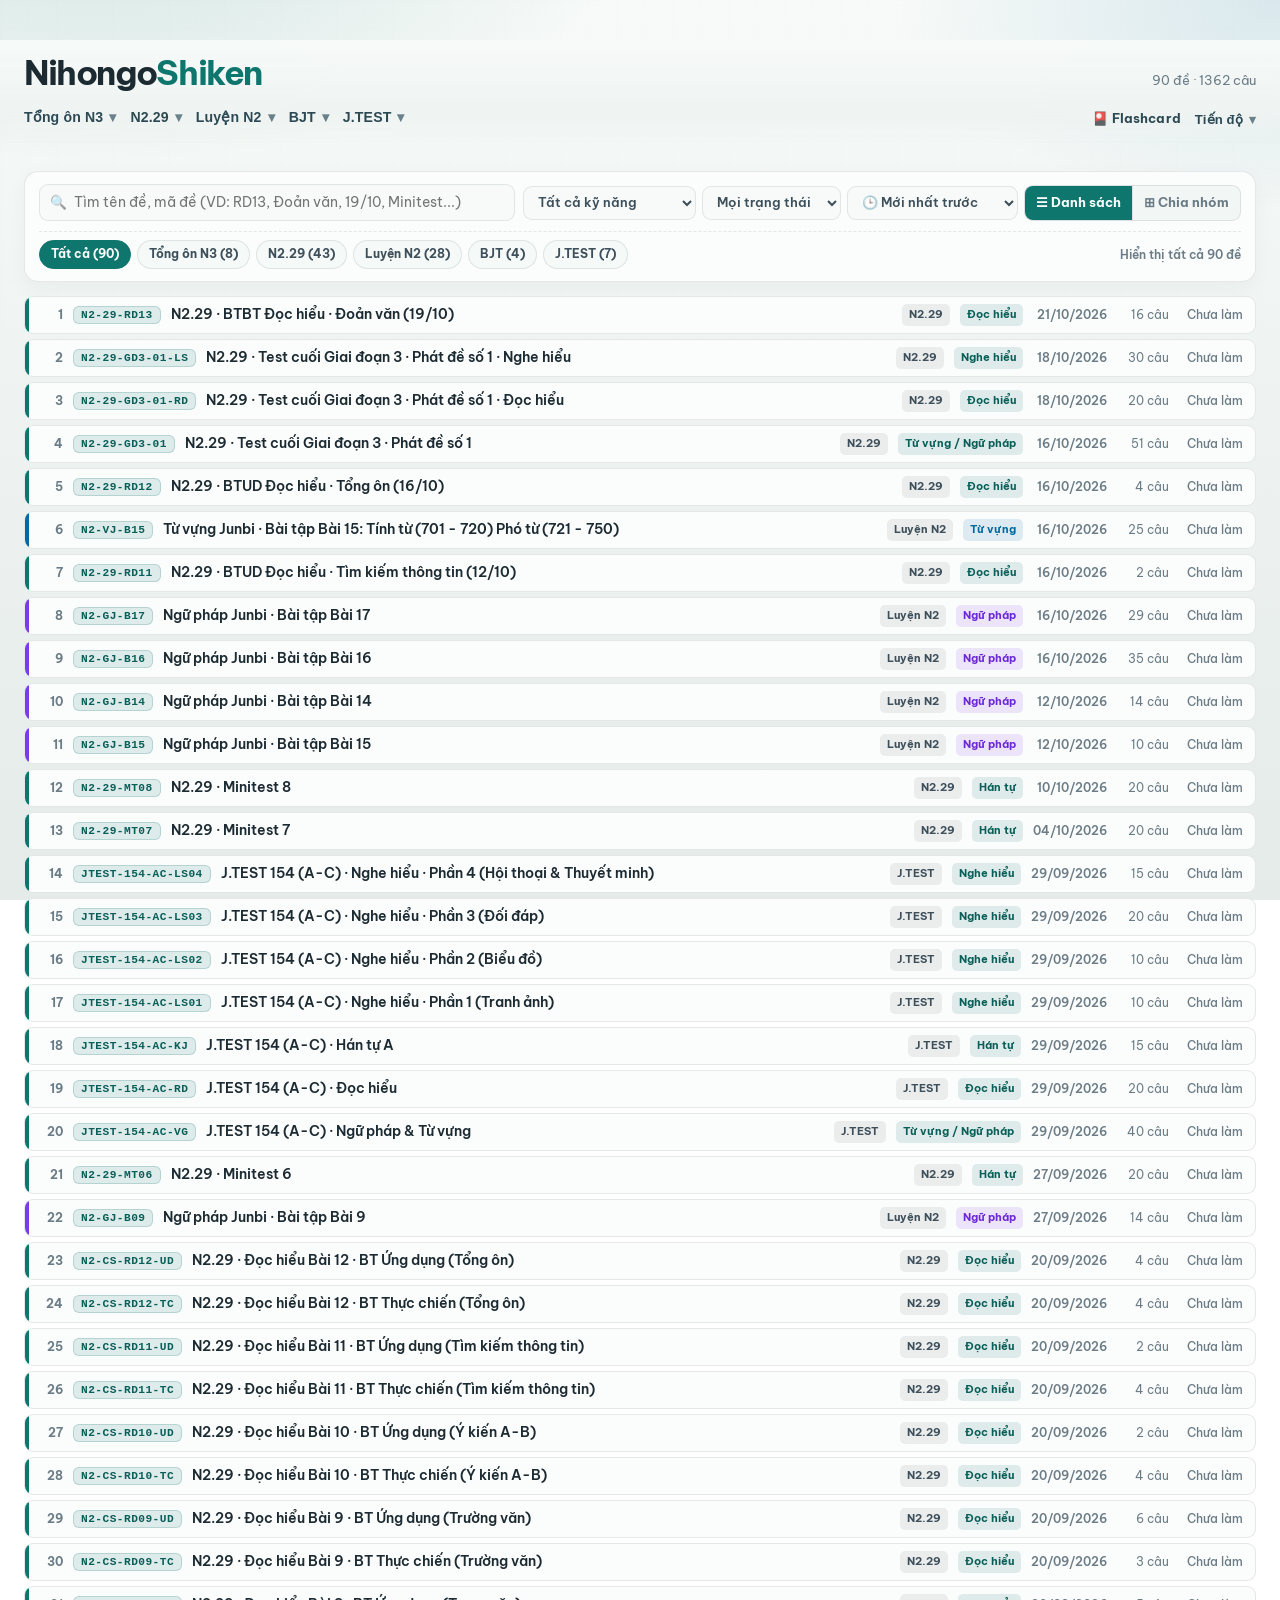
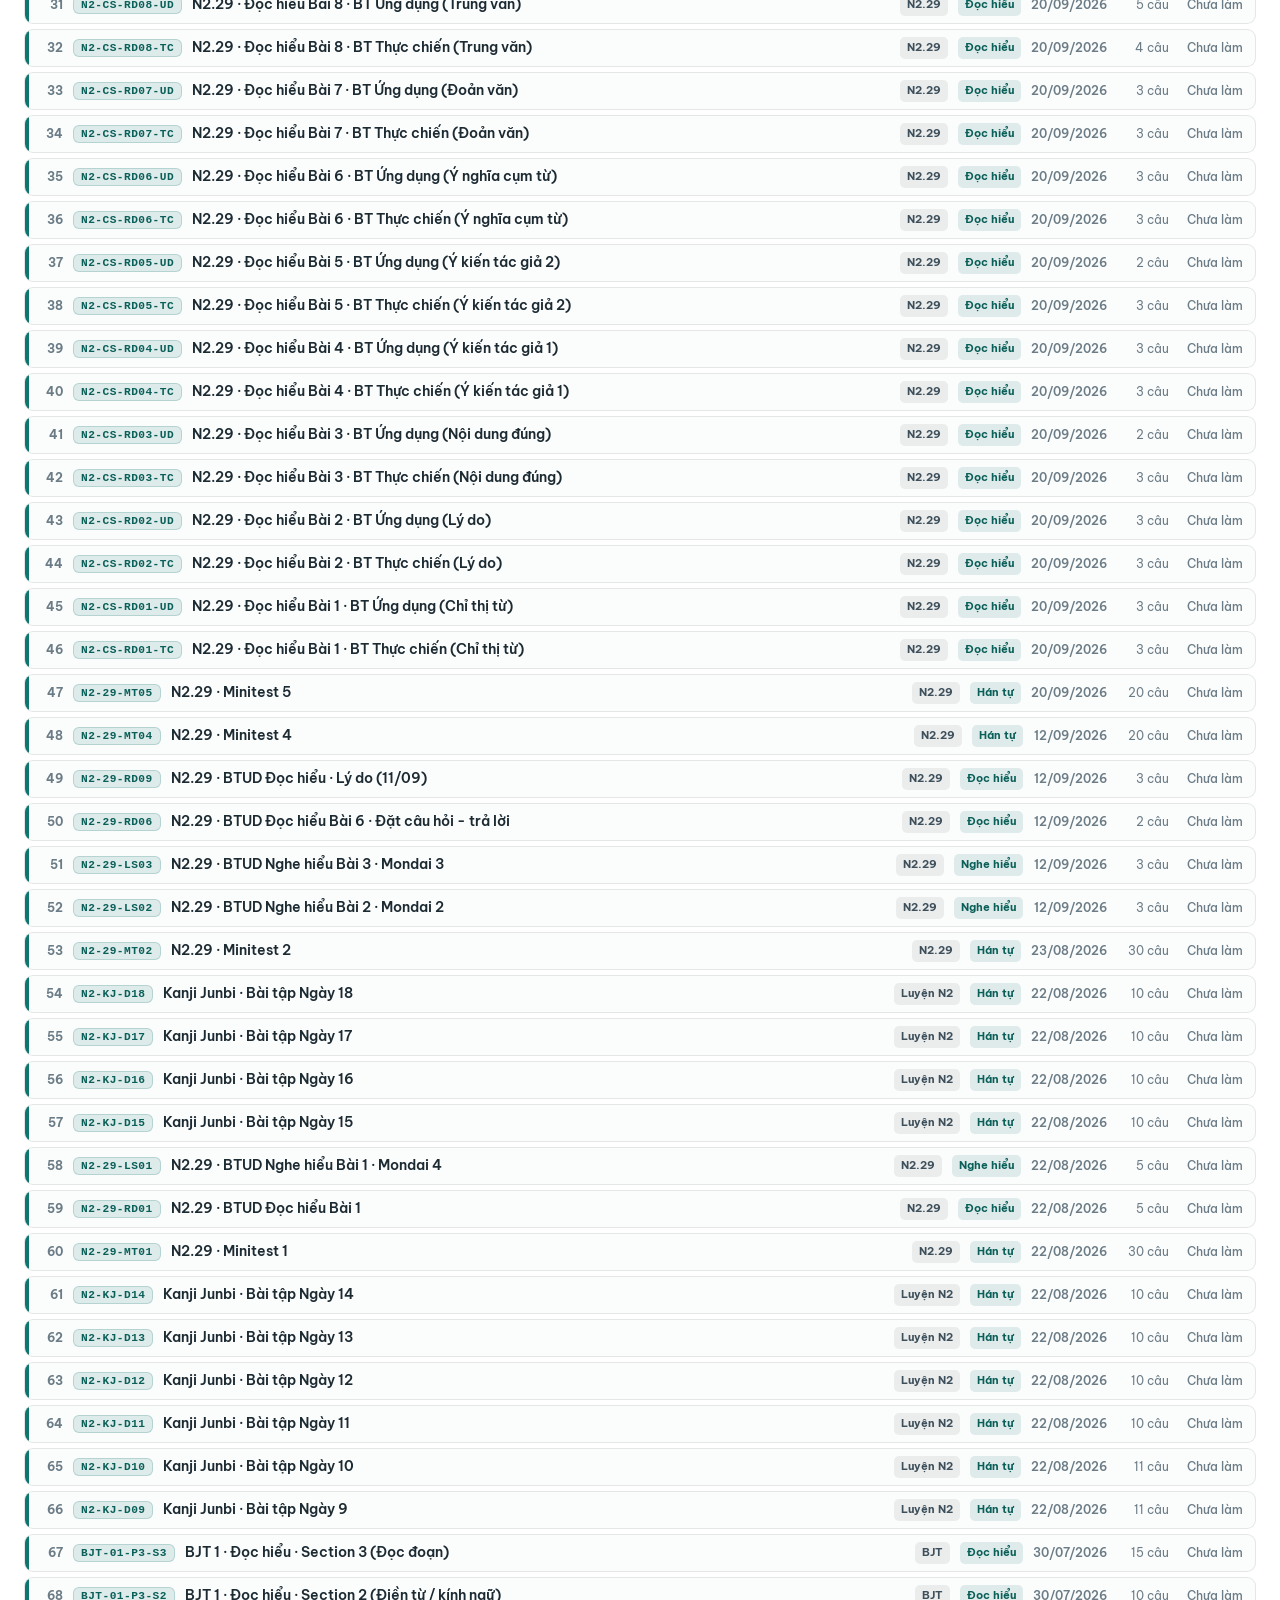
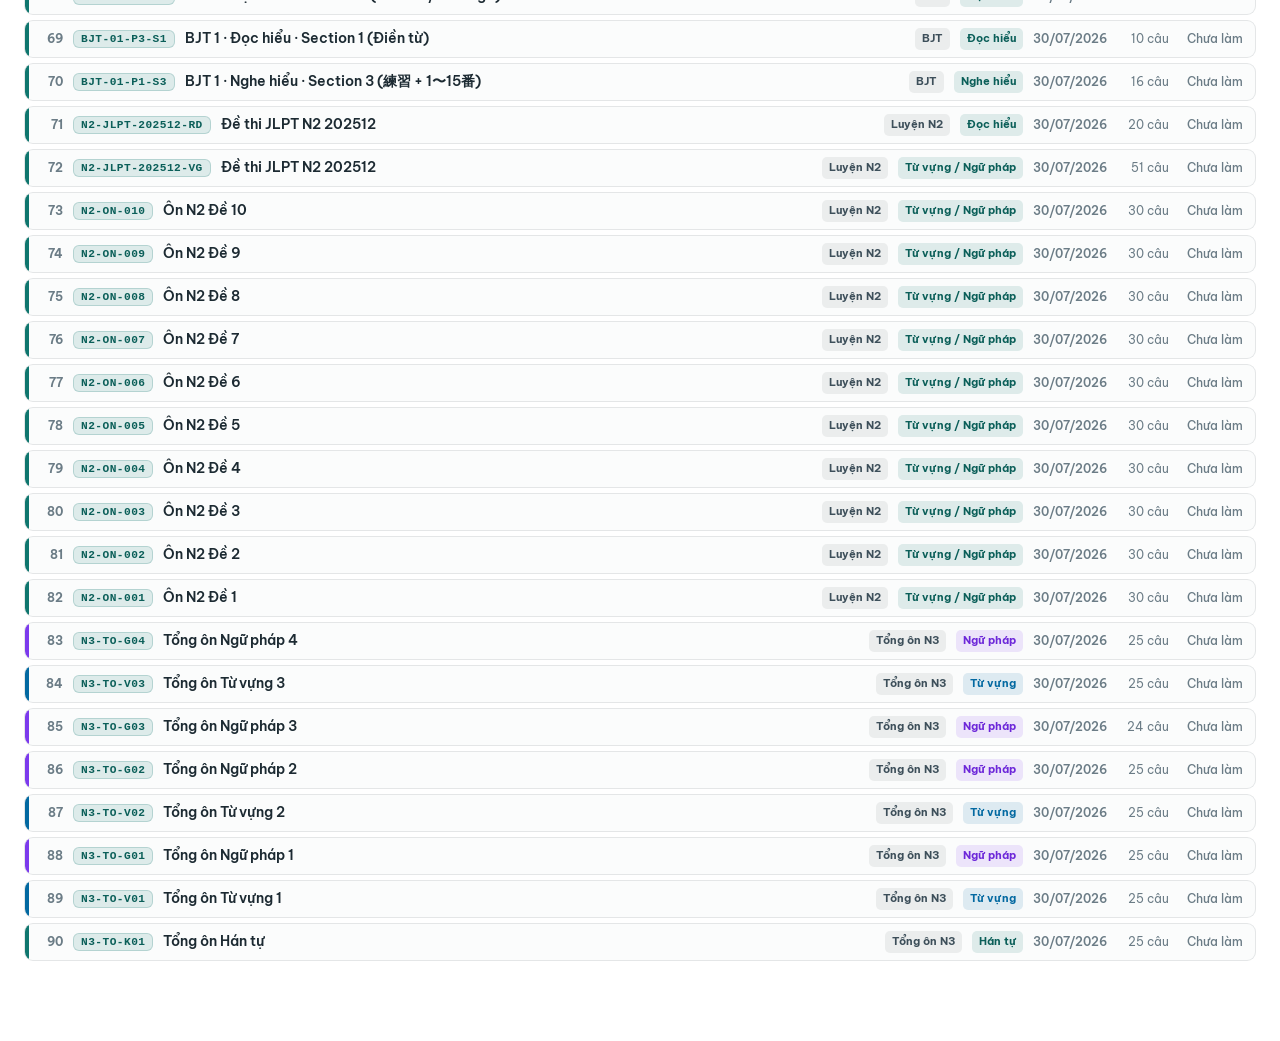
==== index.html @ bb758c7c "fix: sua loi encoding UTF-8 va thu gon danh sach de thi tren 1 dong" ====
<!DOCTYPE html>
<html lang="vi">
<head>
  <meta charset="UTF-8">
  <meta name="viewport" content="width=device-width, initial-scale=1.0">
  <title>NihongoShiken.Lite</title>
  <meta name="description" content="Luyện JLPT: Tổng ôn N3. Chọn đáp án biết đúng/sai ngay.">
  <link rel="icon" type="image/svg+xml" href="data:image/svg+xml,%3Csvg xmlns='http://www.w3.org/2000/svg' viewBox='0 0 64 64'%3E%3Crect width='64' height='64' rx='14' fill='%230f766e'/%3E%3Ctext x='32' y='42' text-anchor='middle' fill='white' font-size='20' font-family='Segoe UI,sans-serif' font-weight='700'%3EN3%3C/text%3E%3C/svg%3E">
  <link rel="preconnect" href="https://fonts.googleapis.com">
  <link rel="preconnect" href="https://fonts.gstatic.com" crossorigin>
  <link href="https://fonts.googleapis.com/css2?family=Be+Vietnam+Pro:wght@500;600;700;800&family=Zen+Kaku+Gothic+New:wght@400;500;700&display=swap" rel="stylesheet">
  <link rel="stylesheet" href="css/styles.css?v=20261021_02">
</head>
<body>
  <div class="app">
    <header class="site-header">
      <div class="brand" id="brand" title="Về danh sách đề">
        <h1>Nihongo<span>Shiken</span></h1>
      </div>
      <div class="header-meta" id="header-meta">Đang tải…</div>
      <nav class="top-nav" id="top-nav" aria-label="Điều hướng đề thi">
        <div class="top-nav-links" id="top-nav-links"></div>
        <div class="header-tools">
          <a href="flashcards.html" class="nav-header-tool" title="Ôn tập từ vựng & ngữ pháp với Flashcard">🎴 Flashcard</a>
          <div class="nav-group nav-group-tools" id="progress-menu-group">
            <button type="button" class="nav-trigger">Tiến độ</button>
            <div class="nav-list nav-list-tools">
              <button type="button" class="nav-link nav-link-tool" id="btn-import-progress">
                <span class="nav-link-title">Import</span>
              </button>
              <button type="button" class="nav-link nav-link-tool" id="btn-export-progress">
                <span class="nav-link-title">Export</span>
              </button>
            </div>
          </div>
          <input type="file" id="progress-import-file" accept="application/json,.json" hidden>
        </div>
      </nav>
    </header>

    <section id="dashboard-view" class="view active">
      <div id="dashboard-root">
        <div class="status-banner">Đang tải danh sách đề…</div>
      </div>
    </section>

    <section id="quiz-view" class="view">
      <div class="quiz-top">
        <div class="quiz-top-row">
          <button type="button" class="btn btn-ghost" id="btn-back">← Danh sách</button>
          <div class="quiz-title-wrap">
            <button type="button" class="exam-code quiz-code" id="quiz-code" title="Nhấn để copy mã đề">—</button>
            <span class="quiz-title" id="quiz-title">Đề</span>
          </div>
        </div>
      </div>
      <div class="quiz-layout">
        <aside class="quiz-side">
          <div class="quiz-side-bar">
            <div class="quiz-stats">
              <span>Đã làm: <strong id="stat-answered">0/0</strong></span>
              <span>Đúng: <strong class="ok-num" id="stat-correct">0</strong></span>
            </div>
            <button type="button" class="btn btn-danger btn-reset-exam" id="btn-reset">Làm lại đề</button>
          </div>
          <div class="toc" id="toc" aria-label="Mục lục câu hỏi"></div>
        </aside>
        <div class="quiz-main" id="quiz-body"></div>
      </div>
    </section>
  </div>

  <script src="js/labels.js?v=20261021_02"></script>
  <script src="js/data-loader.js?v=20261021_02"></script>
  <script src="js/app.js?v=20261021_02"></script>
</body>
</html>
---- css/styles.css ----
:root {
  --ink: #1c2a32;
  --ink-soft: #3d4f5a;
  --muted: #6b7c86;
  --paper: #eef3f1;
  --paper-2: #e4ebe8;
  --surface: rgba(255, 255, 255, 0.78);
  --surface-solid: #fbfcfc;
  --line: rgba(28, 42, 50, 0.1);
  --accent: #0f766e;
  --accent-deep: #0b5f59;
  --accent-wash: rgba(15, 118, 110, 0.12);
  --ok: #1f7a4d;
  --ok-bg: rgba(31, 122, 77, 0.12);
  --bad: #c2410c;
  --bad-bg: rgba(194, 65, 12, 0.12);
  --kanji: #0f766e;
  --vocab: #0369a1;
  --grammar: #7c3aed;
  --radius: 14px;
  --font-ui: "Be Vietnam Pro", "Segoe UI", "Helvetica Neue", Arial, sans-serif;
  --font-ja: "Zen Kaku Gothic New", "Hiragino Sans", "Noto Sans JP", Meiryo, sans-serif;
  --ease: cubic-bezier(0.22, 1, 0.36, 1);
}

* {
  box-sizing: border-box;
  margin: 0;
  padding: 0;
}

html {
  scroll-behavior: smooth;
}

body {
  font-family: var(--font-ui);
  color: var(--ink);
  line-height: 1.55;
  min-height: 100vh;
  background:
    radial-gradient(900px 420px at 8% -10%, rgba(15, 118, 110, 0.16), transparent 60%),
    radial-gradient(700px 380px at 100% 0%, rgba(3, 105, 161, 0.12), transparent 55%),
    linear-gradient(180deg, #f7faf8 0%, var(--paper) 45%, var(--paper-2) 100%);
  background-attachment: fixed;
}

body::before {
  content: "";
  position: fixed;
  inset: 0;
  pointer-events: none;
  opacity: 0.35;
  background-image:
    linear-gradient(rgba(28, 42, 50, 0.03) 1px, transparent 1px),
    linear-gradient(90deg, rgba(28, 42, 50, 0.03) 1px, transparent 1px);
  background-size: 28px 28px;
  mask-image: linear-gradient(180deg, rgba(0, 0, 0, 0.55), transparent 85%);
}

.app {
  position: relative;
  z-index: 1;
  width: 100%;
  margin: 0 auto;
  padding: 28px 18px 64px;
}

.site-header {
  display: flex;
  flex-wrap: wrap;
  align-items: flex-end;
  justify-content: space-between;
  gap: 12px 20px;
  margin-bottom: 28px;
  animation: rise 0.55s var(--ease) both;
  position: sticky;
  top: 0;
  z-index: 30;
  padding: 14px 0 10px;
  background: linear-gradient(
    180deg,
    rgba(247, 250, 248, 0.96) 0%,
    rgba(238, 243, 241, 0.94) 70%,
    rgba(238, 243, 241, 0) 100%
  );
  backdrop-filter: blur(8px);
  margin-left: -18px;
  margin-right: -18px;
  padding-left: 18px;
  padding-right: 18px;
}

.brand {
  cursor: pointer;
  user-select: none;
}

.brand h1 {
  font-family: var(--font-ui);
  font-size: clamp(1.7rem, 4vw, 2.15rem);
  font-weight: 700;
  letter-spacing: -0.04em;
  line-height: 1.1;
  color: var(--ink);
}

.brand h1 span {
  color: var(--accent);
}

.header-meta {
  font-size: 0.84rem;
  color: var(--muted);
  background: transparent;
  border: 0;
  padding: 0;
}

.header-ai-notice {
  flex: 1 1 auto;
  font-size: 0.72rem;
  font-weight: 600;
  line-height: 1.25;
  color: #fde047;
  background: #b91c1c;
  padding: 4px 8px;
  border-radius: 4px;
  text-align: center;
  max-width: max-content;
}

.header-tools {
  width: auto;
  display: flex;
  gap: 6px;
  align-items: center;
  justify-content: flex-end;
  margin-left: auto;
}

.nav-group-tools .nav-trigger {
  font-size: 0.82rem;
}

.nav-list-tools {
  min-width: 140px;
  width: 160px;
  max-width: 220px;
  padding: 6px 8px;
}

.nav-link-tool {
  border-bottom: 0;
  margin-bottom: 0;
}

.top-nav {
  width: 100%;
  flex: 1 1 100%;
  display: flex;
  align-items: flex-start;
  justify-content: space-between;
  gap: 10px 14px;
  order: 3;
}

.top-nav-links {
  display: flex;
  flex-wrap: wrap;
  gap: 14px;
}

.nav-group {
  position: relative;
  min-width: 0;
}

.nav-trigger {
  width: auto;
  border: 0;
  background: transparent;
  text-align: left;
  cursor: pointer;
  padding: 4px 0;
  font-size: 0.88rem;
  font-weight: 700;
  color: #2c4954;
  user-select: none;
  letter-spacing: 0.01em;
  border-bottom: 1px solid transparent;
  transition: color 0.14s var(--ease), border-color 0.14s var(--ease);
}

.nav-trigger::after {
  content: "▾";
  margin-left: 6px;
  color: #6a808a;
  font-weight: 800;
}

.nav-group.open .nav-trigger {
  color: var(--accent-deep);
  border-bottom-color: rgba(15, 118, 110, 0.35);
}

.nav-list {
  position: absolute;
  left: 0;
  top: 100%;
  z-index: 35;
  width: max-content;
  max-width: min(95vw, 1140px);
  max-height: calc(85vh - 60px);
  border: 1px solid var(--line);
  border-radius: 12px;
  background: #ffffff;
  box-shadow: 0 16px 36px rgba(28, 42, 50, 0.16);
  padding: 12px 14px;
  display: none;
  overflow-y: auto;
  overflow-x: auto;
}

.nav-group.open .nav-list {
  display: flex;
  flex-direction: row;
  align-items: flex-start;
  gap: 16px;
}

.nav-list-tools {
  left: auto;
  right: 0;
  min-width: 140px;
  width: 160px;
  max-width: 220px;
  padding: 6px 8px;
  flex-direction: column !important;
}

.nav-link {
  width: 100%;
  display: flex;
  align-items: baseline;
  gap: 8px;
  border: 0;
  background: transparent;
  text-align: left;
  padding: 6px 6px;
  border-radius: 4px;
  cursor: pointer;
  color: #30454f;
  break-inside: avoid;
  margin-bottom: 2px;
  border-bottom: 1px dashed rgba(28, 42, 50, 0.08);
  transition: all 0.14s var(--ease);
}

.nav-link:hover {
  background: #f0fdf4;
  color: var(--accent-deep);
  border-bottom-color: transparent;
}

.nav-link-title {
  font-size: 0.81rem;
  font-weight: 600;
  color: inherit;
  white-space: normal;
  word-break: break-word;
  overflow-wrap: anywhere;
  line-height: 1.35;
}

.nav-topic {
  min-width: 200px;
  max-width: 260px;
  flex: 0 0 auto;
}

.nav-topic + .nav-topic {
  margin-top: 0;
  border-left: 1px solid rgba(28, 42, 50, 0.09);
  padding-left: 16px;
}

.nav-topic-title {
  font-size: 0.74rem;
  text-transform: uppercase;
  letter-spacing: 0.05em;
  color: var(--muted);
  margin: 0 0 6px;
  padding-bottom: 4px;
  border-bottom: 1px solid rgba(28, 42, 50, 0.07);
  font-weight: 700;
}

.nav-topic-list {
  display: flex;
  flex-direction: column;
  gap: 2px;
}

.view {
  display: none;
}

.view.active {
  display: block;
  animation: rise 0.45s var(--ease) both;
}

.track-block {
  margin-bottom: 8px;
}

.track-title {
  font-size: 1.2rem;
  font-weight: 700;
  letter-spacing: -0.02em;
  margin-bottom: 4px;
}

.track-desc {
  font-size: 0.9rem;
  color: var(--muted);
  margin-bottom: 22px;
}

.topic-block {
  margin-bottom: 22px;
}

.topic-title {
  display: inline-flex;
  align-items: center;
  gap: 8px;
  font-size: 0.78rem;
  font-weight: 700;
  letter-spacing: 0.08em;
  text-transform: uppercase;
  color: var(--ink-soft);
  margin-bottom: 10px;
}

.topic-title::before {
  content: "";
  width: 10px;
  height: 10px;
  border-radius: 3px;
  background: var(--accent);
}

.topic-block[data-topic="kanji"] .topic-title::before { background: var(--kanji); }
.topic-block[data-topic="vocabulary"] .topic-title::before { background: var(--vocab); }
.topic-block[data-topic="grammar"] .topic-title::before { background: var(--grammar); }

.exam-grid {
  display: grid;
  grid-template-columns: repeat(auto-fill, minmax(240px, 1fr));
  gap: 12px;
}

.exam-card {
  position: relative;
  overflow: hidden;
  display: block;
  background: var(--surface-solid);
  border: 1px solid var(--line);
  border-radius: var(--radius);
  padding: 16px 16px 14px;
  text-align: left;
  cursor: pointer;
  width: 100%;
  font: inherit;
  color: inherit;
  transition: transform 0.22s var(--ease), border-color 0.22s var(--ease), box-shadow 0.22s var(--ease);
}

.exam-card:focus {
  outline: none;
}

.exam-card:focus-visible {
  box-shadow: 0 0 0 3px var(--accent-wash);
  border-color: rgba(15, 118, 110, 0.45);
}

.exam-card::before {
  content: "";
  position: absolute;
  left: 0;
  top: 0;
  bottom: 0;
  width: 4px;
  background: var(--accent);
}

.exam-card[data-topic="kanji"]::before { background: var(--kanji); }
.exam-card[data-topic="vocabulary"]::before { background: var(--vocab); }
.exam-card[data-topic="grammar"]::before { background: var(--grammar); }

.exam-card:hover {
  transform: translateY(-2px);
  border-color: rgba(15, 118, 110, 0.35);
  box-shadow: 0 12px 28px rgba(28, 42, 50, 0.08);
}

.exam-card:active {
  transform: translateY(0);
}

.exam-card h3 {
  font-size: 0.98rem;
  font-weight: 600;
  letter-spacing: -0.01em;
  margin-bottom: 10px;
  padding-right: 8px;
  line-height: 1.35;
}

.exam-code {
  appearance: none;
  display: inline-block;
  font-size: 0.72rem;
  font-weight: 700;
  letter-spacing: 0.04em;
  color: var(--accent-deep);
  background: var(--accent-wash);
  border: 1px solid rgba(15, 118, 110, 0.2);
  border-radius: 6px;
  padding: 3px 8px;
  margin-bottom: 8px;
  font-family: ui-monospace, "Cascadia Code", "Consolas", monospace;
  cursor: pointer;
  transition: background 0.15s ease, color 0.15s ease, border-color 0.15s ease;
}

.exam-code:hover {
  background: rgba(15, 118, 110, 0.18);
  border-color: rgba(15, 118, 110, 0.35);
}

.exam-code.copied {
  color: var(--ok);
  background: var(--ok-bg);
  border-color: rgba(31, 122, 77, 0.35);
}

.exam-card .exam-code {
  position: relative;
  z-index: 1;
  margin-bottom: 8px;
}

.quiz-code {
  margin-bottom: 0;
}

.exam-card .meta {
  font-size: 0.82rem;
  color: var(--muted);
  display: flex;
  flex-wrap: wrap;
  justify-content: space-between;
  gap: 6px 12px;
}

.exam-card .score {
  font-weight: 700;
  color: var(--ok);
}

.exam-card .score.empty {
  color: var(--muted);
  font-weight: 500;
}

.progress-bar {
  margin-top: 12px;
  height: 5px;
  background: rgba(28, 42, 50, 0.08);
  border-radius: 999px;
  overflow: hidden;
  display: flex;
}

.progress-bar .ok {
  background: var(--ok);
  height: 100%;
}

.progress-bar .bad {
  background: var(--bad);
  height: 100%;
}

.quiz-top {
  display: flex;
  flex-direction: column;
  gap: 12px;
  margin-bottom: 14px;
}

.quiz-top-row {
  display: flex;
  flex-wrap: wrap;
  align-items: center;
  gap: 8px 10px;
}

.btn {
  appearance: none;
  border: 1px solid var(--line);
  background: var(--surface-solid);
  color: var(--ink);
  border-radius: 10px;
  padding: 9px 14px;
  font: inherit;
  font-size: 0.88rem;
  font-weight: 600;
  cursor: pointer;
  transition: background 0.18s var(--ease), border-color 0.18s var(--ease), transform 0.18s var(--ease);
}

.btn:hover:not(:disabled) {
  background: #fff;
  border-color: rgba(15, 118, 110, 0.35);
}

.btn:active:not(:disabled) {
  transform: scale(0.98);
}

.btn:disabled {
  opacity: 0.4;
  cursor: not-allowed;
}

.btn-primary {
  background: var(--accent);
  border-color: var(--accent);
  color: #fff;
}

.btn-primary:hover:not(:disabled) {
  background: var(--accent-deep);
  border-color: var(--accent-deep);
}

.btn-ghost {
  background: transparent;
}

.btn-danger {
  color: var(--bad);
  border-color: rgba(194, 65, 12, 0.25);
  background: rgba(255, 255, 255, 0.55);
  font-family: var(--font-ui);
  white-space: nowrap;
}

.btn-reset-exam {
  flex-shrink: 0;
  padding: 6px 10px;
  font-size: 0.78rem;
}

.btn-copy-prompt {
  padding: 4px 9px;
  font-size: 0.72rem;
  font-weight: 600;
  border-radius: 8px;
  letter-spacing: 0.01em;
  flex-shrink: 0;
}

.quiz-title-wrap {
  display: flex;
  flex-wrap: wrap;
  align-items: center;
  gap: 8px;
  flex: 1;
  min-width: 140px;
}

.quiz-title-wrap .quiz-title {
  font-size: 1.05rem;
  font-weight: 700;
  letter-spacing: -0.02em;
}

.quiz-layout {
  display: flex;
  flex-direction: column;
  gap: 12px;
  align-items: stretch;
}

.quiz-main {
  min-width: 0;
  flex: 1;
}

.quiz-side {
  min-width: 0;
  width: 100%;
  display: flex;
  flex-direction: column;
  gap: 8px;
}

.quiz-side-bar {
  display: flex;
  flex-wrap: wrap;
  align-items: center;
  justify-content: space-between;
  gap: 8px 12px;
}

.quiz-stats {
  display: flex;
  flex-wrap: wrap;
  align-items: center;
  gap: 6px 8px;
}

.quiz-stats span {
  font-size: 0.8rem;
  color: var(--muted);
  background: var(--surface);
  border: 1px solid var(--line);
  border-radius: 8px;
  padding: 5px 10px;
}

.quiz-stats strong {
  color: var(--ink);
  font-weight: 700;
}

.quiz-stats .ok-num {
  color: var(--ok);
}

.toc {
  display: grid;
  grid-template-columns: repeat(auto-fill, minmax(34px, 1fr));
  gap: 5px;
  padding: 8px;
  width: 100%;
  max-width: 100%;
  box-sizing: border-box;
  overflow: hidden;
  background: var(--surface);
  border: 1px solid var(--line);
  border-radius: var(--radius);
  backdrop-filter: blur(8px);
}

.toc-btn {
  box-sizing: border-box;
  min-width: 0;
  width: 100%;
  aspect-ratio: 1 / 1;
  height: auto;
  min-height: 0;
  max-height: 36px;
  padding: 0;
  border-radius: 7px;
  border: 1px solid transparent;
  background: rgba(255, 255, 255, 0.7);
  font: inherit;
  font-size: 0.72rem;
  font-weight: 700;
  line-height: 1;
  cursor: pointer;
  color: var(--ink-soft);
  transition: background 0.15s var(--ease);
}

.toc-btn:hover {
  background: #fff;
}

.toc-btn.current {
  box-shadow: inset 0 0 0 2px var(--accent);
  color: var(--accent-deep);
  background: var(--accent-wash);
}

.toc-btn.correct {
  background: var(--ok-bg);
  color: var(--ok);
}

.toc-btn.incorrect {
  background: var(--bad-bg);
  color: var(--bad);
}

.toc-btn.picked {
  background: var(--accent-wash);
  color: var(--accent-deep);
}

.panel {
  background: var(--surface-solid);
  border: 1px solid var(--line);
  border-radius: calc(var(--radius) + 2px);
  padding: 20px 18px;
  box-shadow: 0 10px 30px rgba(28, 42, 50, 0.05);
}

.q-head {
  display: flex;
  align-items: center;
  justify-content: space-between;
  gap: 10px;
  margin-bottom: 12px;
}

.q-num {
  font-size: 0.78rem;
  font-weight: 800;
  letter-spacing: 0.06em;
  text-transform: uppercase;
  color: var(--accent);
  background: var(--accent-wash);
  padding: 5px 10px;
  border-radius: 8px;
}

.passage {
  background: linear-gradient(180deg, #f3f7f6, #eef4f2);
  border: 1px solid var(--line);
  border-radius: 12px;
  padding: 14px 16px;
  margin-bottom: 14px;
  font-family: var(--font-ja);
  font-size: 0.95rem;
  line-height: 1.85;
}

.passage-body {
  color: var(--ink);
}

.passage-p {
  margin: 0 0 0.9em;
}

.passage-p:last-child {
  margin-bottom: 0;
}

.passage-footnotes {
  margin-top: 14px;
  padding-top: 12px;
  border-top: 1px dashed var(--line);
  display: grid;
  grid-template-columns: repeat(2, minmax(0, 1fr));
  gap: 6px 20px;
}

.passage-footnotes-label {
  grid-column: 1 / -1;
  font-size: 0.72rem;
  font-weight: 700;
  letter-spacing: 0.06em;
  text-transform: uppercase;
  color: var(--muted);
  margin-bottom: 2px;
  font-family: var(--font-ui);
}

.passage-footnote {
  font-size: 0.88rem;
  line-height: 1.65;
  color: var(--ink-soft);
  padding-left: 0.35em;
}

.passage-label {
  font-size: 0.72rem;
  font-weight: 700;
  letter-spacing: 0.06em;
  text-transform: uppercase;
  color: var(--muted);
  margin-bottom: 6px;
  font-family: var(--font-ui);
}

.q-text {
  font-family: var(--font-ja);
  font-size: 1.12rem;
  font-weight: 500;
  margin-bottom: 18px;
  word-break: break-word;
  line-height: 1.7;
}

.q-text u,
.passage-body u {
  text-decoration: underline;
  text-underline-offset: 4px;
  text-decoration-thickness: 2px;
  font-weight: 600;
}

.options {
  display: grid;
  grid-template-columns: 1fr 1fr;
  gap: 9px;
}

.option {
  display: flex;
  align-items: flex-start;
  gap: 12px;
  width: 100%;
  min-width: 0;
  text-align: left;
  border: 1px solid var(--line);
  background: #fff;
  border-radius: 12px;
  padding: 13px 14px;
  font: inherit;
  font-family: var(--font-ja);
  cursor: pointer;
  transition: border-color 0.15s var(--ease), background 0.15s var(--ease), transform 0.15s var(--ease);
}

.option:hover:not(:disabled) {
  border-color: rgba(15, 118, 110, 0.45);
  background: #f3faf8;
  transform: none;
}

.option:disabled {
  cursor: default;
}

.option .idx {
  flex: 0 0 auto;
  width: 26px;
  height: 26px;
  border-radius: 8px;
  background: #eef3f1;
  display: inline-flex;
  align-items: center;
  justify-content: center;
  font-size: 0.78rem;
  font-weight: 800;
  color: var(--muted);
  font-family: var(--font-ui);
}

.option .label {
  flex: 1;
  min-width: 0;
  padding-top: 1px;
}

.option.correct {
  background: var(--ok-bg);
  border-color: rgba(31, 122, 77, 0.35);
}

.option.correct .idx {
  background: var(--ok);
  color: #fff;
}

.option.incorrect {
  background: var(--bad-bg);
  border-color: rgba(194, 65, 12, 0.35);
}

.option.incorrect .idx {
  background: var(--bad);
  color: #fff;
}

.option.dim {
  opacity: 0.5;
}

.option.picked {
  background: var(--accent-wash);
  border-color: rgba(15, 118, 110, 0.4);
}

.option.picked .idx {
  background: var(--accent);
  color: #fff;
}

.explain {
  display: none;
  margin-top: 18px;
  padding: 14px;
  border-radius: 12px;
  background: linear-gradient(180deg, #f7faf9, #eef4f2);
  border: 1px solid var(--line);
}

.explain.show {
  display: block;
  animation: rise 0.35s var(--ease) both;
}

.explain h4 {
  font-size: 0.75rem;
  font-weight: 800;
  letter-spacing: 0.06em;
  text-transform: uppercase;
  margin-bottom: 0;
  color: var(--muted);
}

.explain-head {
  display: flex;
  align-items: center;
  justify-content: space-between;
  gap: 10px;
  margin-bottom: 8px;
}

.btn-speak {
  padding: 4px 9px;
  font-size: 0.72rem;
  border-radius: 8px;
  flex-shrink: 0;
}

.listening-box {
  margin: 0 0 16px;
  padding: 14px;
  border-radius: 12px;
  border: 1px solid var(--line);
  background: linear-gradient(180deg, #f8fbfa, #eef5f2);
}

.listening-image {
  display: block;
  width: 100%;
  max-height: 280px;
  object-fit: contain;
  margin-bottom: 12px;
  border-radius: 8px;
  background: #fff;
}

.listening-controls {
  display: flex;
  flex-wrap: wrap;
  align-items: center;
  gap: 12px;
}

.listening-audio {
  width: min(100%, 360px);
}

.listening-hint {
  font-size: 0.82rem;
  color: var(--muted);
  line-height: 1.4;
}

.transcript {
  margin-top: 16px;
  padding: 14px;
  border-radius: 12px;
  border: 1px dashed var(--line);
  background: #fff;
}

.transcript-head {
  display: flex;
  align-items: center;
  justify-content: space-between;
  gap: 10px;
  margin-bottom: 10px;
}

.transcript-head .passage-label {
  margin-bottom: 0;
}

.transcript-line {
  margin: 0;
  line-height: 1.65;
  font-size: 0.98rem;
}

.transcript-turn {
  margin: 0 0 0.85em;
}

.transcript-turn:last-child {
  margin-bottom: 0;
}

.transcript-vi {
  margin: 0.15em 0 0;
  font-size: 0.86rem;
  line-height: 1.5;
  color: var(--muted);
}

.explain-body {
  font-size: 0.92rem;
  white-space: pre-wrap;
  word-break: break-word;
  color: var(--ink-soft);
}

.quiz-nav {
  display: flex;
  justify-content: space-between;
  gap: 10px;
  margin-top: 14px;
}

.status-banner {
  padding: 18px;
  border-radius: var(--radius);
  background: var(--surface);
  border: 1px solid var(--line);
  color: var(--muted);
}

.error {
  color: var(--bad);
}

@keyframes rise {
  from {
    opacity: 0;
    transform: translateY(8px);
  }
  to {
    opacity: 1;
    transform: translateY(0);
  }
}

@media (min-width: 720px) {
  .app {
    padding: 40px 24px 80px;
  }

  .site-header {
    margin-left: -24px;
    margin-right: -24px;
    padding-left: 24px;
    padding-right: 24px;
  }

  .panel {
    padding: 24px 22px;
  }

  .option {
    min-height: 52px;
  }

  .q-text {
    font-size: 1.18rem;
  }
}

@media (min-width: 800px) {
  .toc {
    grid-template-columns: repeat(var(--toc-cols, 25), minmax(0, 1fr));
  }

  .toc-btn {
    max-height: 38px;
  }
}

@media (max-width: 799px) {
  .top-nav {
    width: 100%;
    flex-direction: column;
    align-items: stretch;
    gap: 8px;
  }

  .header-tools {
    justify-content: flex-end;
    gap: 6px;
  }

  .top-nav-links {
    gap: 12px;
  }

  .nav-group {
    flex: 0 1 auto;
  }

  .nav-list {
    left: 0;
    right: auto;
    width: max-content;
    max-width: min(94vw, calc(100vw - 20px));
    min-width: 0;
    padding: 10px 12px;
  }

  .nav-group.open .nav-list {
    display: flex;
    flex-direction: row;
    align-items: flex-start;
    gap: 12px;
    overflow-x: auto;
    -webkit-overflow-scrolling: touch;
  }

  .nav-topic {
    min-width: 180px;
    max-width: 220px;
    flex: 0 0 auto;
  }

  .nav-topic + .nav-topic {
    margin-top: 0;
    border-left: 1px solid rgba(28, 42, 50, 0.08);
    padding-left: 12px;
  }

  .nav-link {
    width: 100%;
  }

  .nav-link-title {
    color: #2f4650;
  }

  .passage-footnotes {
    grid-template-columns: 1fr;
  }

  .option {
    padding: 12px 10px;
    gap: 8px;
  }

  .option .idx {
    width: 22px;
    height: 22px;
    font-size: 0.72rem;
  }
}

/* ========================================================
   HEADER TOOL NAVIGATION (Flashcards, etc.)
   ======================================================== */
.nav-header-tool {
  display: inline-flex;
  align-items: center;
  gap: 5px;
  text-decoration: none;
  font-size: 0.82rem;
  font-weight: 700;
  color: #2c4954;
  letter-spacing: 0.01em;
  padding: 4px 8px;
  border-radius: 6px;
  border-bottom: 1px solid transparent;
  transition: color 0.14s var(--ease), border-color 0.14s var(--ease), background 0.14s var(--ease);
}

.nav-header-tool:hover {
  color: var(--accent-deep);
  border-bottom-color: rgba(15, 118, 110, 0.35);
  background: rgba(15, 118, 110, 0.06);
}

.nav-header-tool.active {
  color: var(--accent);
}


/* ========================================================
   DASHBOARD TOOLBAR, FILTERS & LIST VIEW (1-LINE COMPACT)
   ======================================================== */
.dash-toolbar {
  display: flex;
  flex-direction: column;
  gap: 10px;
  padding: 12px 14px;
  margin-bottom: 14px;
  border-radius: var(--radius);
  background: var(--surface-solid);
  border: 1px solid var(--line);
  box-shadow: 0 6px 20px rgba(28, 42, 50, 0.04);
}

.dash-toolbar-top {
  display: flex;
  flex-wrap: wrap;
  align-items: center;
  gap: 8px;
}

.dash-search-wrap {
  position: relative;
  flex: 1 1 260px;
  min-width: 200px;
}

.dash-search-icon {
  position: absolute;
  left: 11px;
  top: 50%;
  transform: translateY(-50%);
  font-size: 0.85rem;
  pointer-events: none;
  opacity: 0.65;
}

.dash-search-input {
  width: 100%;
  padding: 7px 12px 7px 34px;
  border-radius: 9px;
  border: 1px solid var(--line);
  background: #f7faf9;
  font: inherit;
  font-size: 0.85rem;
  color: var(--ink);
  transition: border-color 0.16s var(--ease), background 0.16s var(--ease), box-shadow 0.16s var(--ease);
}

.dash-search-input:focus {
  outline: none;
  background: #fff;
  border-color: rgba(15, 118, 110, 0.45);
  box-shadow: 0 0 0 3px var(--accent-wash);
}

.dash-controls {
  display: flex;
  flex-wrap: wrap;
  align-items: center;
  gap: 6px;
}

.dash-select {
  padding: 7px 10px;
  border-radius: 9px;
  border: 1px solid var(--line);
  background: #f7faf9;
  font: inherit;
  font-size: 0.81rem;
  font-weight: 600;
  color: var(--ink-soft);
  cursor: pointer;
  transition: border-color 0.16s var(--ease), background 0.16s var(--ease);
}

.dash-select:hover,
.dash-select:focus {
  outline: none;
  background: #fff;
  border-color: rgba(15, 118, 110, 0.4);
}

.dash-view-toggle {
  display: inline-flex;
  border: 1px solid var(--line);
  border-radius: 9px;
  overflow: hidden;
  background: #f2f6f5;
}

.view-btn {
  appearance: none;
  border: 0;
  background: transparent;
  padding: 7px 11px;
  font: inherit;
  font-size: 0.8rem;
  font-weight: 700;
  color: var(--muted);
  cursor: pointer;
  transition: background 0.15s var(--ease), color 0.15s var(--ease);
}

.view-btn + .view-btn {
  border-left: 1px solid var(--line);
}

.view-btn.active {
  background: var(--accent);
  color: #fff;
}

.dash-toolbar-bottom {
  display: flex;
  flex-wrap: wrap;
  align-items: center;
  justify-content: space-between;
  gap: 8px;
  padding-top: 8px;
  border-top: 1px dashed var(--line);
}

.dash-track-pills {
  display: flex;
  flex-wrap: wrap;
  gap: 6px;
}

.filter-pill {
  appearance: none;
  border: 1px solid var(--line);
  background: #f5f9f8;
  color: var(--ink-soft);
  border-radius: 999px;
  padding: 4px 11px;
  font: inherit;
  font-size: 0.76rem;
  font-weight: 700;
  cursor: pointer;
  transition: all 0.15s var(--ease);
}

.filter-pill:hover {
  border-color: rgba(15, 118, 110, 0.35);
  color: var(--accent-deep);
}

.filter-pill.active {
  background: var(--accent);
  border-color: var(--accent);
  color: #fff;
}

.dash-result-count {
  font-size: 0.78rem;
  font-weight: 600;
  color: var(--muted);
}

.exam-card-top {
  display: flex;
  align-items: center;
  justify-content: space-between;
  gap: 8px;
  margin-bottom: 8px;
}

.exam-card-top .exam-code {
  margin-bottom: 0;
}

.card-date {
  font-size: 0.72rem;
  color: var(--muted);
  font-weight: 600;
}

/* 1-Line Compact List View */
.exam-list-table {
  display: flex;
  flex-direction: column;
  gap: 5px;
}

.exam-row {
  position: relative;
  overflow: hidden;
  display: flex;
  align-items: center;
  gap: 10px;
  padding: 7px 12px 7px 14px;
  min-height: 38px;
  border-radius: 9px;
  background: var(--surface-solid);
  border: 1px solid var(--line);
  cursor: pointer;
  white-space: nowrap;
  transition: border-color 0.14s var(--ease), background 0.14s var(--ease);
}

.exam-row::before {
  content: "";
  position: absolute;
  left: 0;
  top: 0;
  bottom: 0;
  width: 4px;
  background: var(--accent);
}

.exam-row[data-topic="kanji"]::before { background: var(--kanji); }
.exam-row[data-topic="vocabulary"]::before { background: var(--vocab); }
.exam-row[data-topic="grammar"]::before { background: var(--grammar); }

.exam-row:hover {
  background: #f4faf8;
  border-color: rgba(15, 118, 110, 0.38);
}

.exam-row:focus-visible {
  outline: none;
  box-shadow: 0 0 0 3px var(--accent-wash);
  border-color: rgba(15, 118, 110, 0.45);
}

.exam-row-index {
  flex: 0 0 24px;
  font-size: 0.74rem;
  font-weight: 700;
  color: var(--muted);
  text-align: right;
}

.exam-row-code {
  flex: 0 0 auto;
  margin-bottom: 0 !important;
  padding: 2px 7px;
  font-size: 0.7rem;
}

.exam-row-title {
  flex: 1 1 auto;
  min-width: 0;
  overflow: hidden;
  text-overflow: ellipsis;
  white-space: nowrap;
  font-size: 0.88rem;
  font-weight: 600;
  color: var(--ink);
}

.badge-track,
.badge-topic {
  flex: 0 0 auto;
  display: inline-flex;
  align-items: center;
  font-size: 0.7rem;
  font-weight: 700;
  padding: 2px 7px;
  border-radius: 5px;
}

.badge-track {
  background: rgba(28, 42, 50, 0.07);
  color: var(--ink-soft);
}

.badge-topic {
  background: var(--accent-wash);
  color: var(--accent-deep);
}

.badge-topic[data-topic="vocabulary"] {
  background: rgba(3, 105, 161, 0.12);
  color: #0369a1;
}

.badge-topic[data-topic="grammar"] {
  background: rgba(124, 58, 237, 0.12);
  color: #6d28d9;
}

.badge-date {
  flex: 0 0 74px;
  font-size: 0.74rem;
  color: var(--muted);
  font-weight: 600;
  text-align: right;
}

.exam-row-qcount {
  flex: 0 0 52px;
  font-size: 0.76rem;
  color: var(--muted);
  text-align: right;
}

.exam-row-score {
  flex: 0 0 64px;
  font-size: 0.76rem;
  font-weight: 700;
  color: var(--ok);
  text-align: right;
}

.exam-row-score.empty {
  color: var(--muted);
  font-weight: 500;
}

@media (max-width: 720px) {
  .badge-track,
  .badge-date,
  .exam-row-index {
    display: none;
  }

  .exam-row {
    gap: 6px;
    padding: 7px 10px;
  }
}
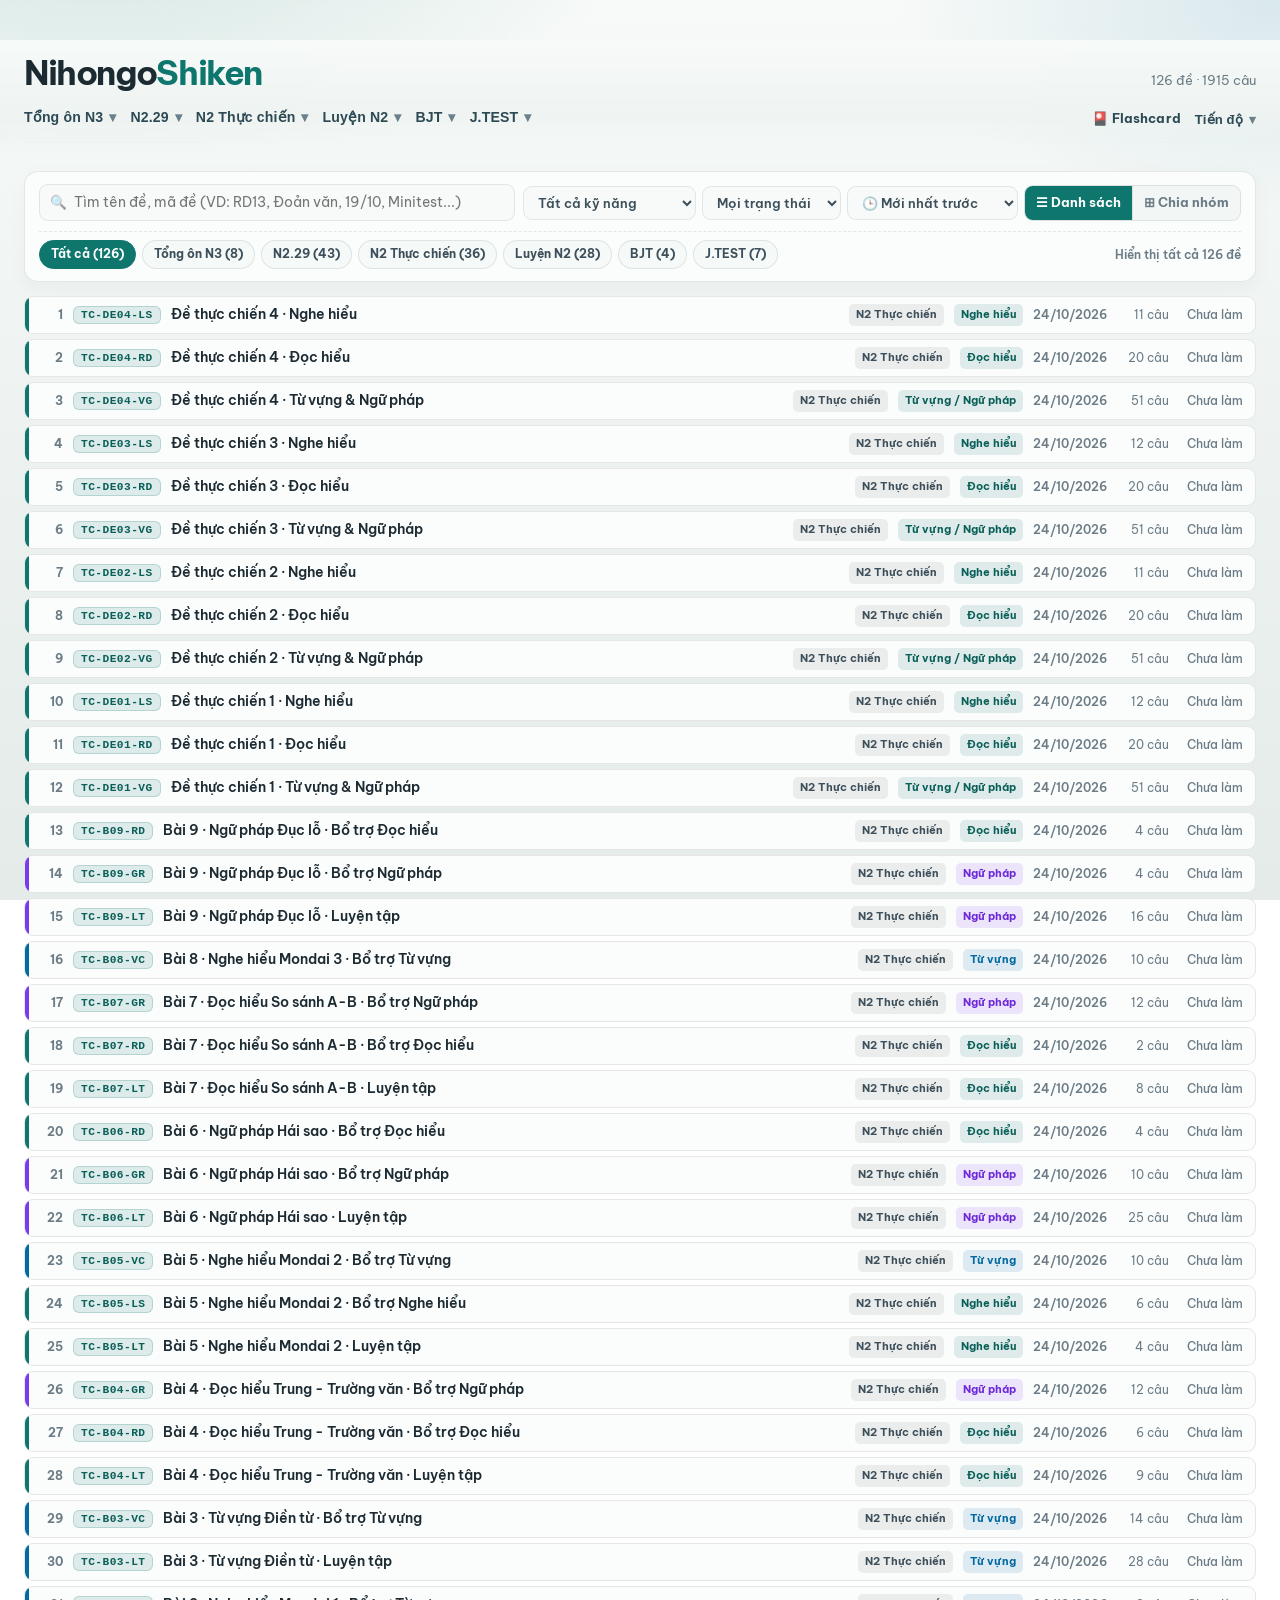
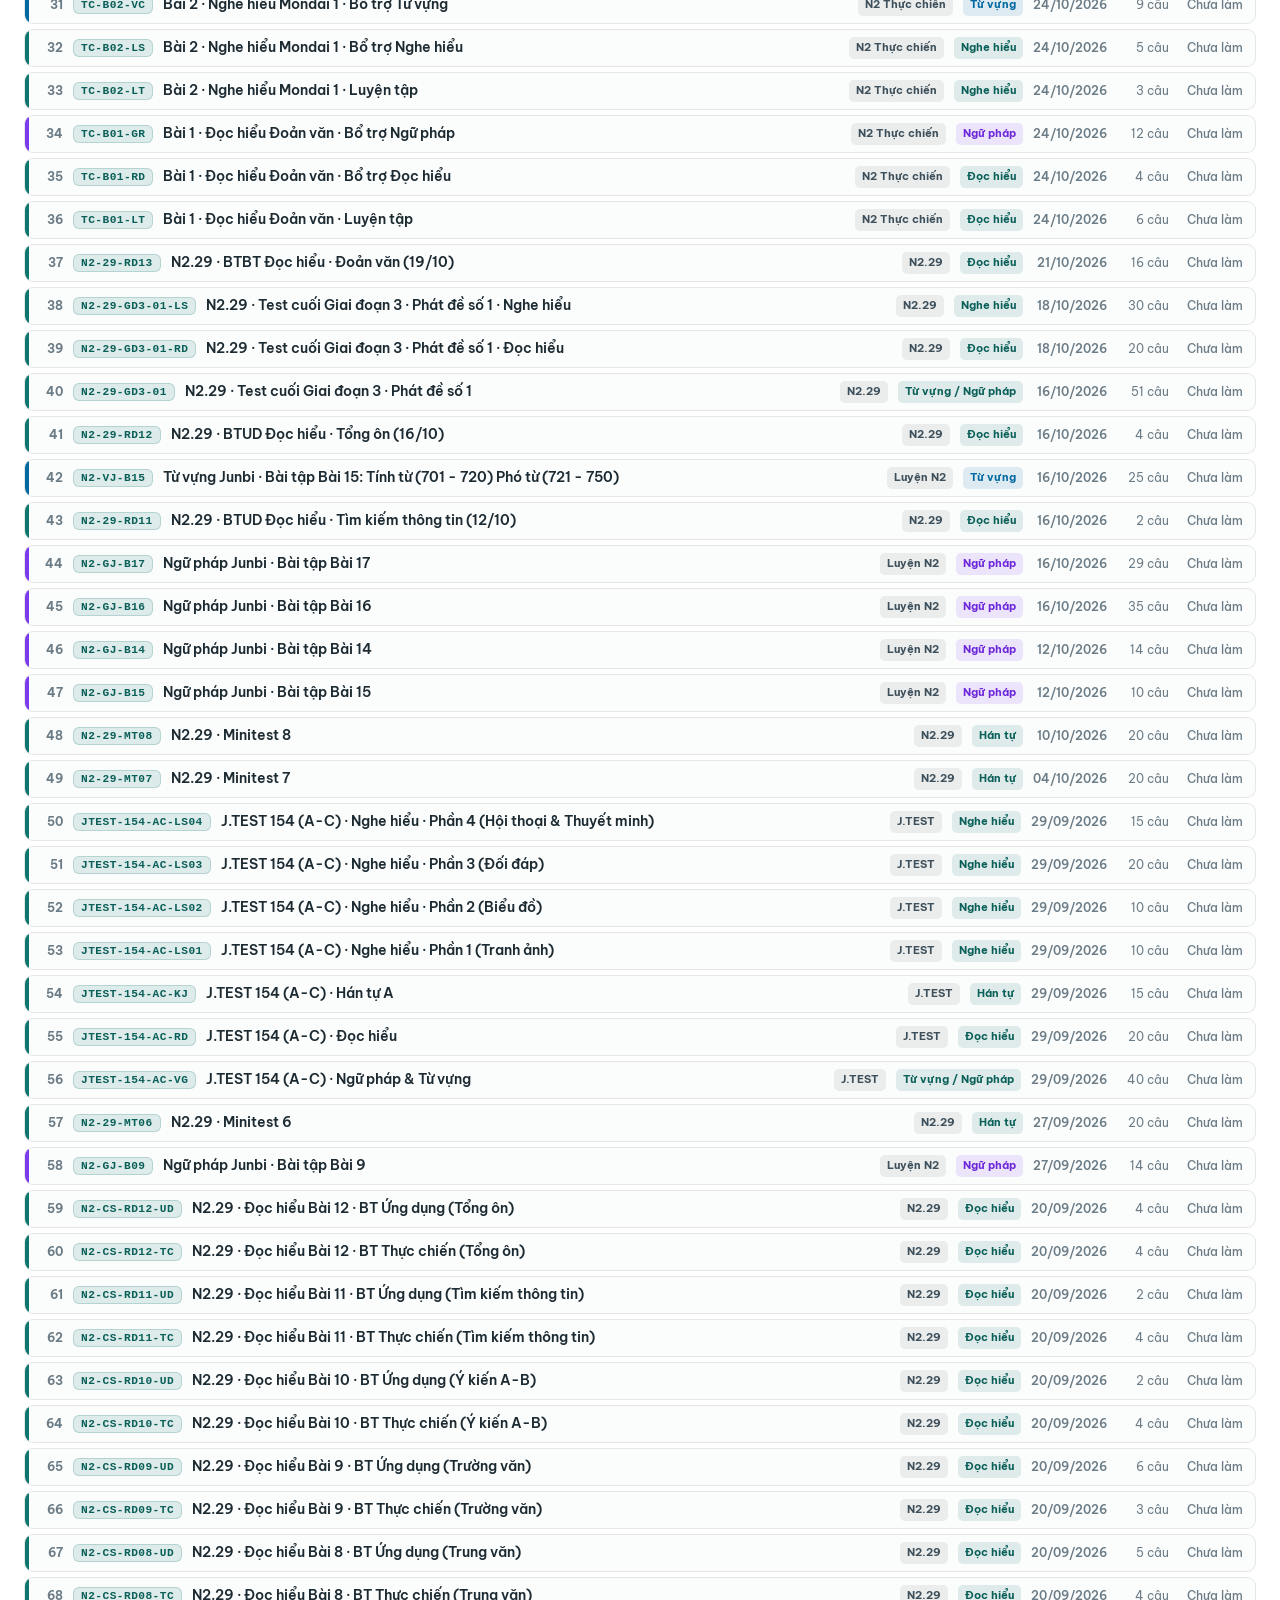
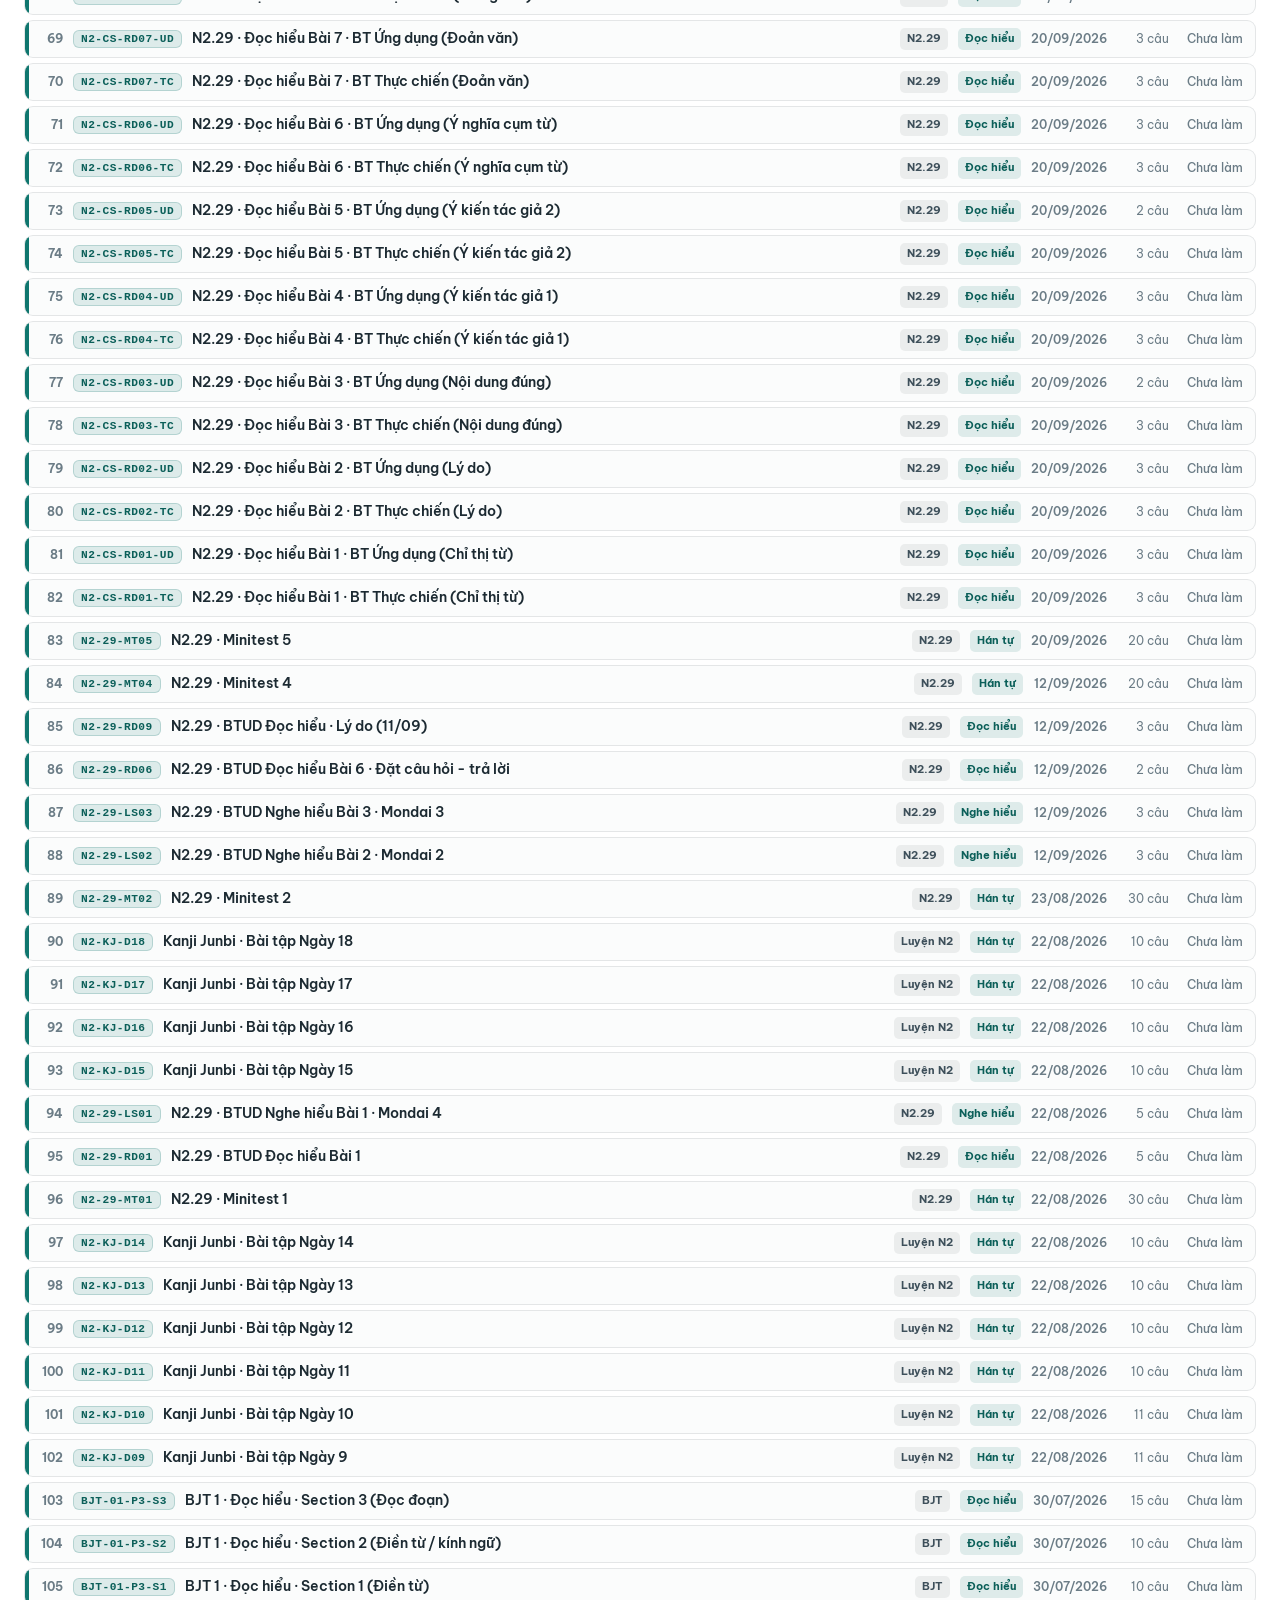
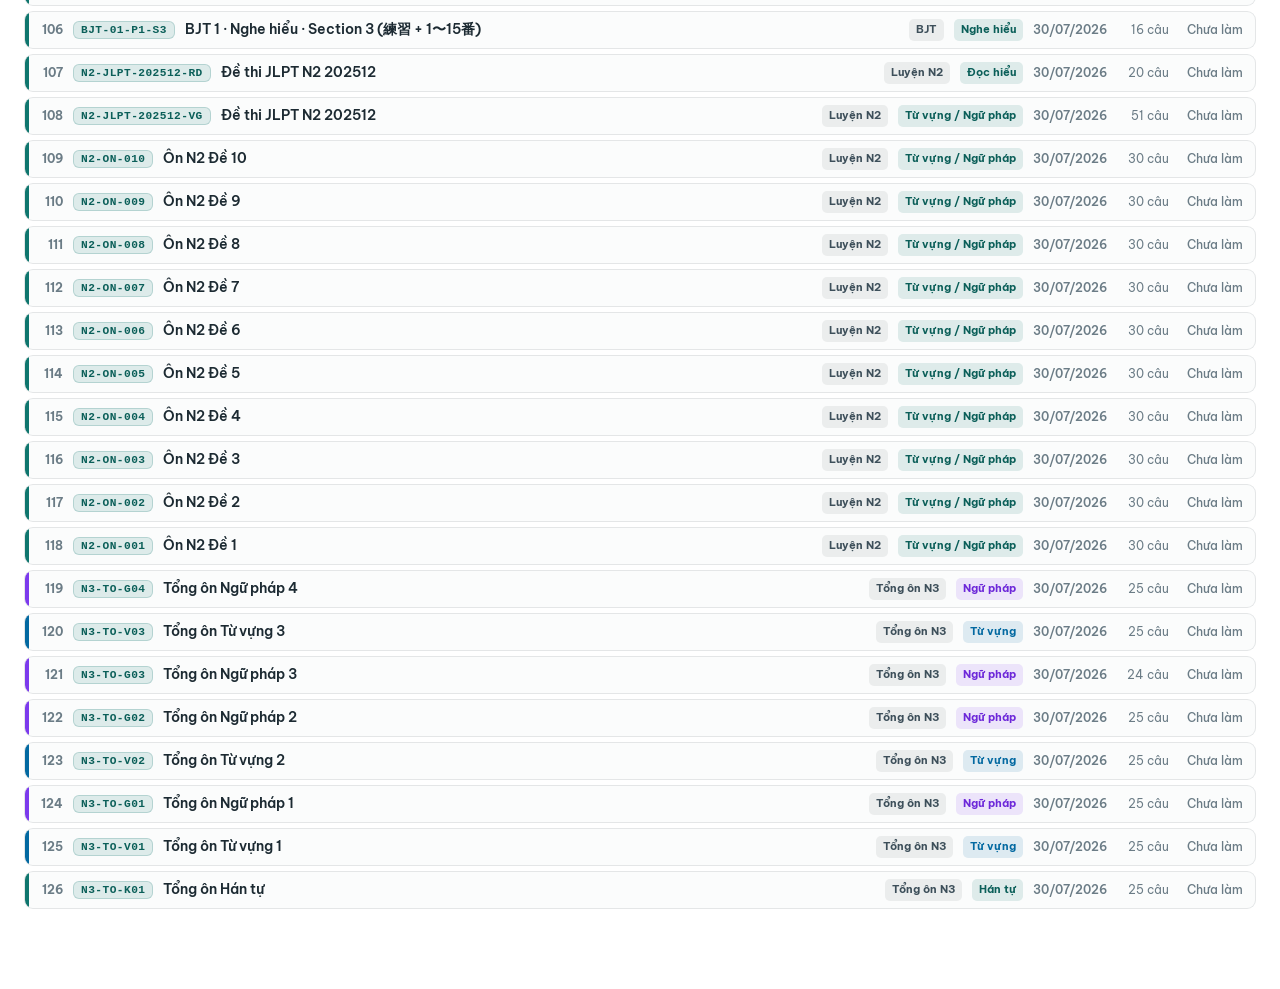
==== commit d3bef0c8: "Add N2 Thuc chien track and 36 exams (12/2026)" ====
--- a/index.html
+++ b/index.html
@@ -9,7 +9,7 @@
   <link rel="preconnect" href="https://fonts.googleapis.com">
   <link rel="preconnect" href="https://fonts.gstatic.com" crossorigin>
   <link href="https://fonts.googleapis.com/css2?family=Be+Vietnam+Pro:wght@500;600;700;800&family=Zen+Kaku+Gothic+New:wght@400;500;700&display=swap" rel="stylesheet">
-  <link rel="stylesheet" href="css/styles.css?v=20261021_02">
+  <link rel="stylesheet" href="css/styles.css?v=20261024_01">
 </head>
 <body>
   <div class="app">
@@ -70,8 +70,8 @@
     </section>
   </div>
 
-  <script src="js/labels.js?v=20261021_02"></script>
-  <script src="js/data-loader.js?v=20261021_02"></script>
-  <script src="js/app.js?v=20261021_02"></script>
+  <script src="js/labels.js?v=20261024_01"></script>
+  <script src="js/data-loader.js?v=20261024_01"></script>
+  <script src="js/app.js?v=20261024_01"></script>
 </body>
 </html>
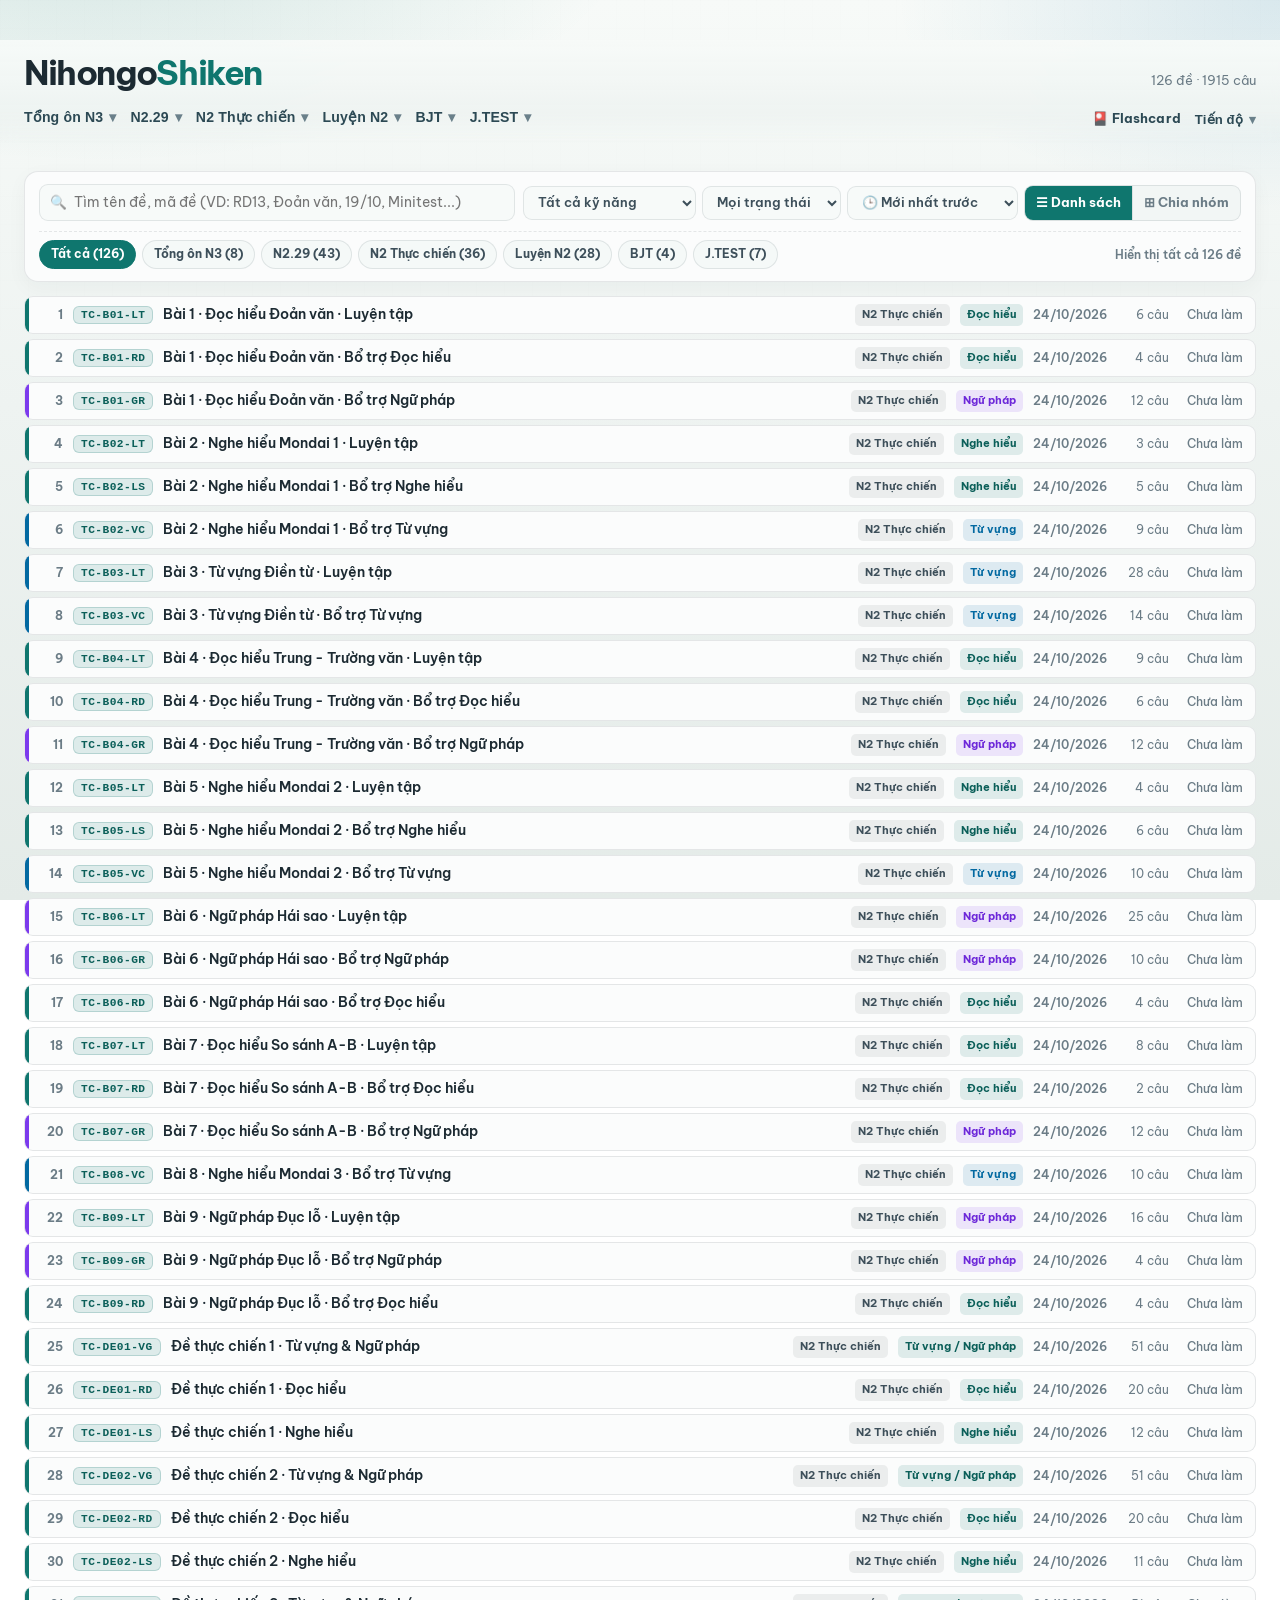
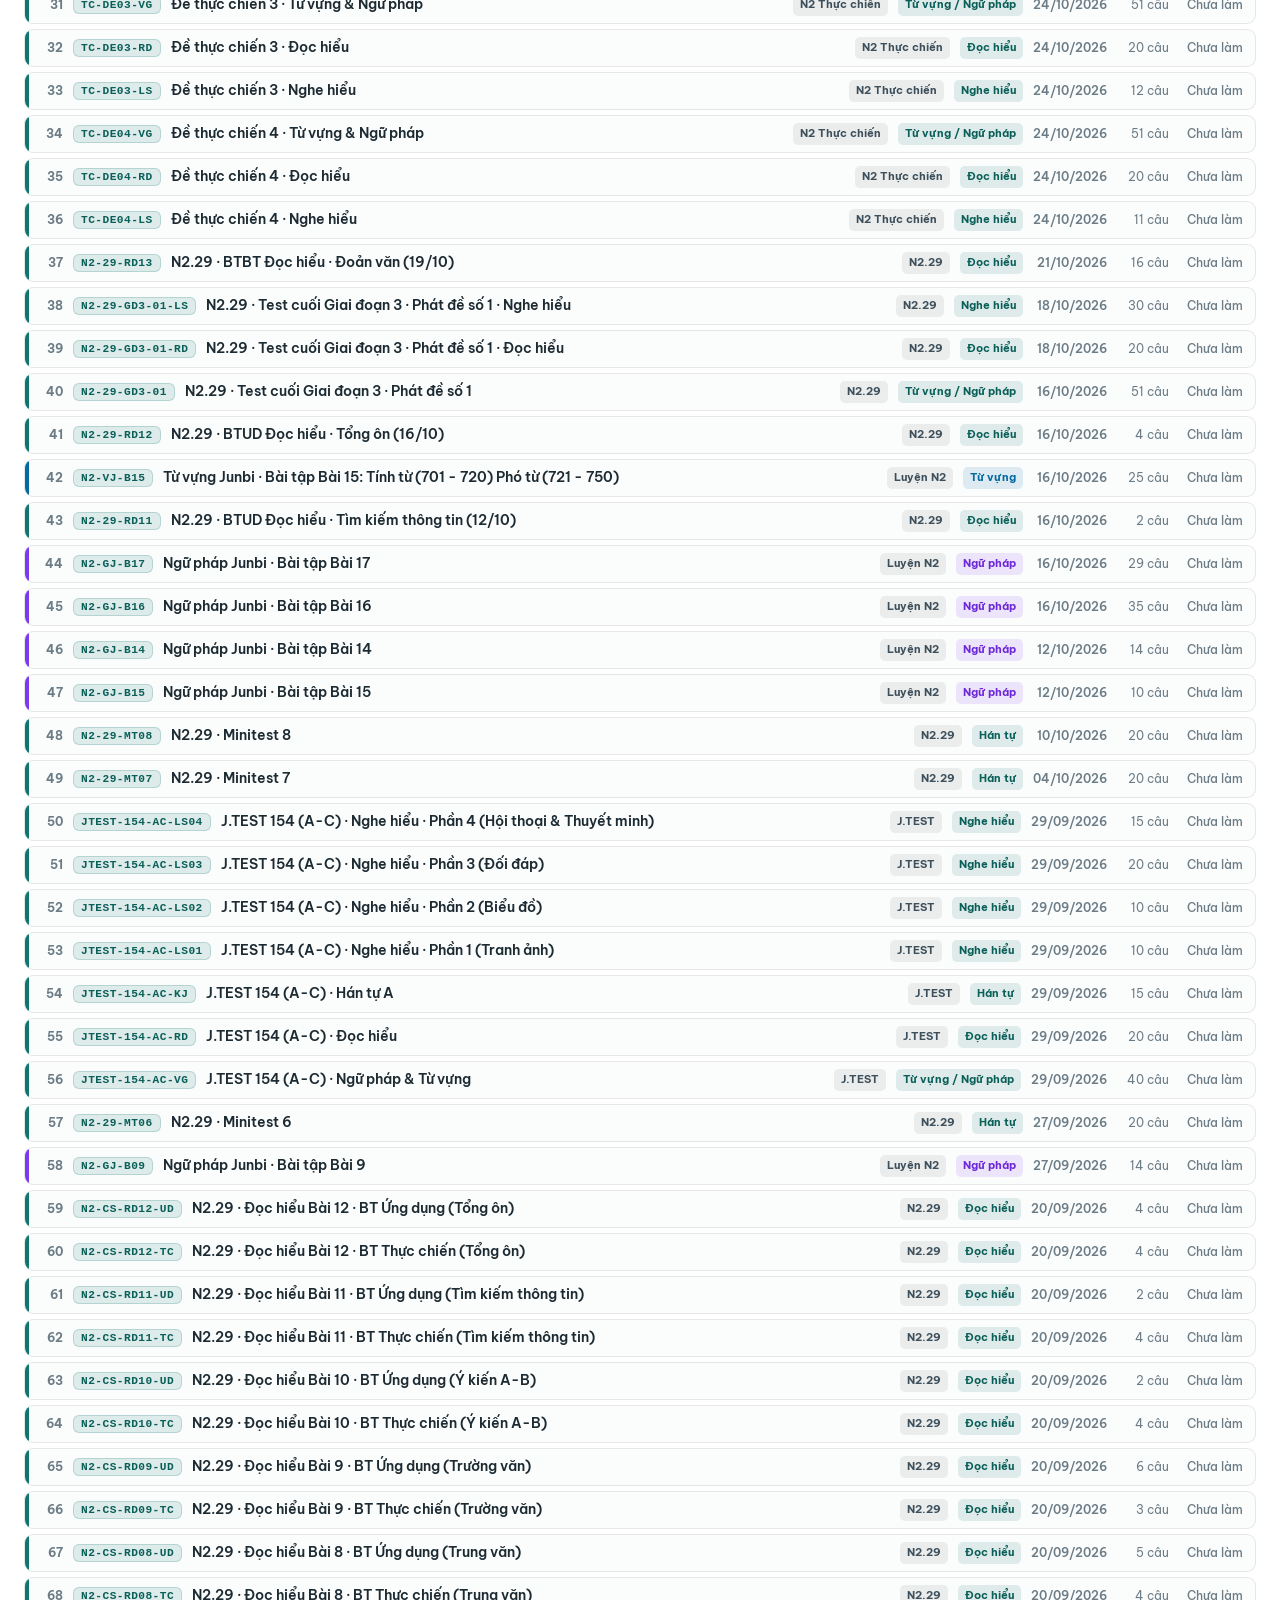
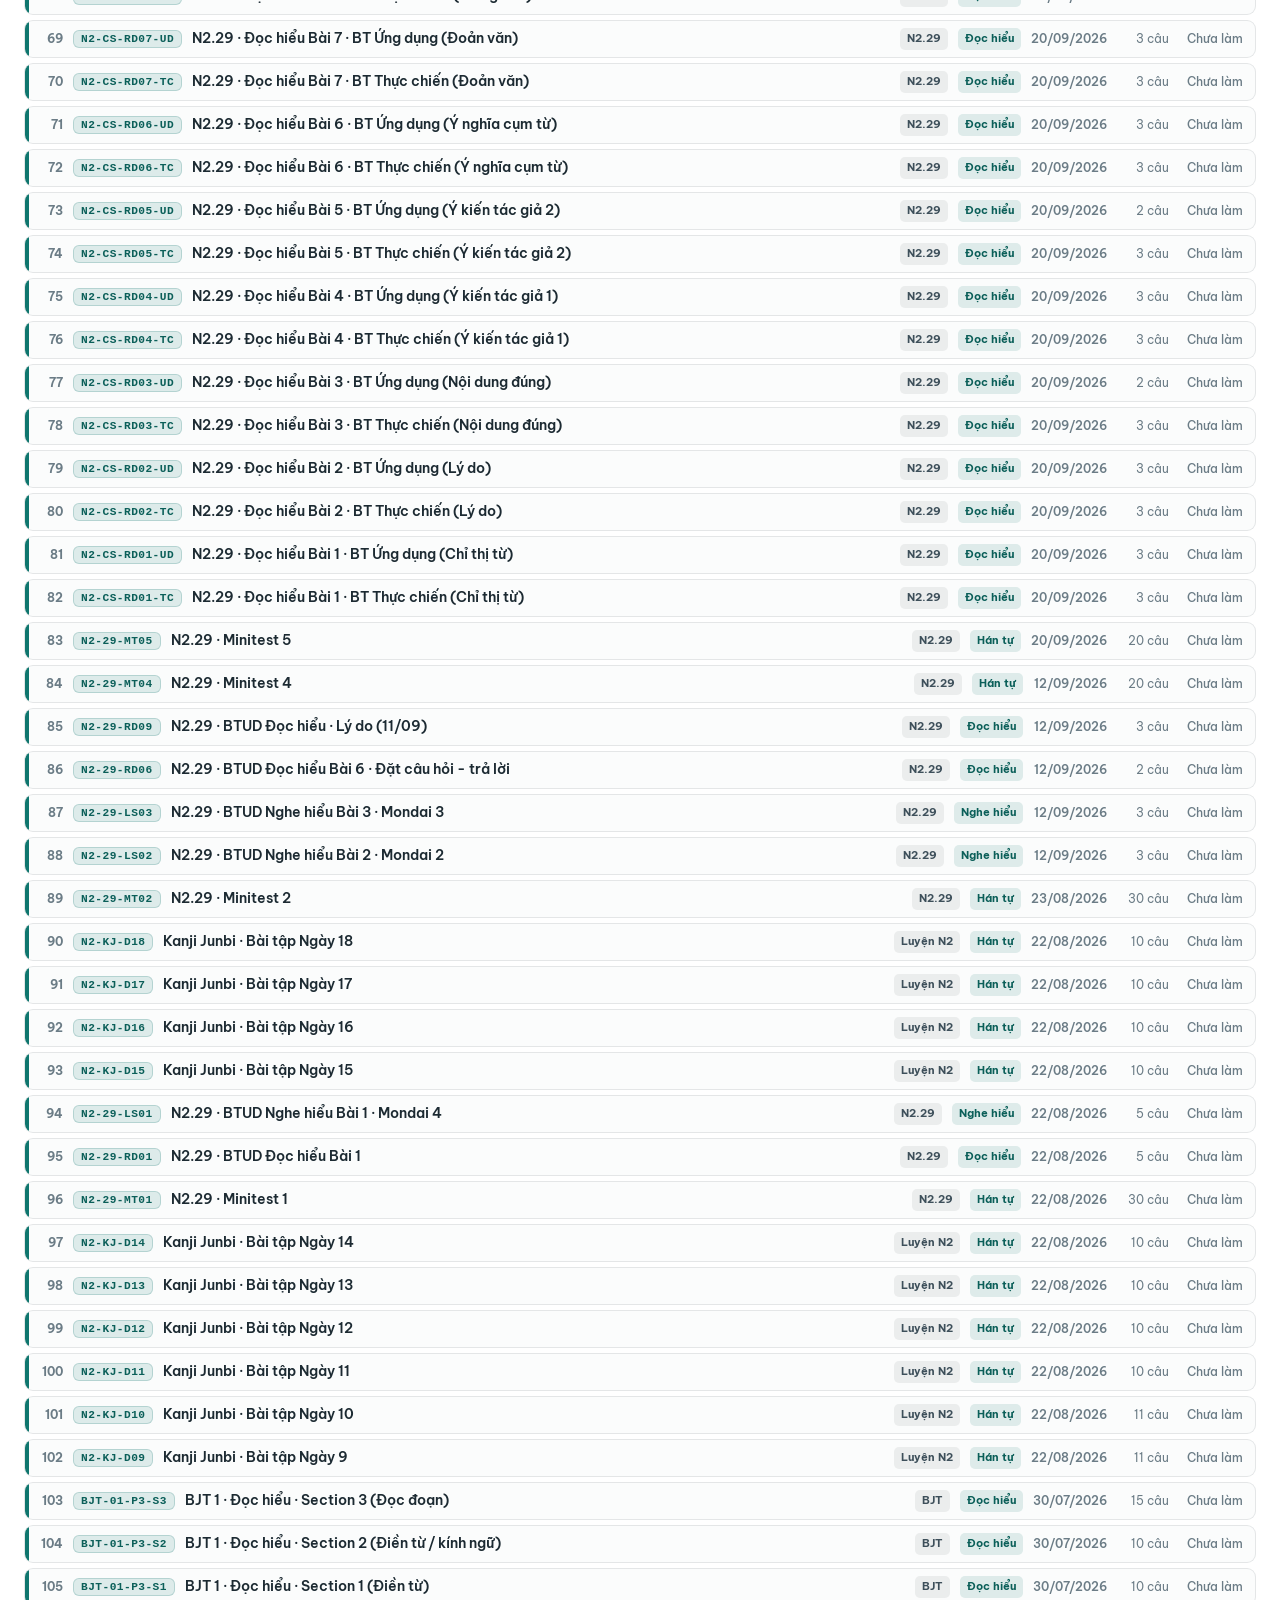
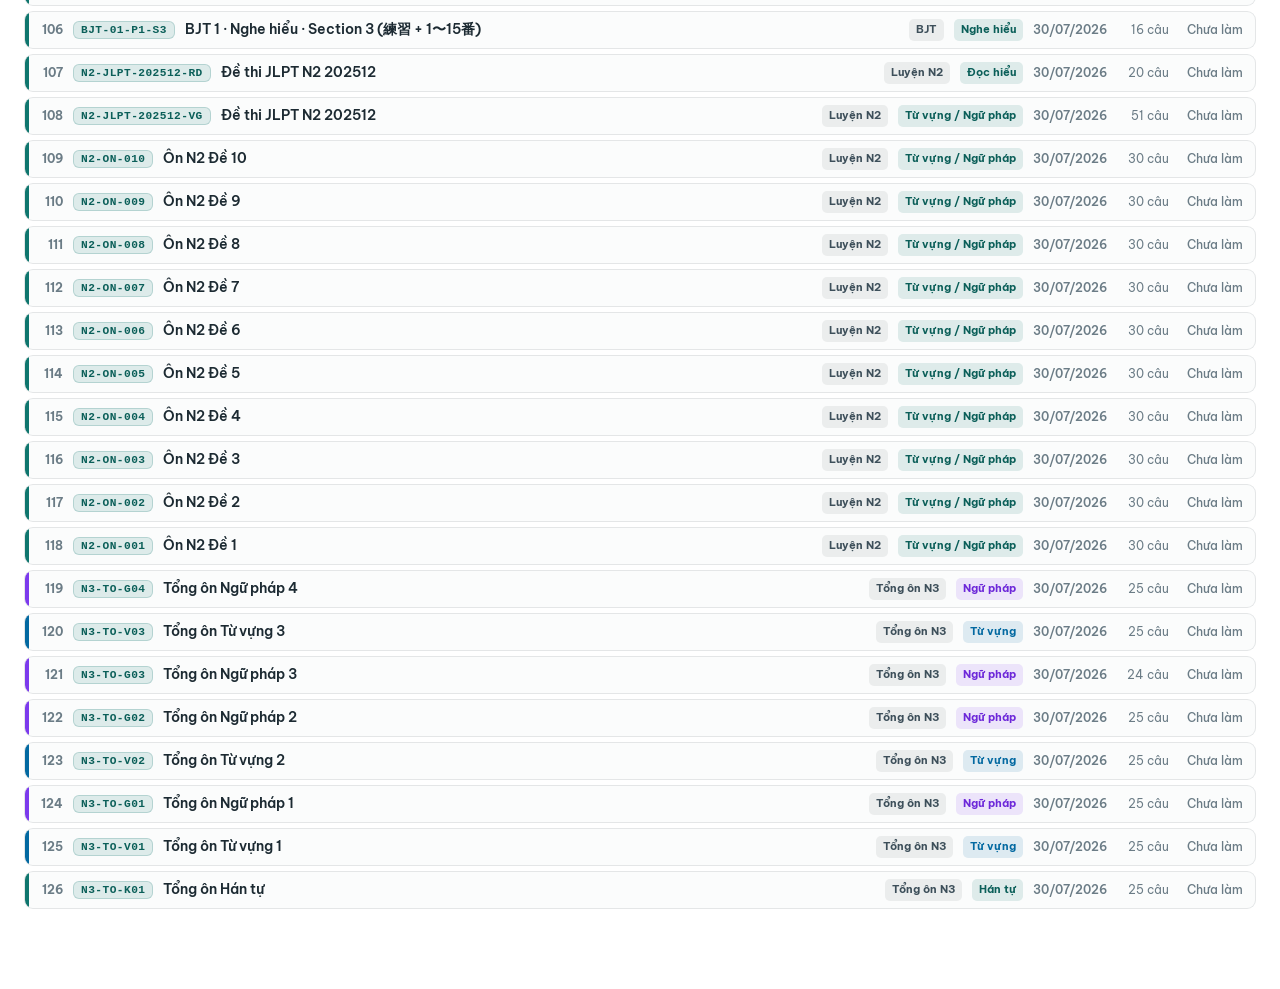
==== commit 72b4b975: "Deep clean all 553 N2 Thuc Chien questions/options and bust JSON fetch cache" ====
--- a/index.html
+++ b/index.html
@@ -9,7 +9,7 @@
   <link rel="preconnect" href="https://fonts.googleapis.com">
   <link rel="preconnect" href="https://fonts.gstatic.com" crossorigin>
   <link href="https://fonts.googleapis.com/css2?family=Be+Vietnam+Pro:wght@500;600;700;800&family=Zen+Kaku+Gothic+New:wght@400;500;700&display=swap" rel="stylesheet">
-  <link rel="stylesheet" href="css/styles.css?v=20261024_01">
+  <link rel="stylesheet" href="css/styles.css?v=20261024_02">
 </head>
 <body>
   <div class="app">
@@ -70,8 +70,8 @@
     </section>
   </div>
 
-  <script src="js/labels.js?v=20261024_01"></script>
-  <script src="js/data-loader.js?v=20261024_01"></script>
-  <script src="js/app.js?v=20261024_01"></script>
+  <script src="js/labels.js?v=20261024_02"></script>
+  <script src="js/data-loader.js?v=20261024_02"></script>
+  <script src="js/app.js?v=20261024_02"></script>
 </body>
 </html>
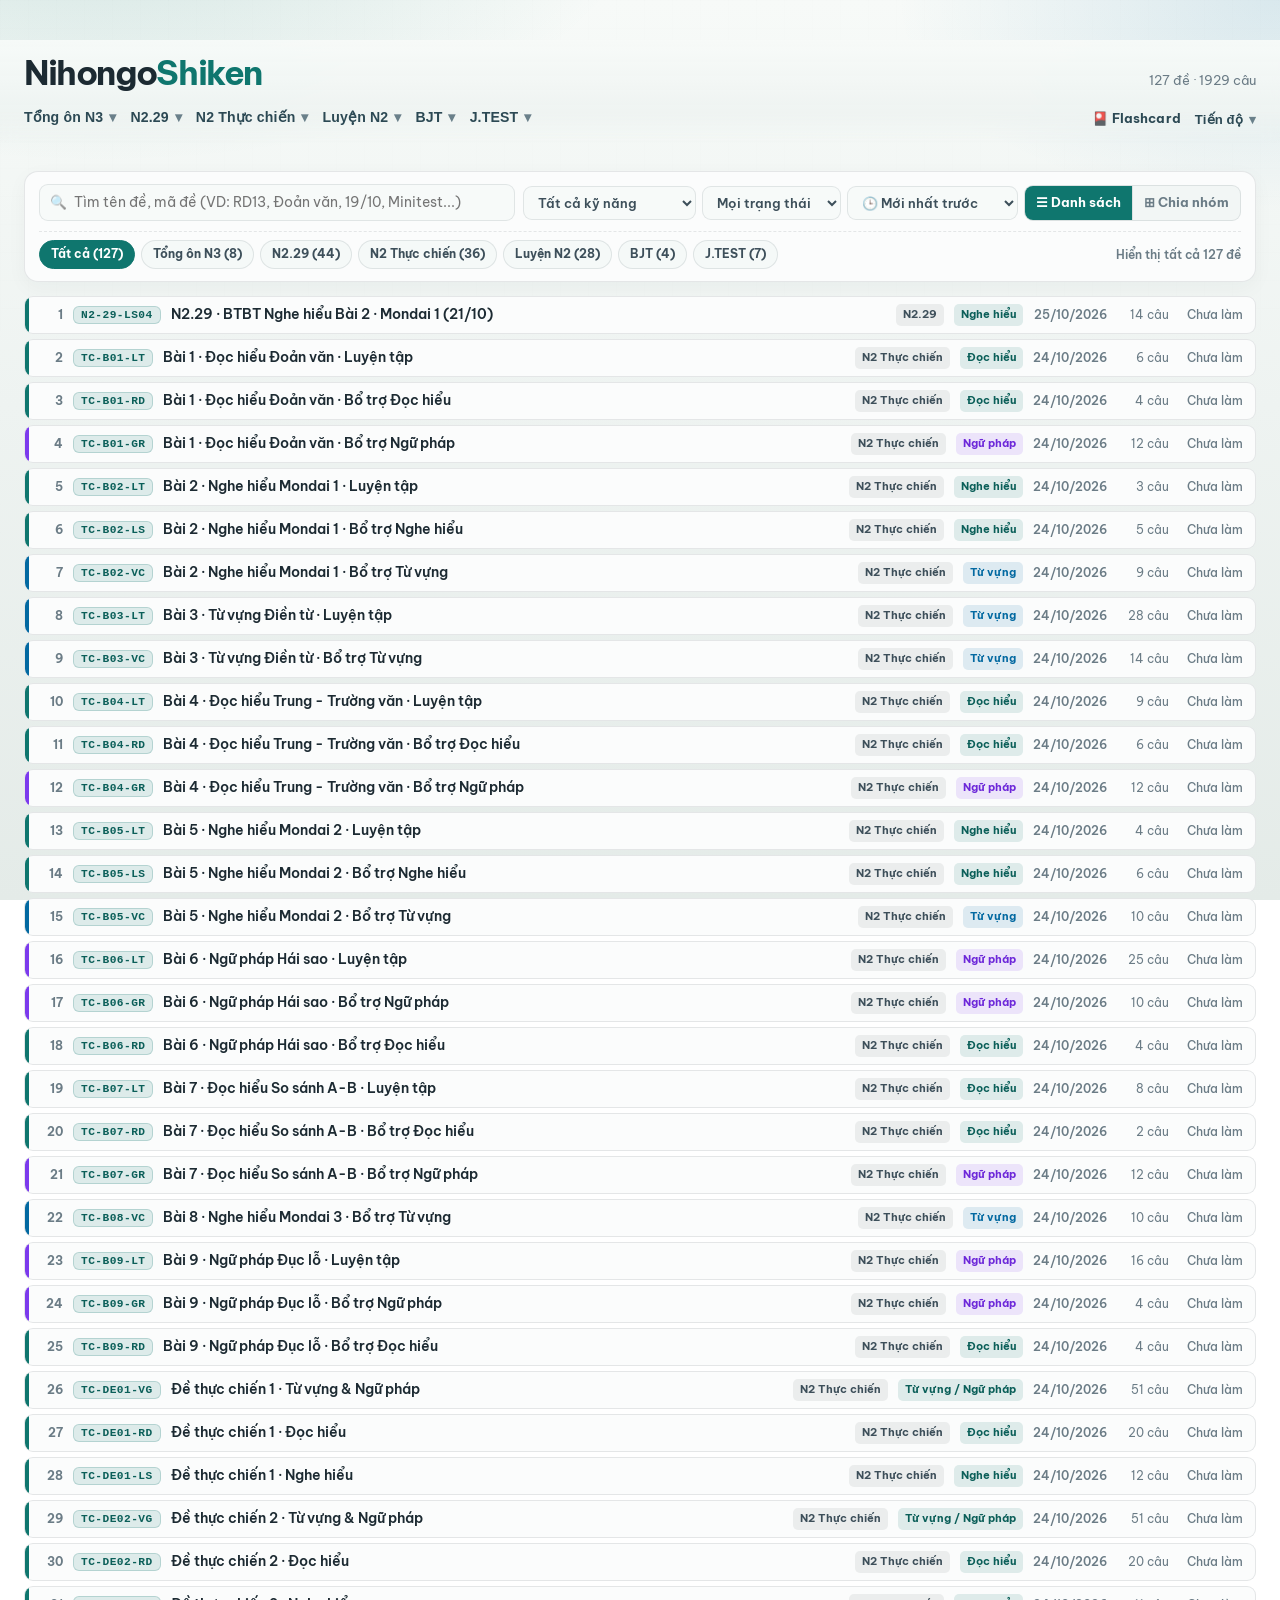
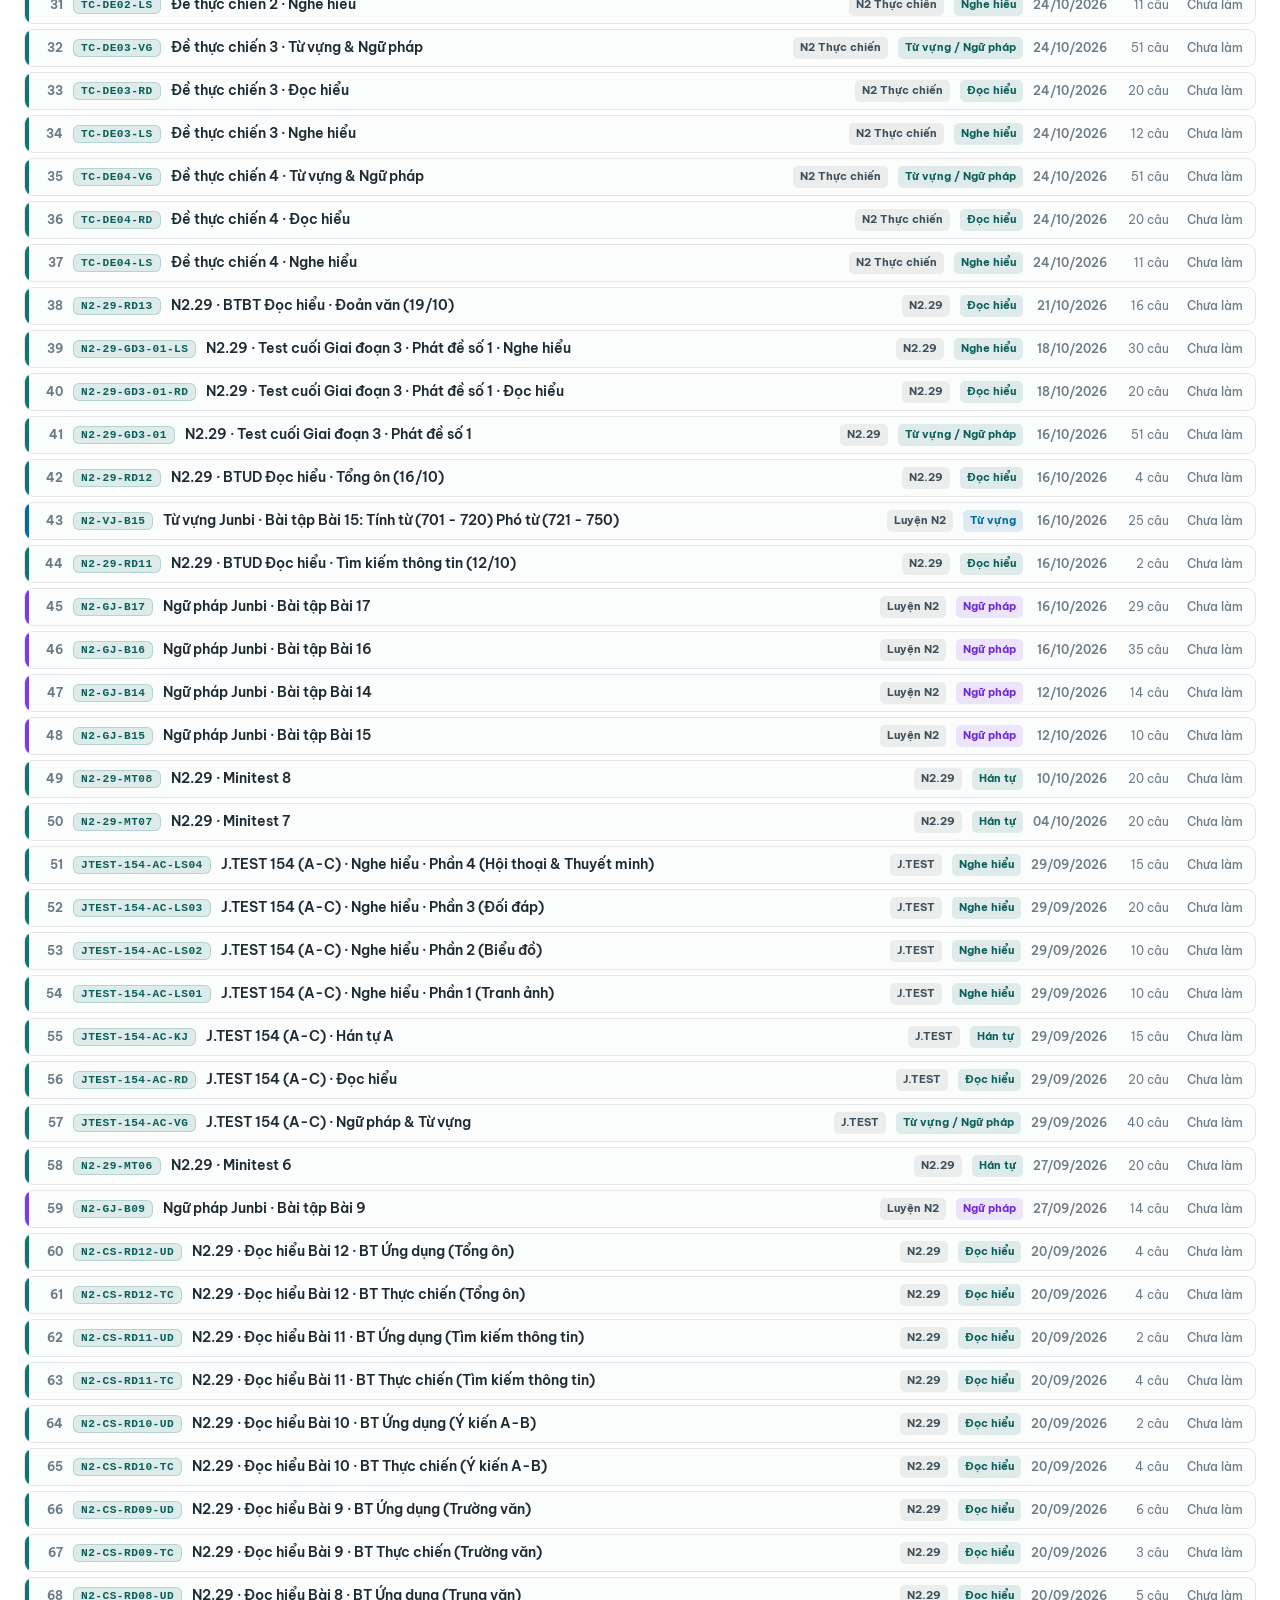
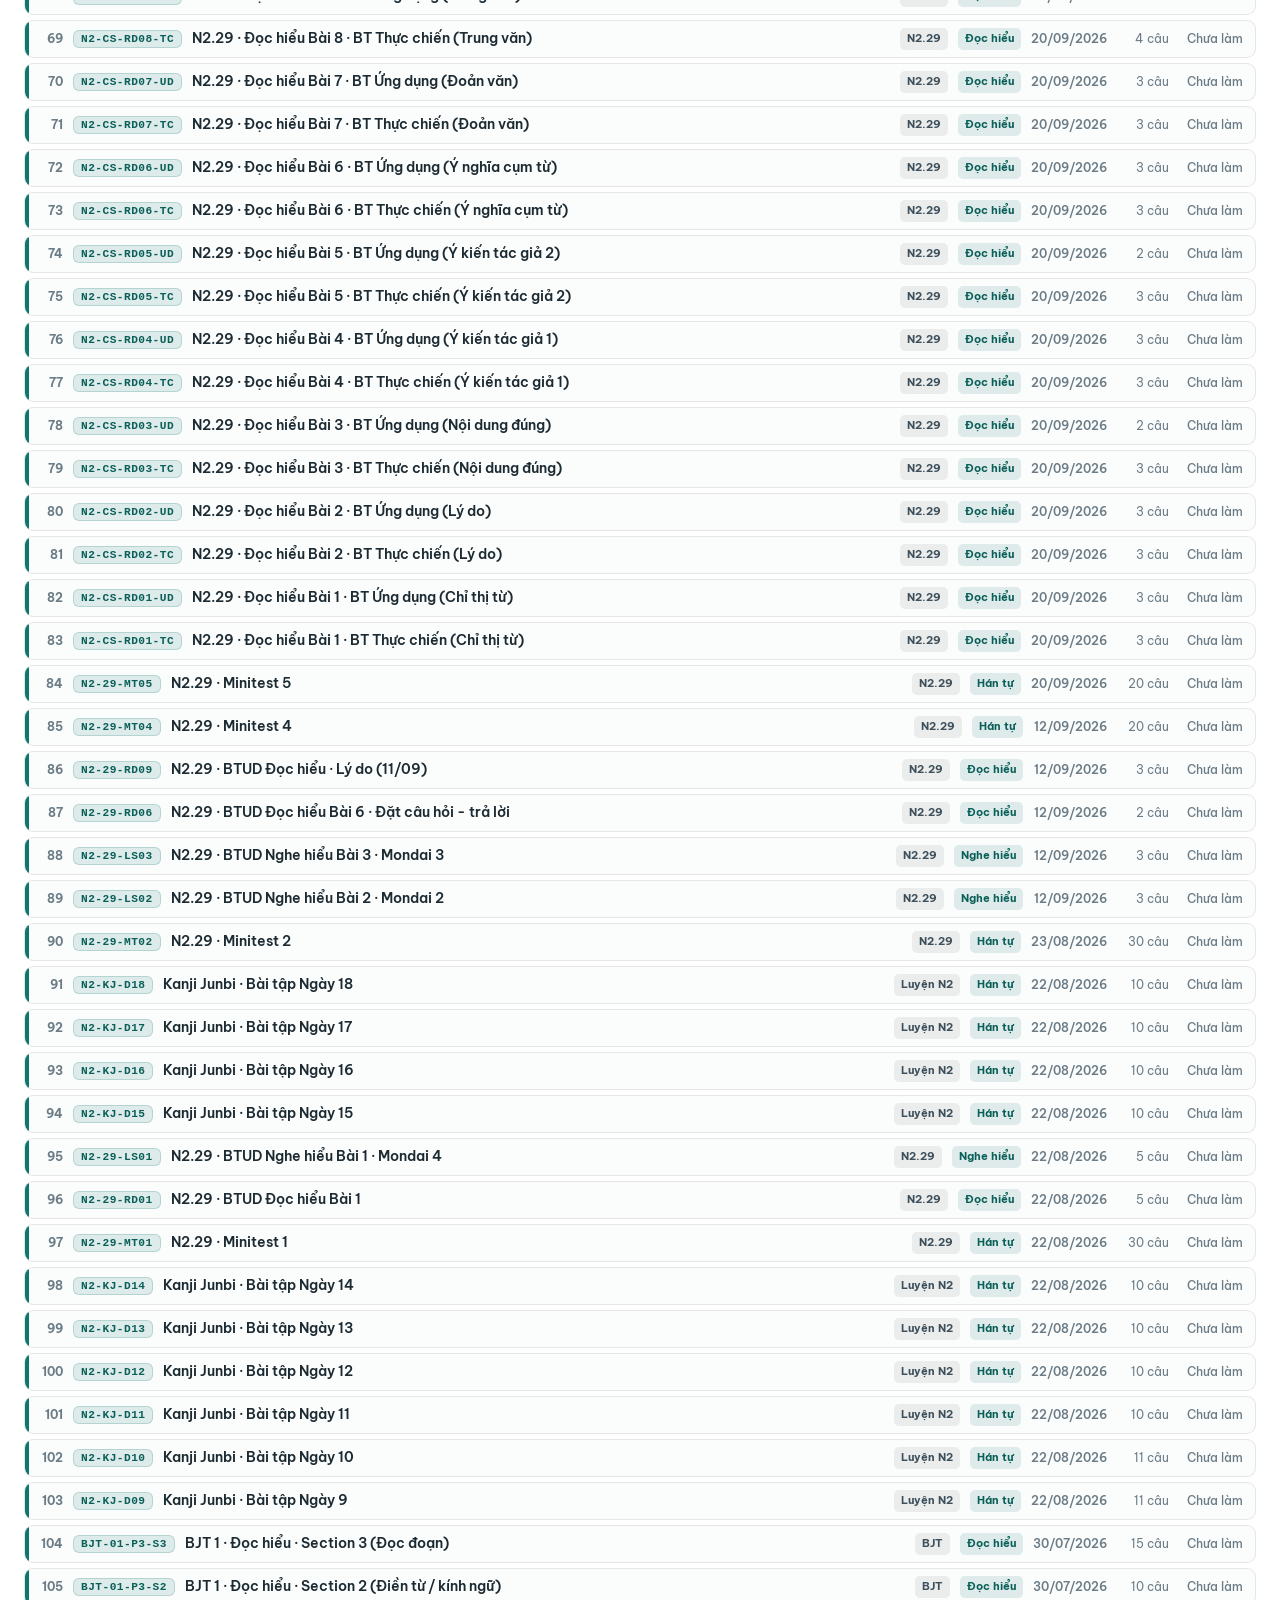
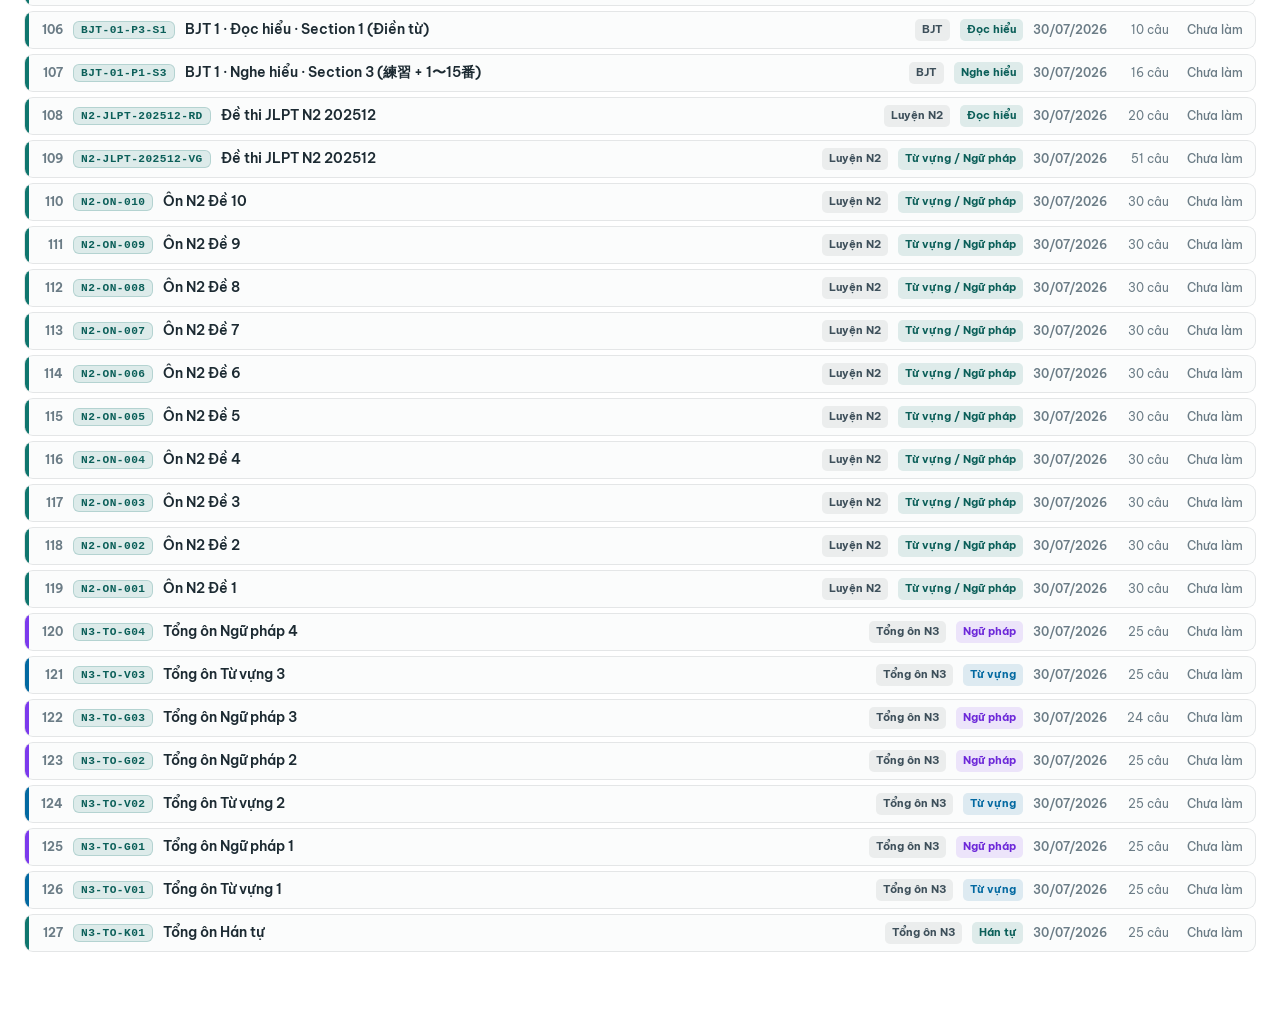
==== commit 18881534: "feat: add N2.29 BTBT Nghe hieu Bai 2 Mondai 1 (21/10)" ====
--- a/index.html
+++ b/index.html
@@ -71,7 +71,7 @@
   </div>
 
   <script src="js/labels.js?v=20261024_02"></script>
-  <script src="js/data-loader.js?v=20261024_02"></script>
-  <script src="js/app.js?v=20261024_02"></script>
+  <script src="js/data-loader.js?v=20261025_01"></script>
+  <script src="js/app.js?v=20261025_01"></script>
 </body>
 </html>
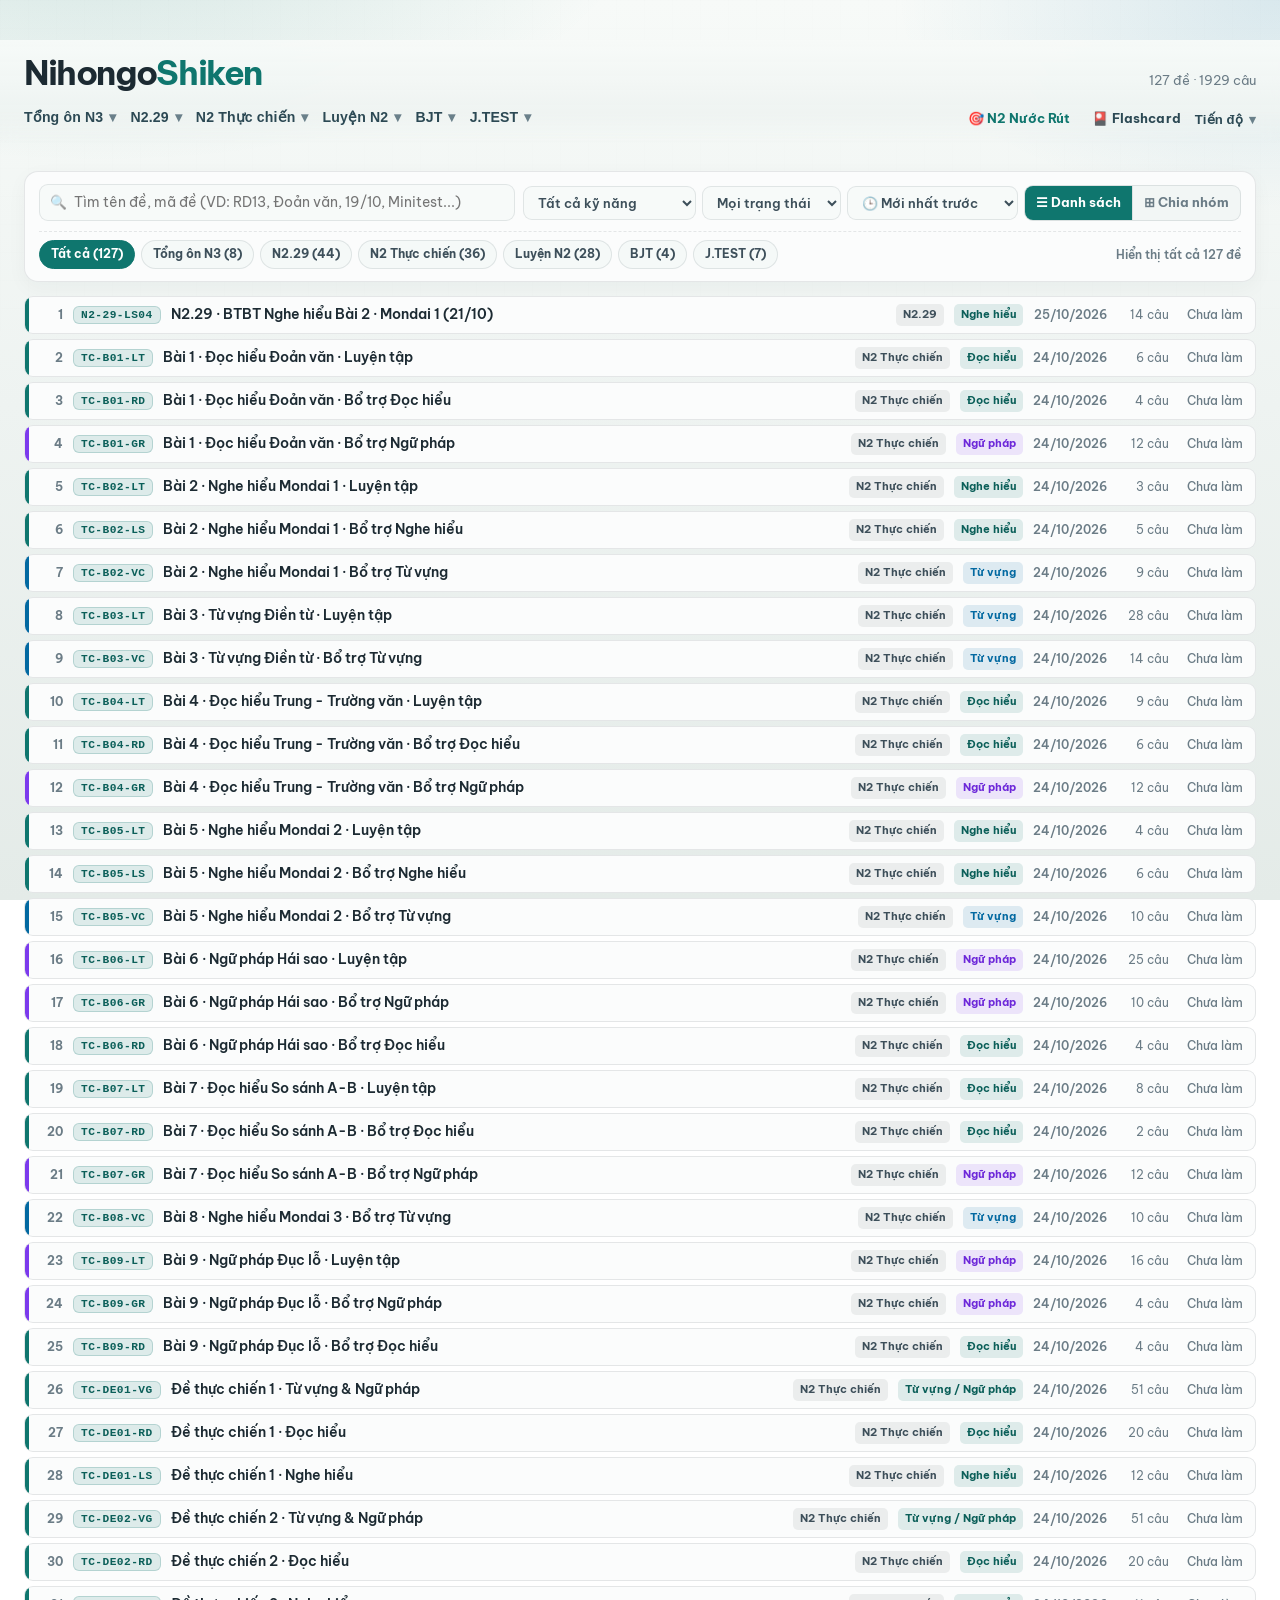
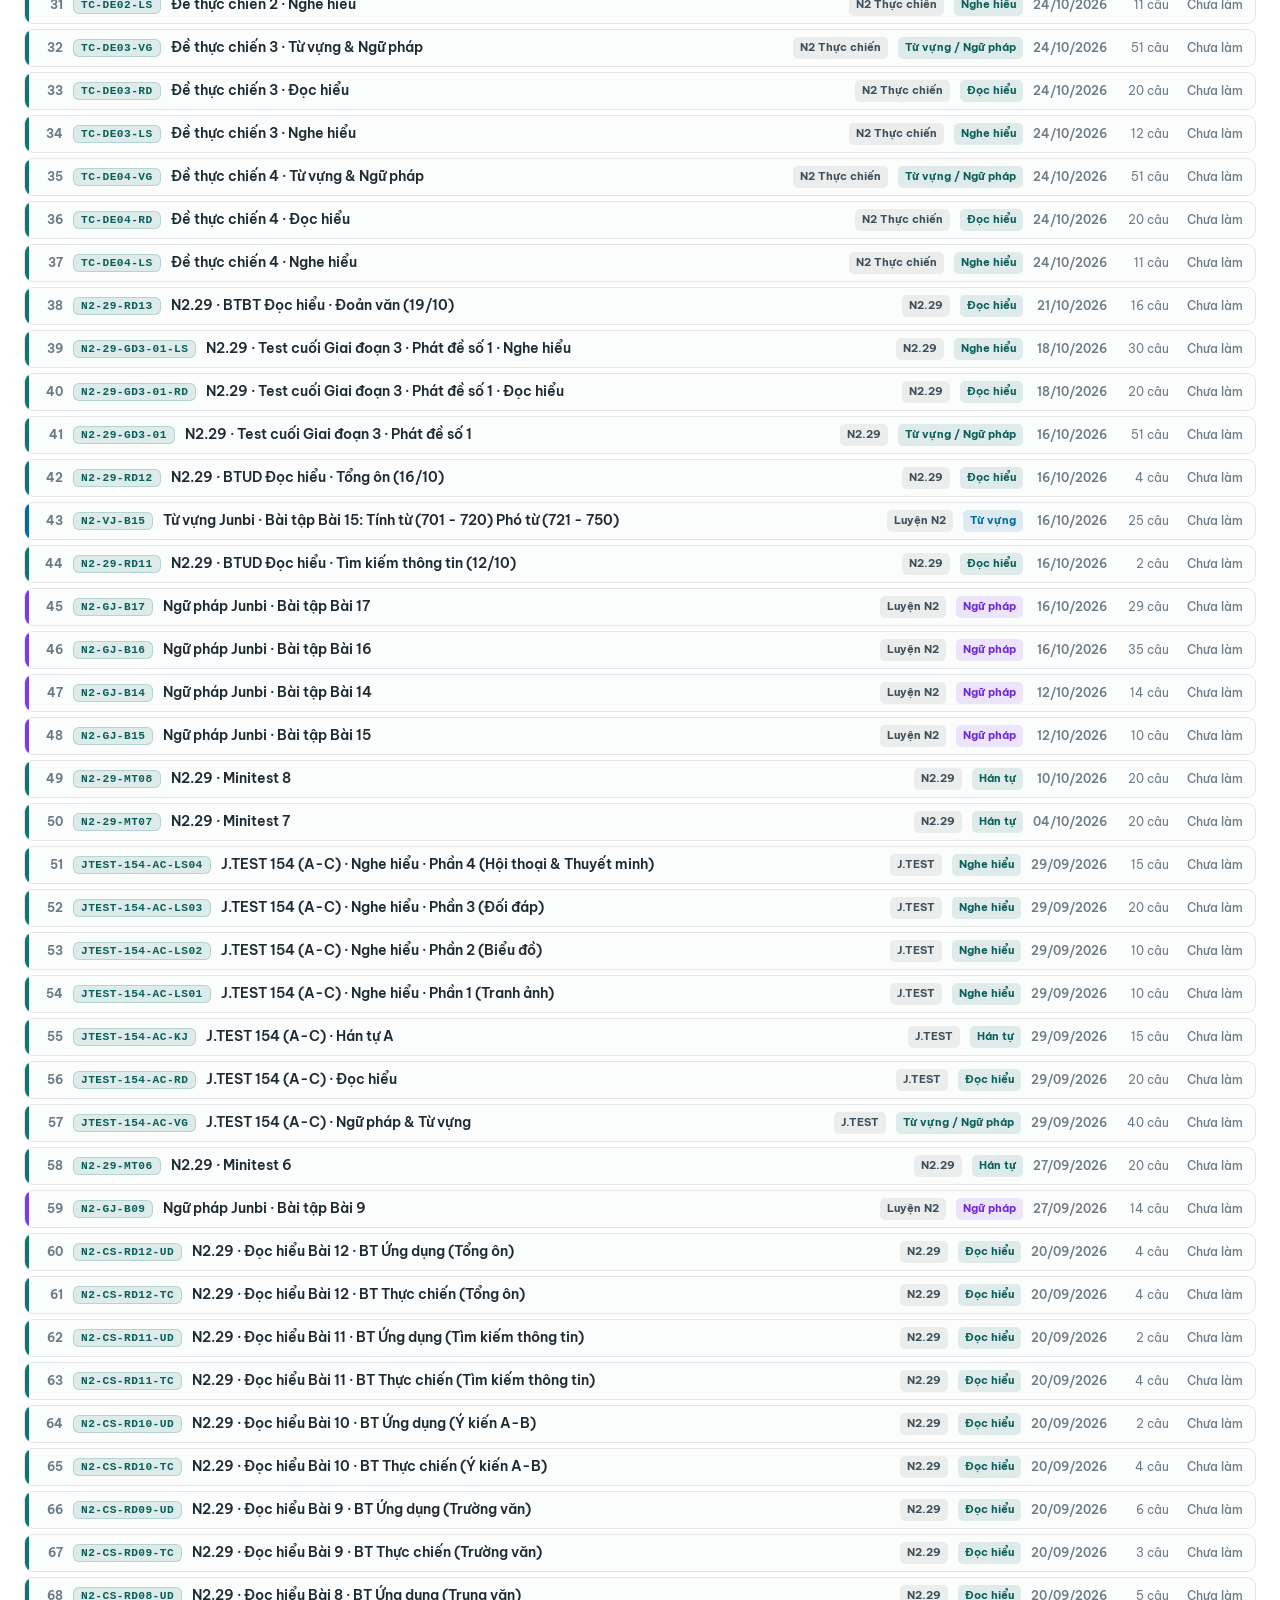
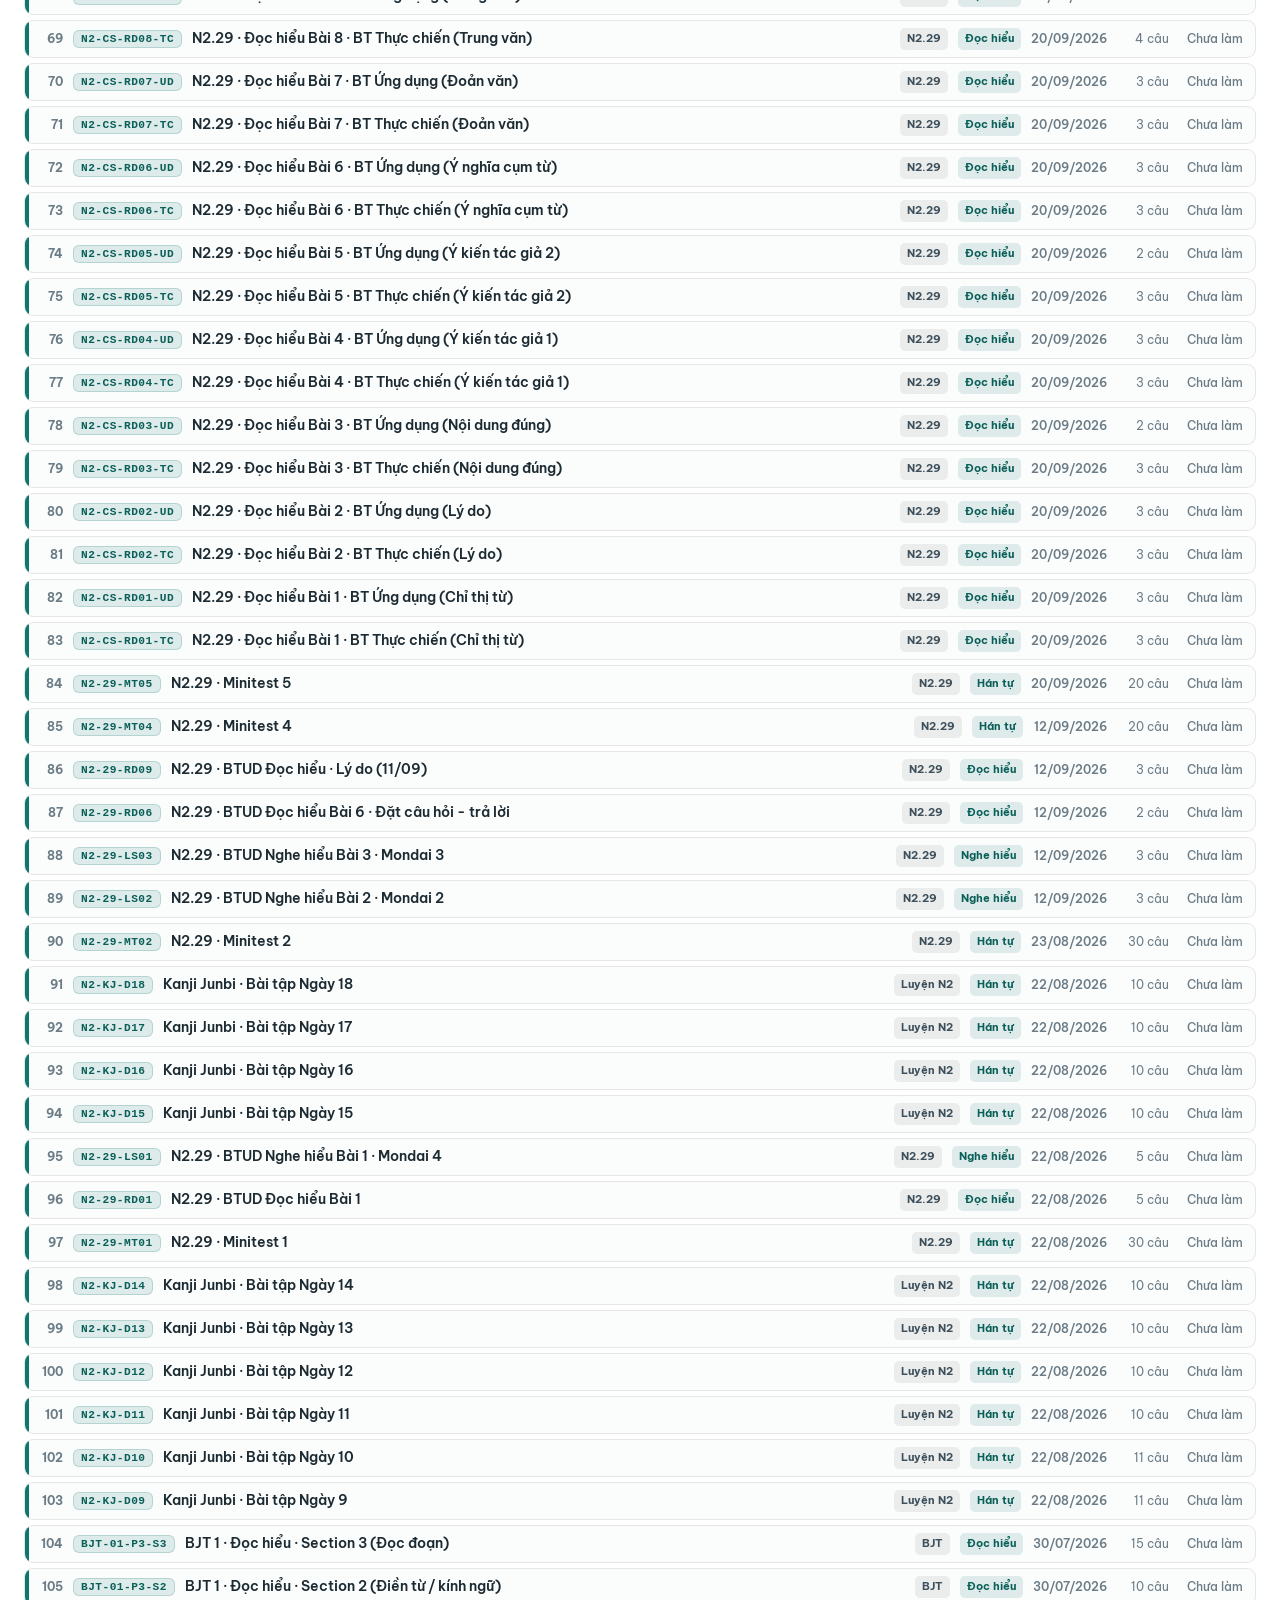
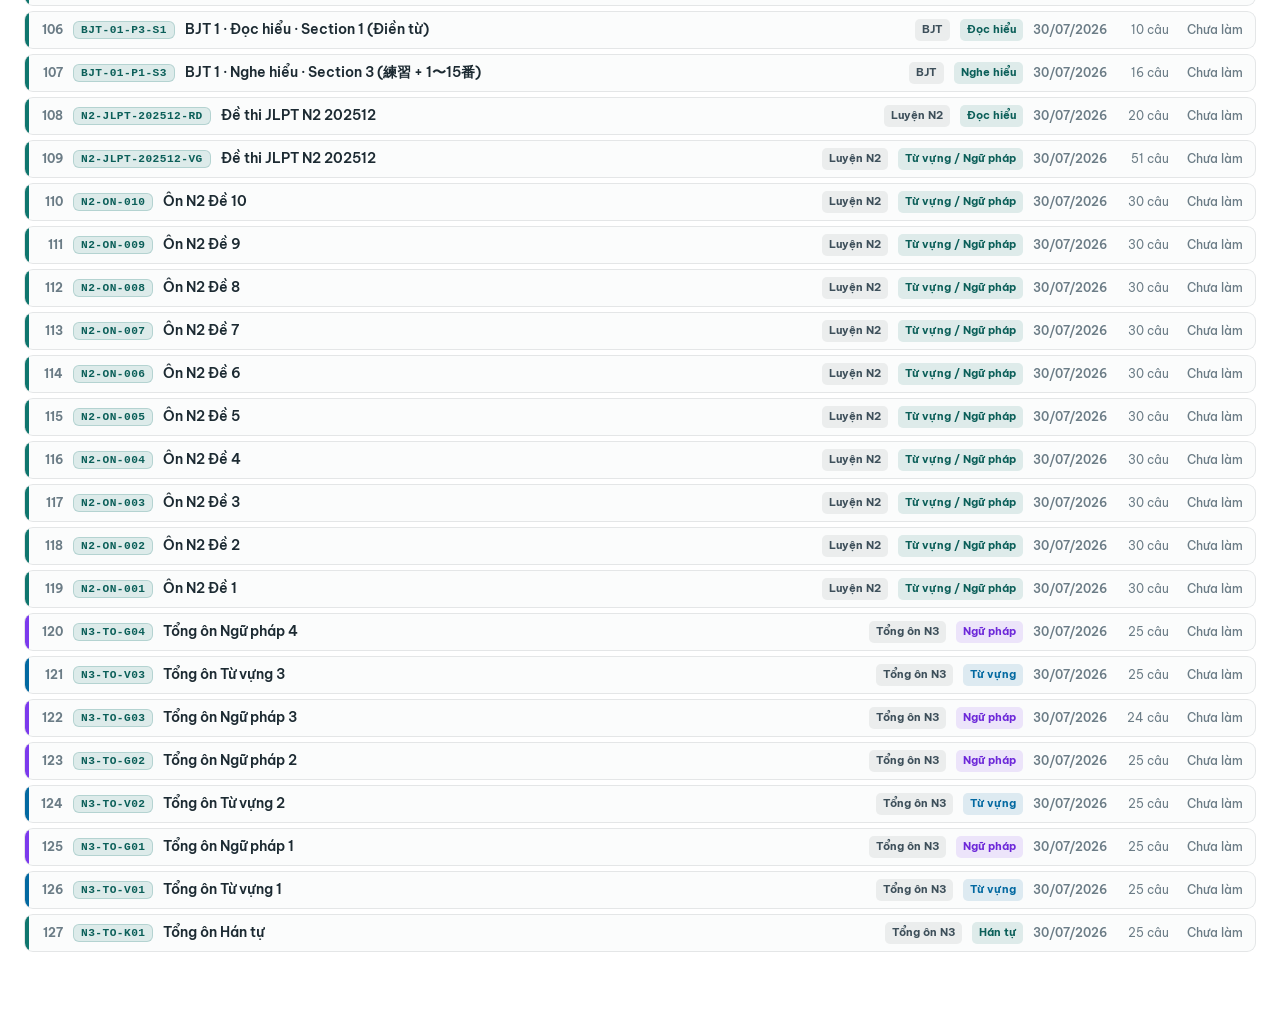
==== commit 432720dc: "feat: tich hop lo trinh N2 Nuoc Rut 28 ngay (2010-2024) va 3 bo the flashcard Riki" ====
--- a/index.html
+++ b/index.html
@@ -21,6 +21,7 @@
       <nav class="top-nav" id="top-nav" aria-label="Điều hướng đề thi">
         <div class="top-nav-links" id="top-nav-links"></div>
         <div class="header-tools">
+          <a href="n2-sprint.html" class="nav-header-tool" title="Chiến dịch 28 ngày N2 Nước Rút (Đề thi 2010–2024)" style="color: var(--accent); font-weight: 700;">🎯 N2 Nước Rút</a>
           <a href="flashcards.html" class="nav-header-tool" title="Ôn tập từ vựng & ngữ pháp với Flashcard">🎴 Flashcard</a>
           <div class="nav-group nav-group-tools" id="progress-menu-group">
             <button type="button" class="nav-trigger">Tiến độ</button>
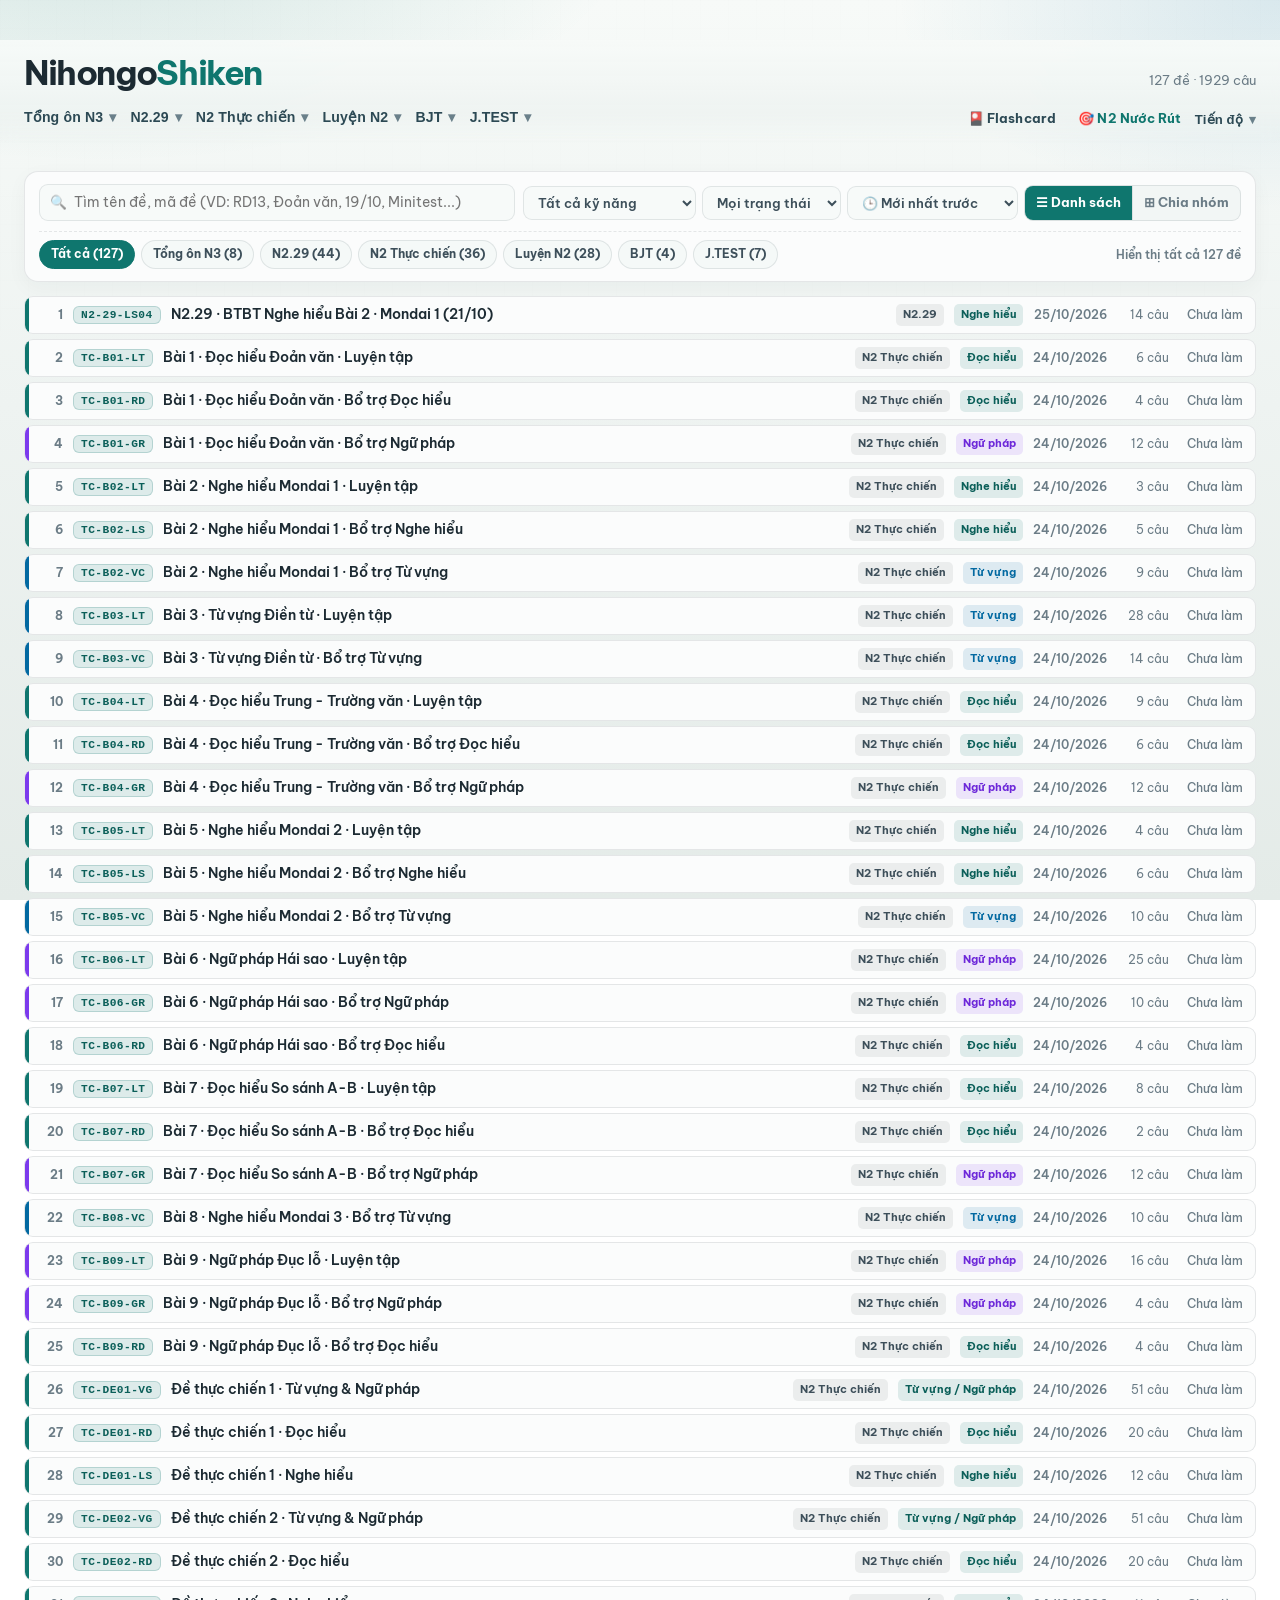
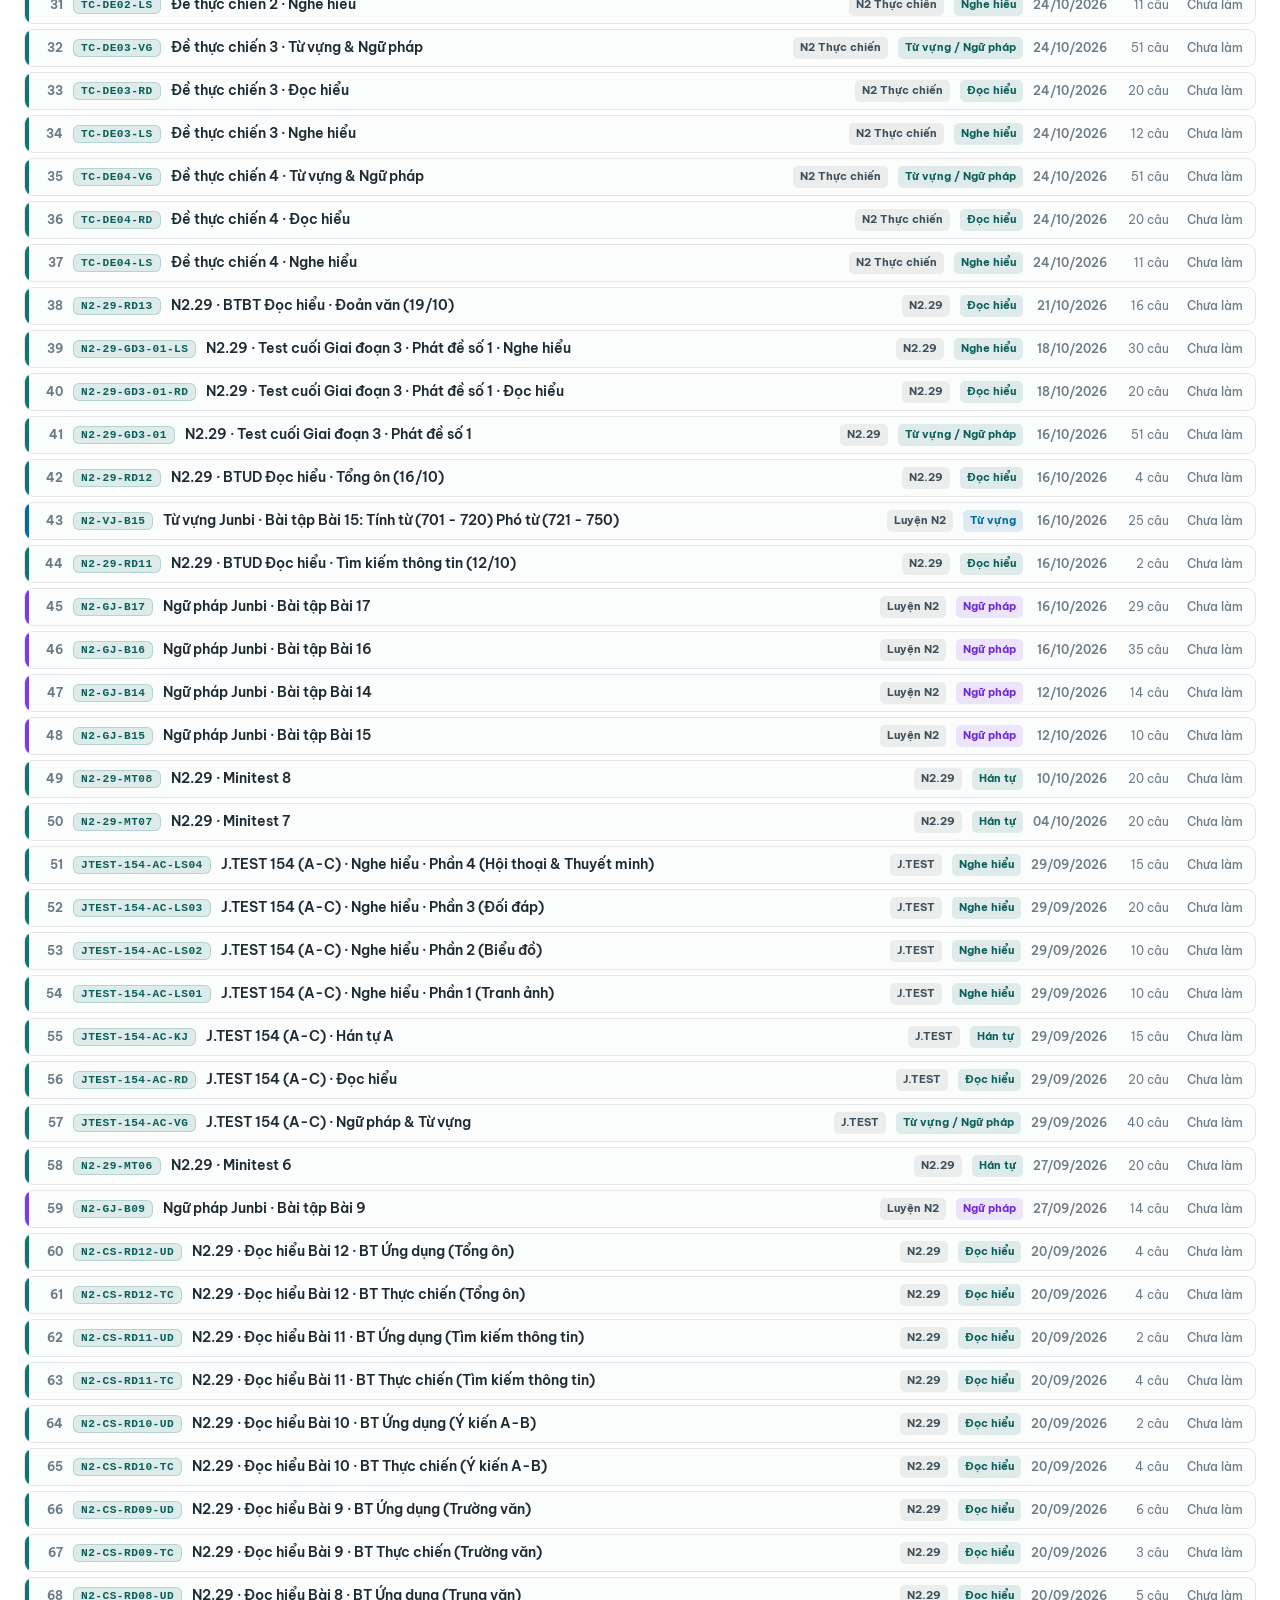
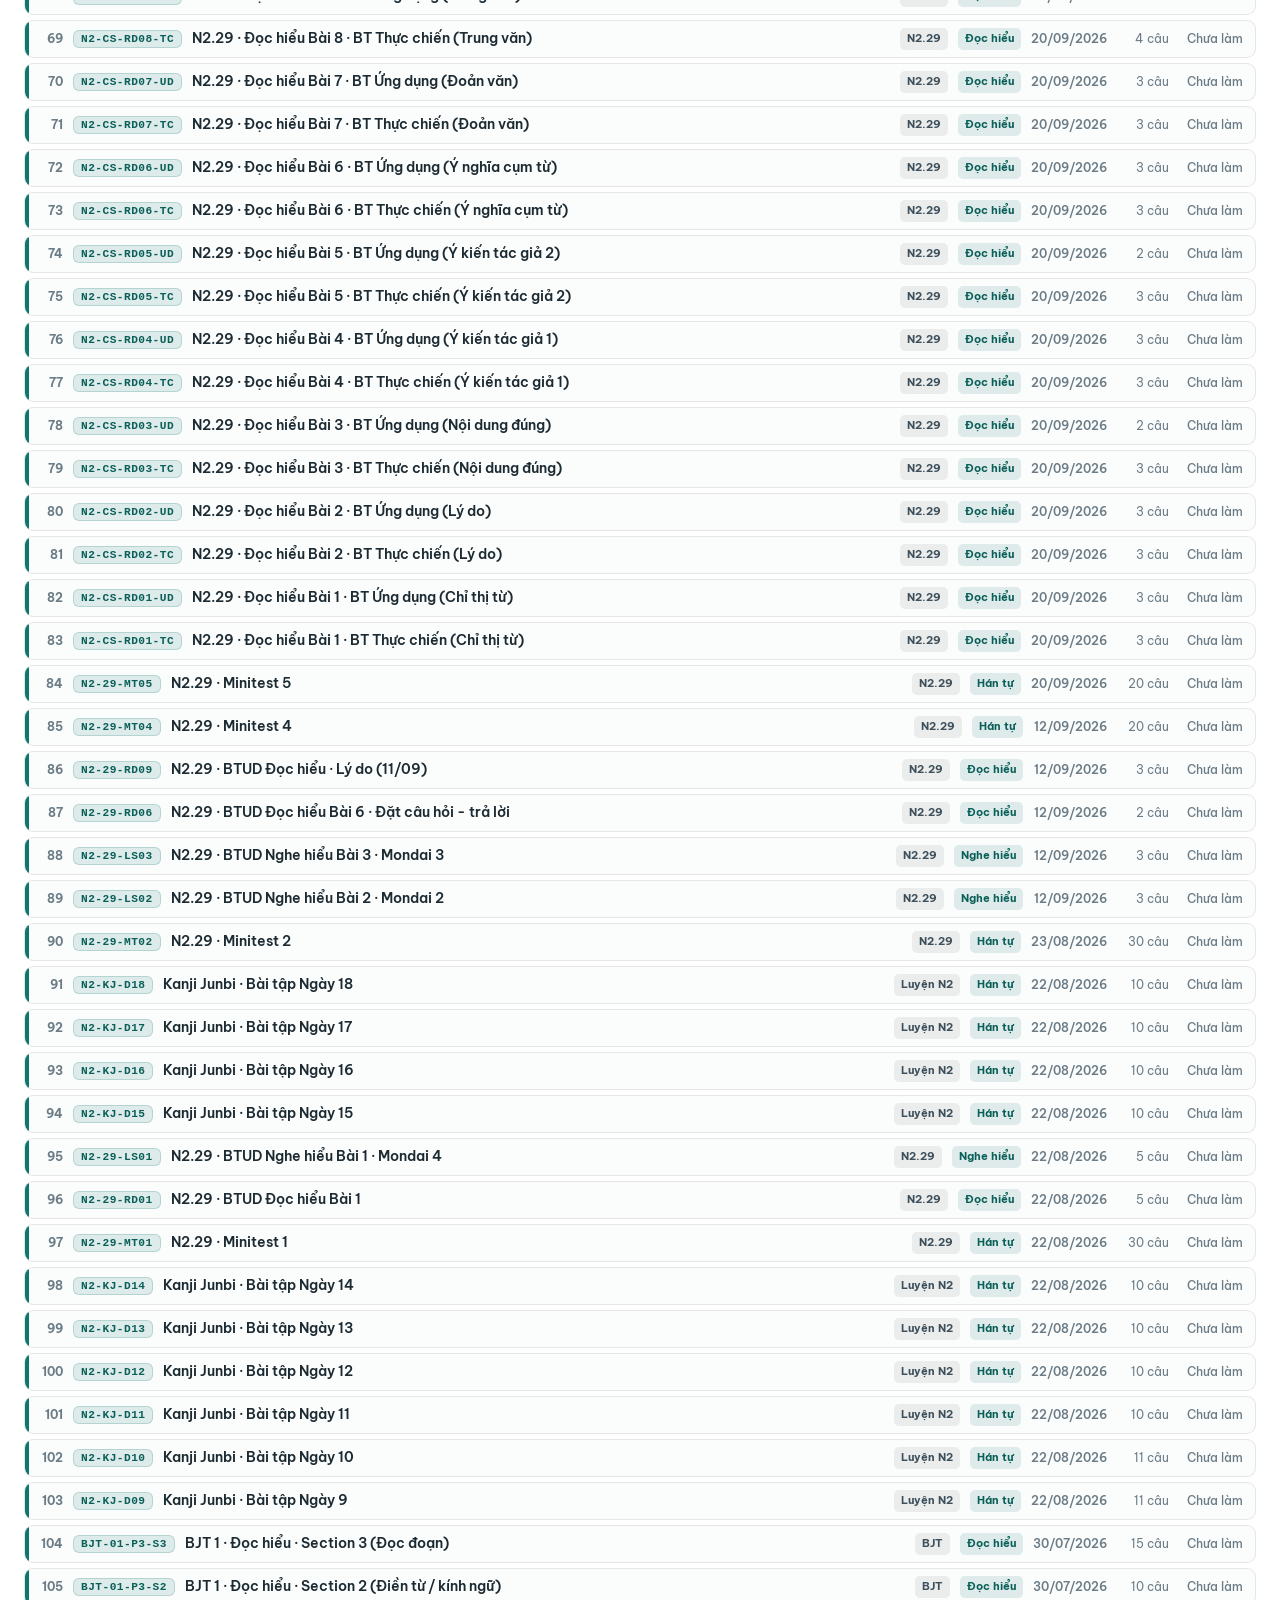
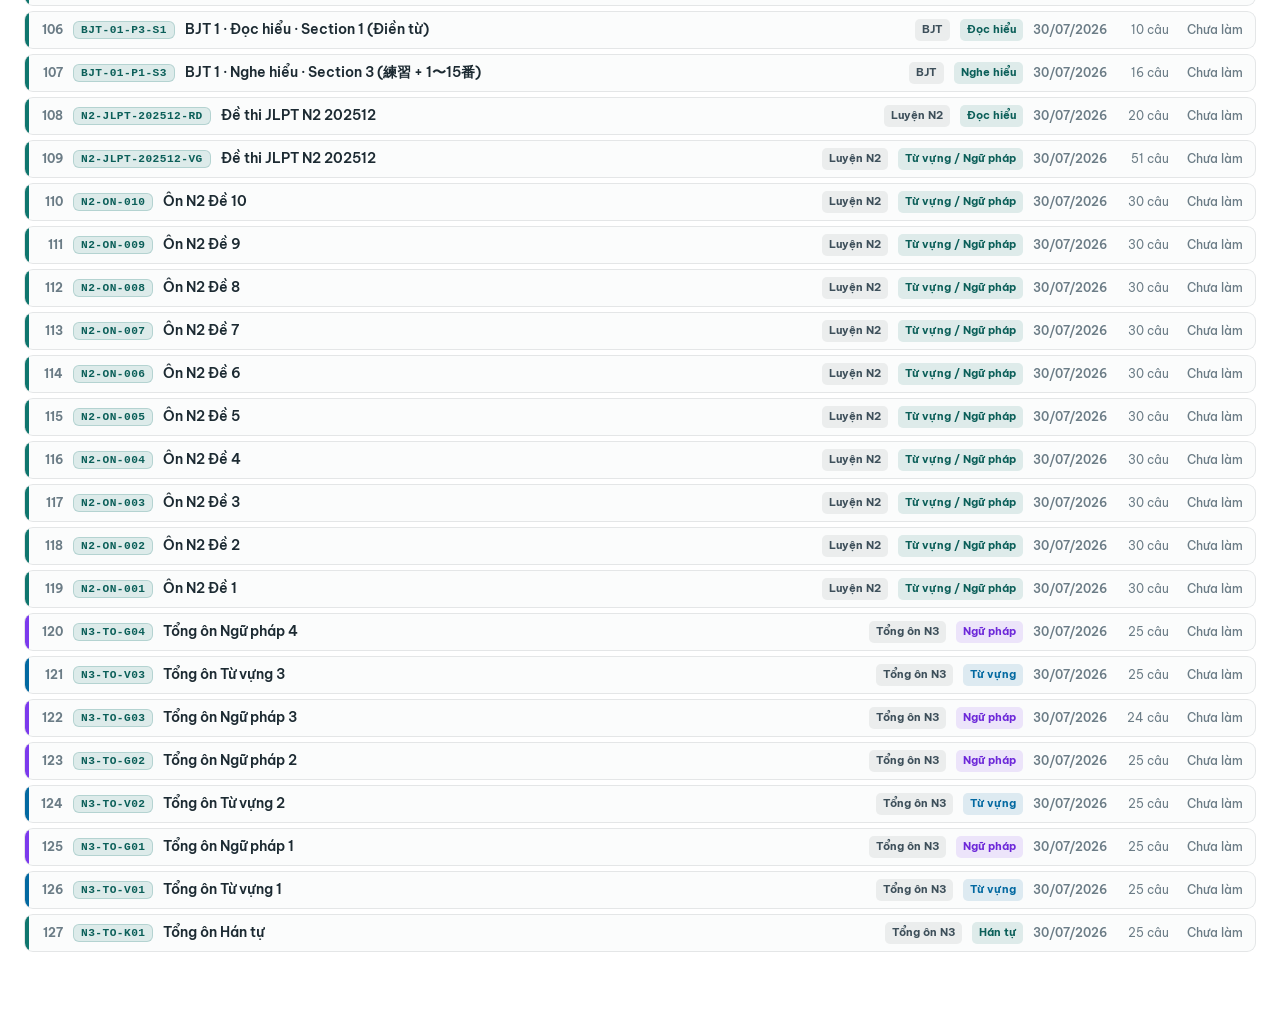
==== commit d53b96a1: "fix: sua loi parse nghia bi dau ngoac trong trac nghiem va chuyen vi tri nut N2 Nuoc Rut ke nut Flas" ====
--- a/index.html
+++ b/index.html
@@ -21,8 +21,8 @@
       <nav class="top-nav" id="top-nav" aria-label="Điều hướng đề thi">
         <div class="top-nav-links" id="top-nav-links"></div>
         <div class="header-tools">
+          <a href="flashcards.html" class="nav-header-tool" title="Ôn tập từ vựng & ngữ pháp với Flashcard">🎴 Flashcard</a>
           <a href="n2-sprint.html" class="nav-header-tool" title="Chiến dịch 28 ngày N2 Nước Rút (Đề thi 2010–2024)" style="color: var(--accent); font-weight: 700;">🎯 N2 Nước Rút</a>
-          <a href="flashcards.html" class="nav-header-tool" title="Ôn tập từ vựng & ngữ pháp với Flashcard">🎴 Flashcard</a>
           <div class="nav-group nav-group-tools" id="progress-menu-group">
             <button type="button" class="nav-trigger">Tiến độ</button>
             <div class="nav-list nav-list-tools">
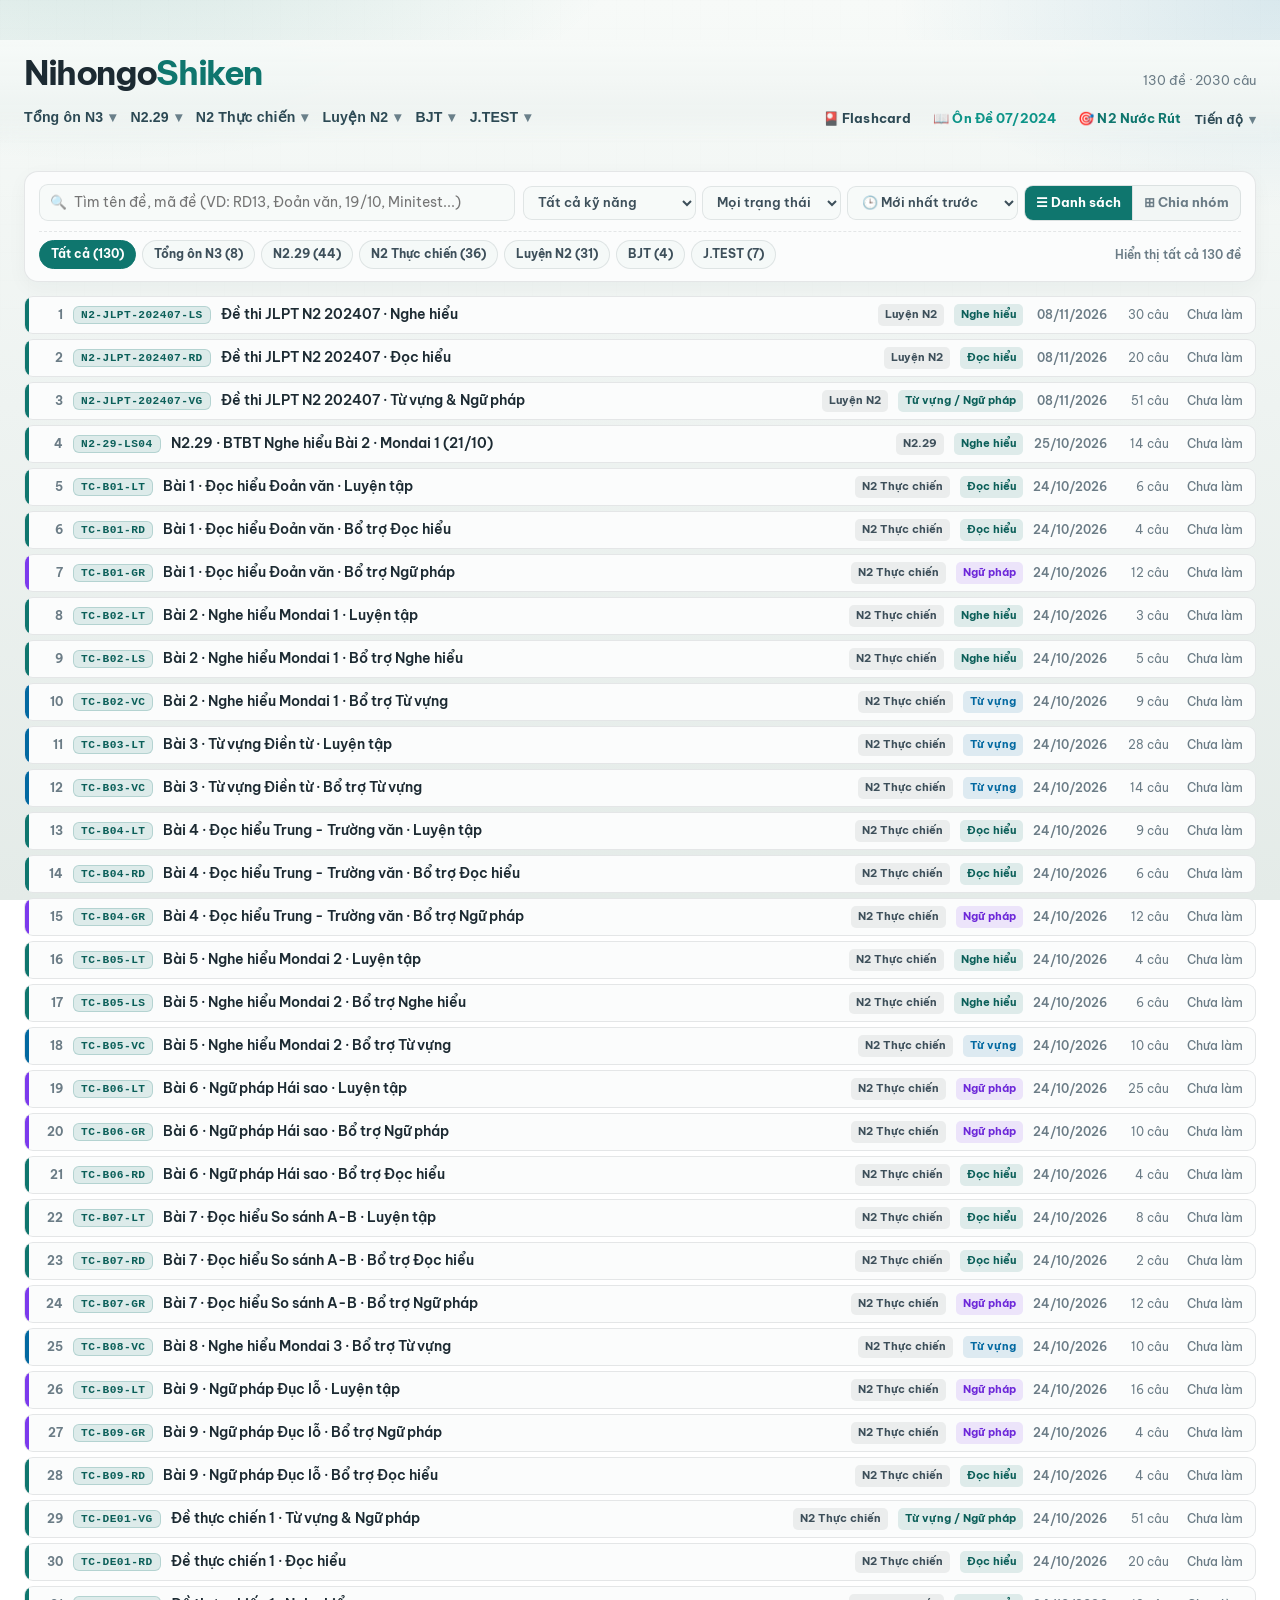
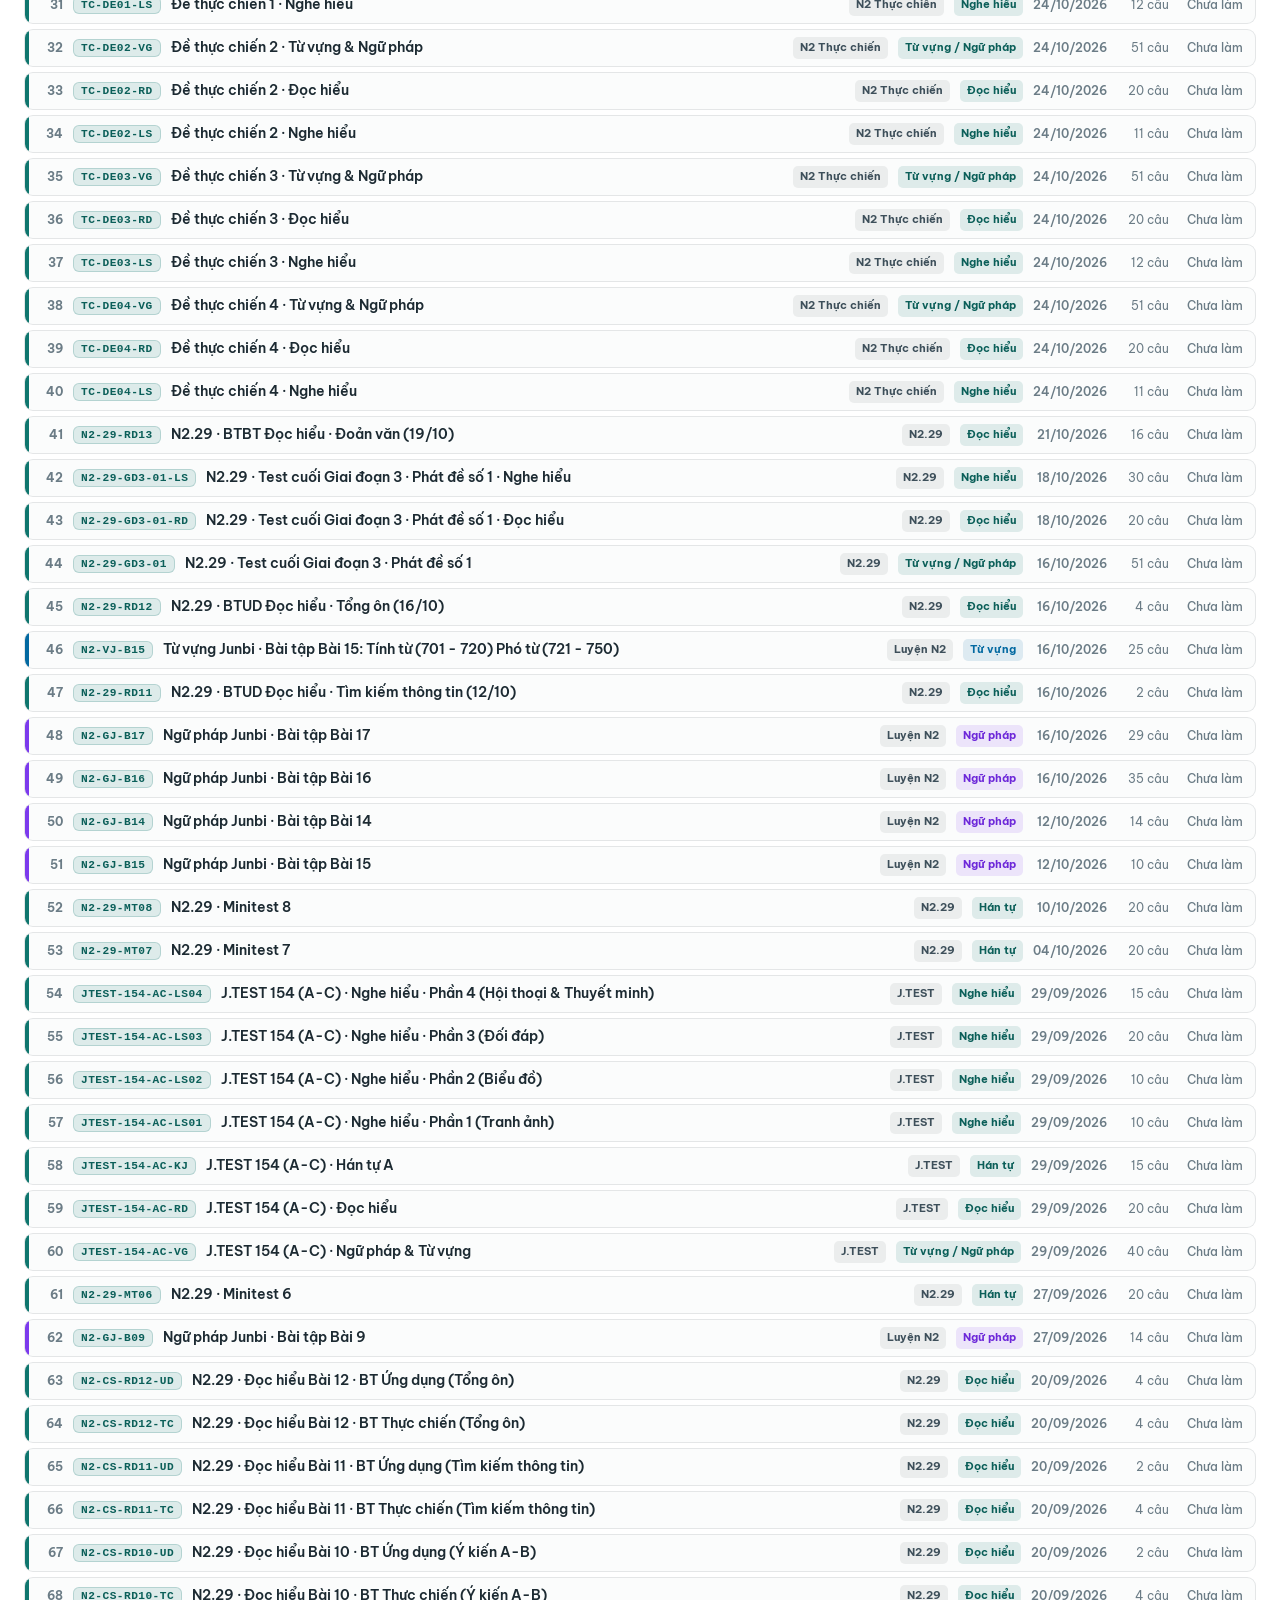
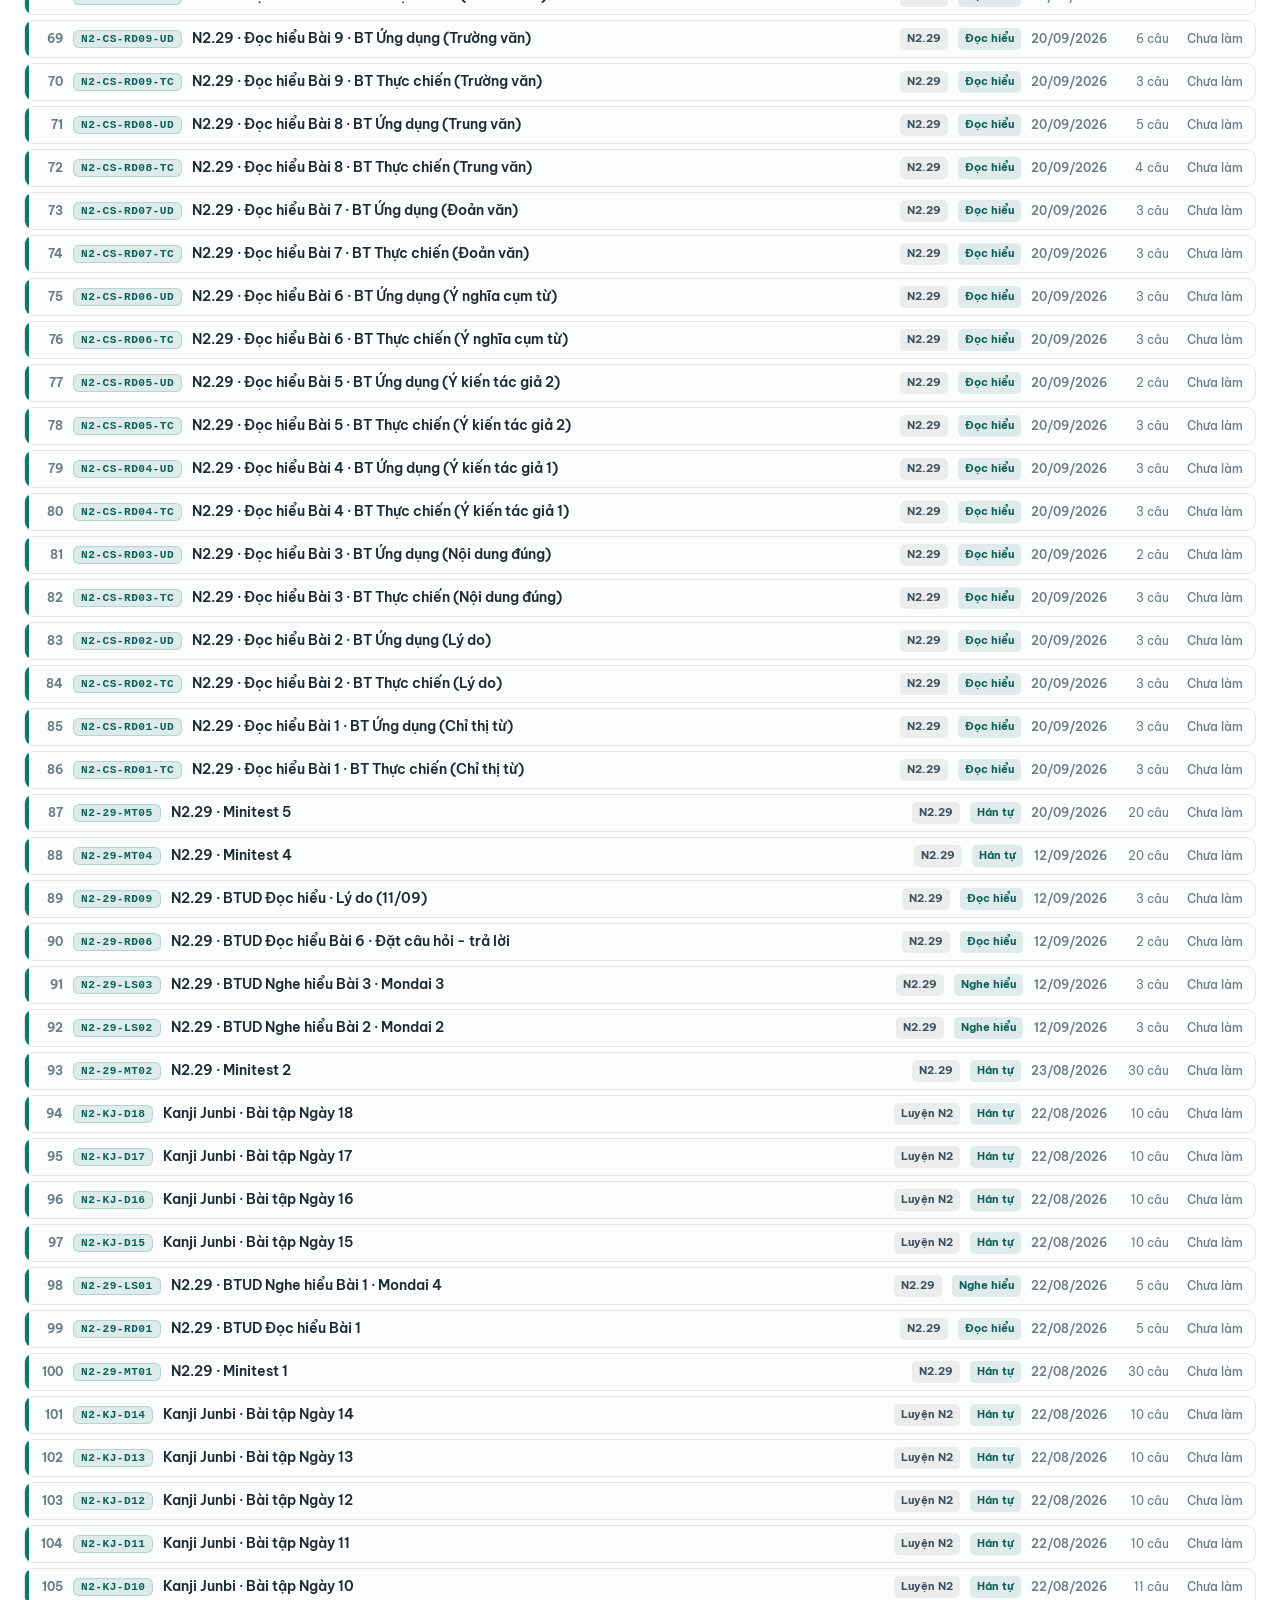
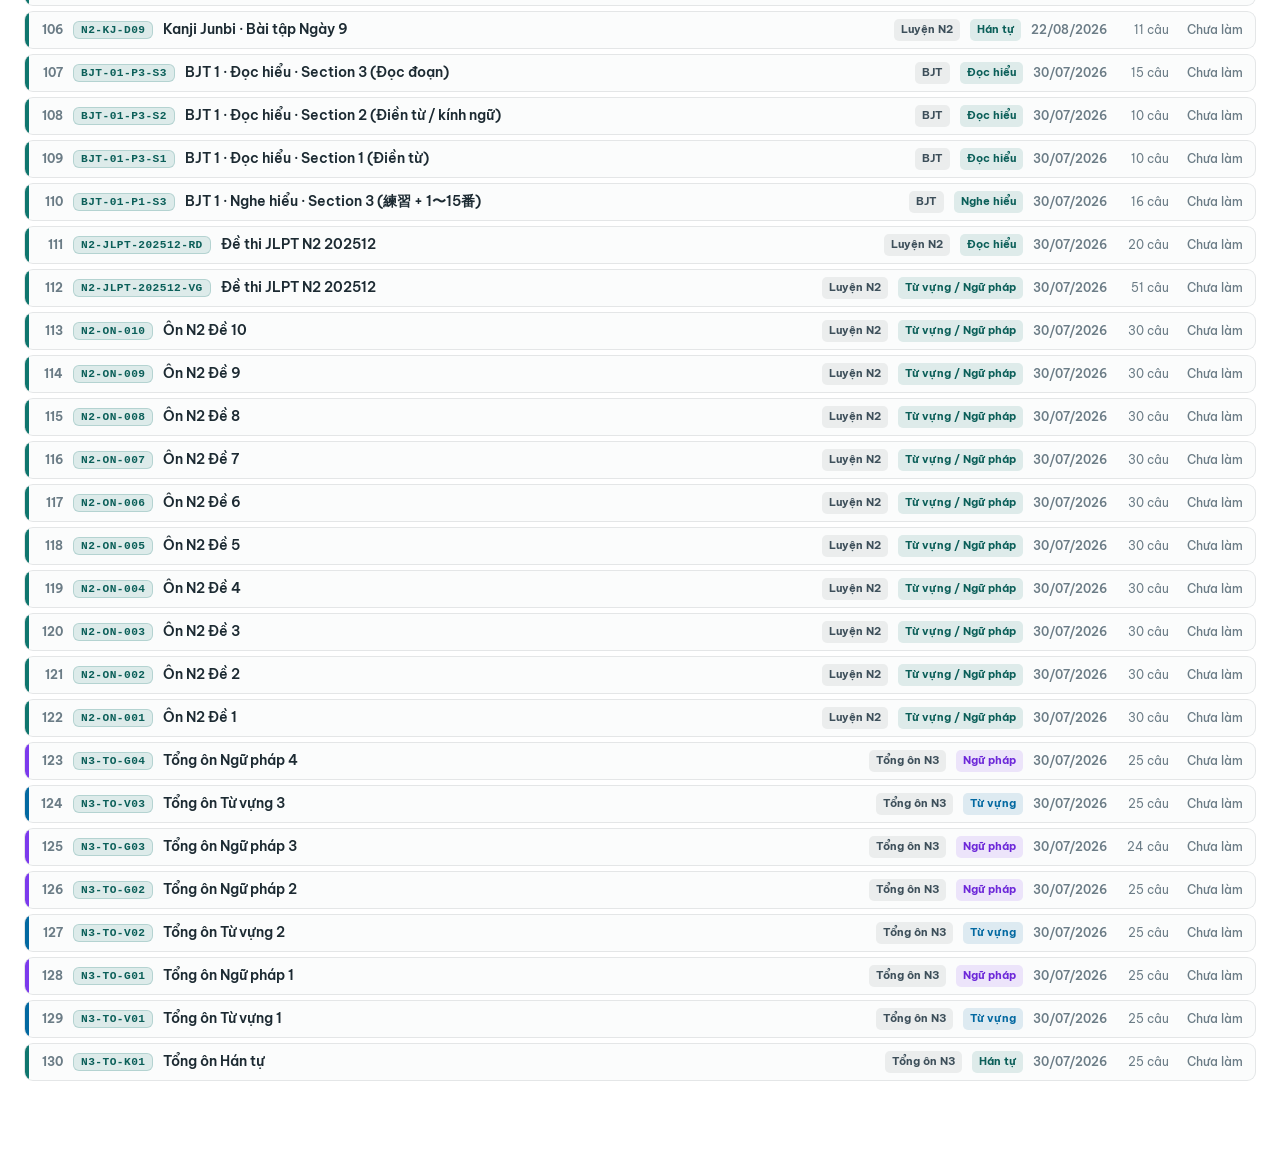
==== commit 1fce2c0a: "feat(exams): add full JLPT N2 07/2024 exam (101 questions) and review guide page" ====
--- a/index.html
+++ b/index.html
@@ -22,6 +22,7 @@
         <div class="top-nav-links" id="top-nav-links"></div>
         <div class="header-tools">
           <a href="flashcards.html" class="nav-header-tool" title="Ôn tập từ vựng & ngữ pháp với Flashcard">🎴 Flashcard</a>
+          <a href="n2-07-2024-review.html" class="nav-header-tool" title="Tổng hợp kiến thức & giải đề N2 07/2024" style="color: #0d9488; font-weight: 700;">📖 Ôn Đề 07/2024</a>
           <a href="n2-sprint.html" class="nav-header-tool" title="Chiến dịch 28 ngày N2 Nước Rút (Đề thi 2010–2024)" style="color: var(--accent); font-weight: 700;">🎯 N2 Nước Rút</a>
           <div class="nav-group nav-group-tools" id="progress-menu-group">
             <button type="button" class="nav-trigger">Tiến độ</button>
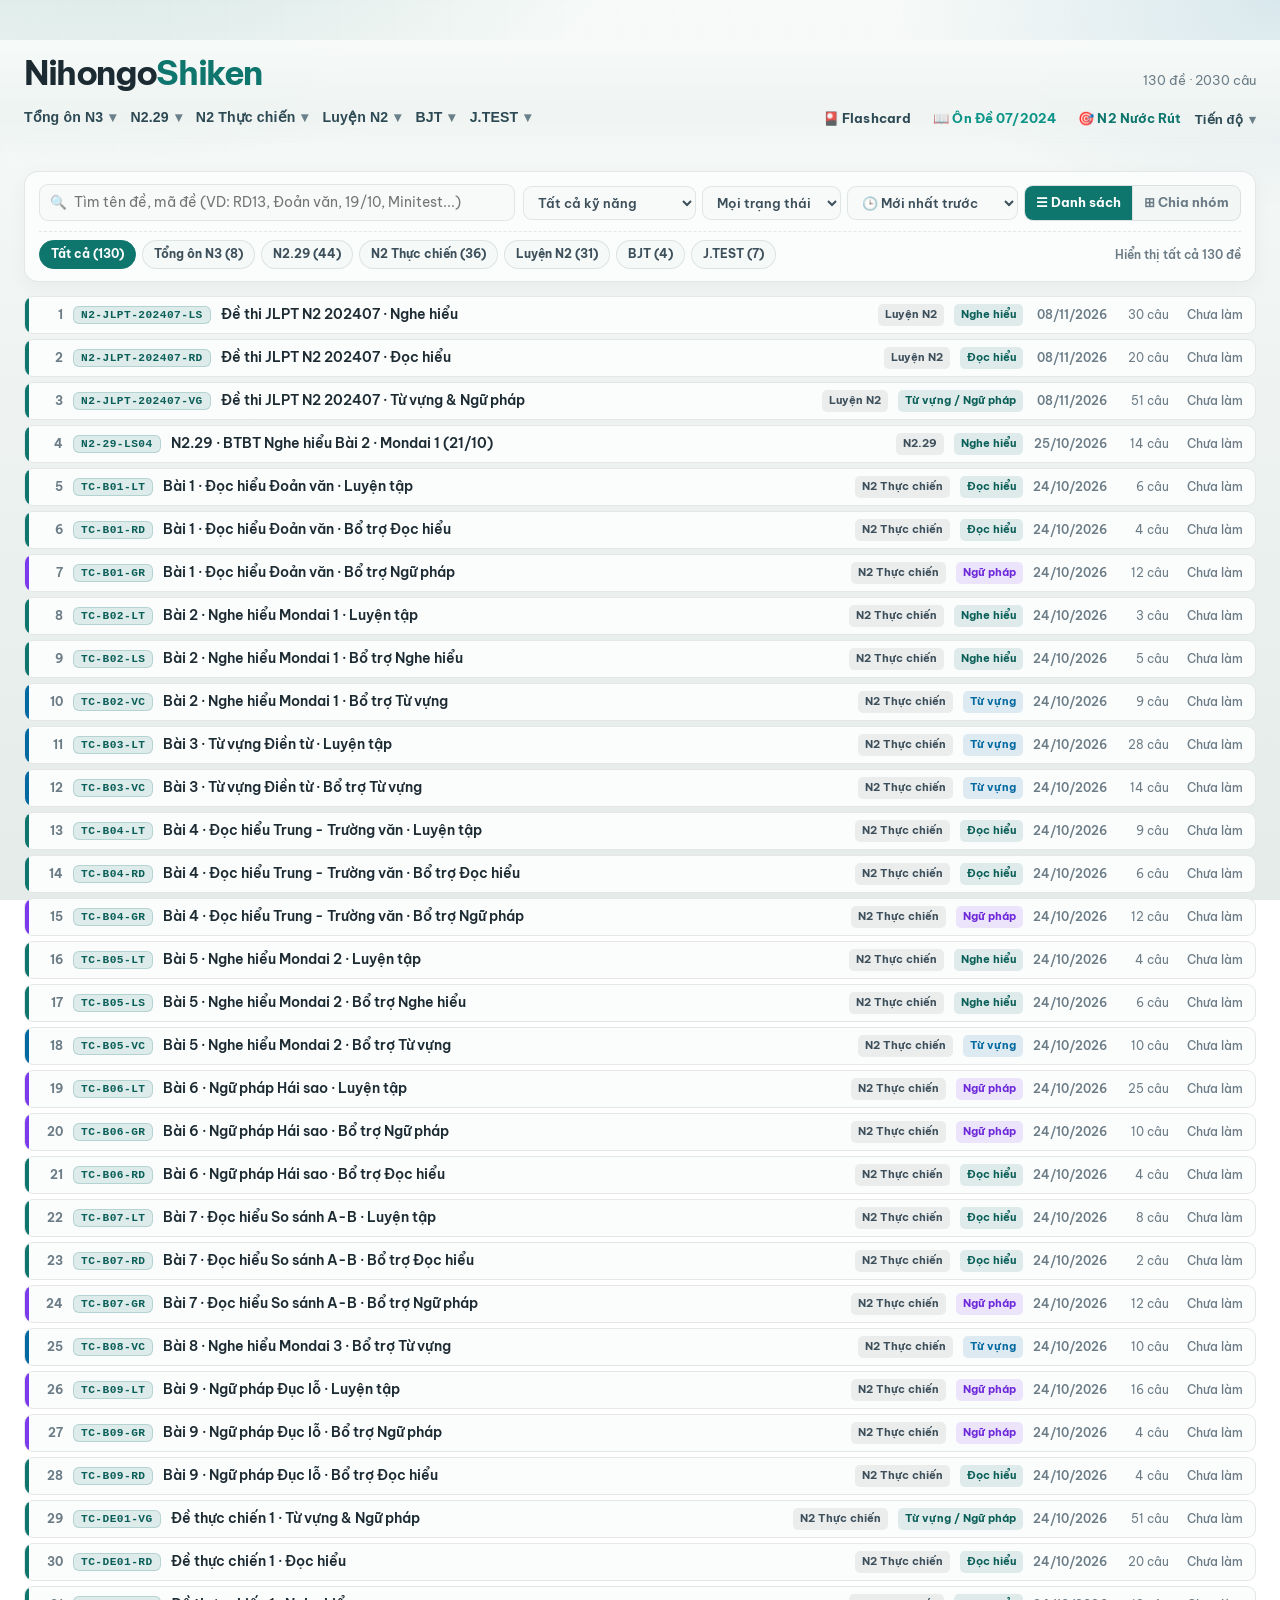
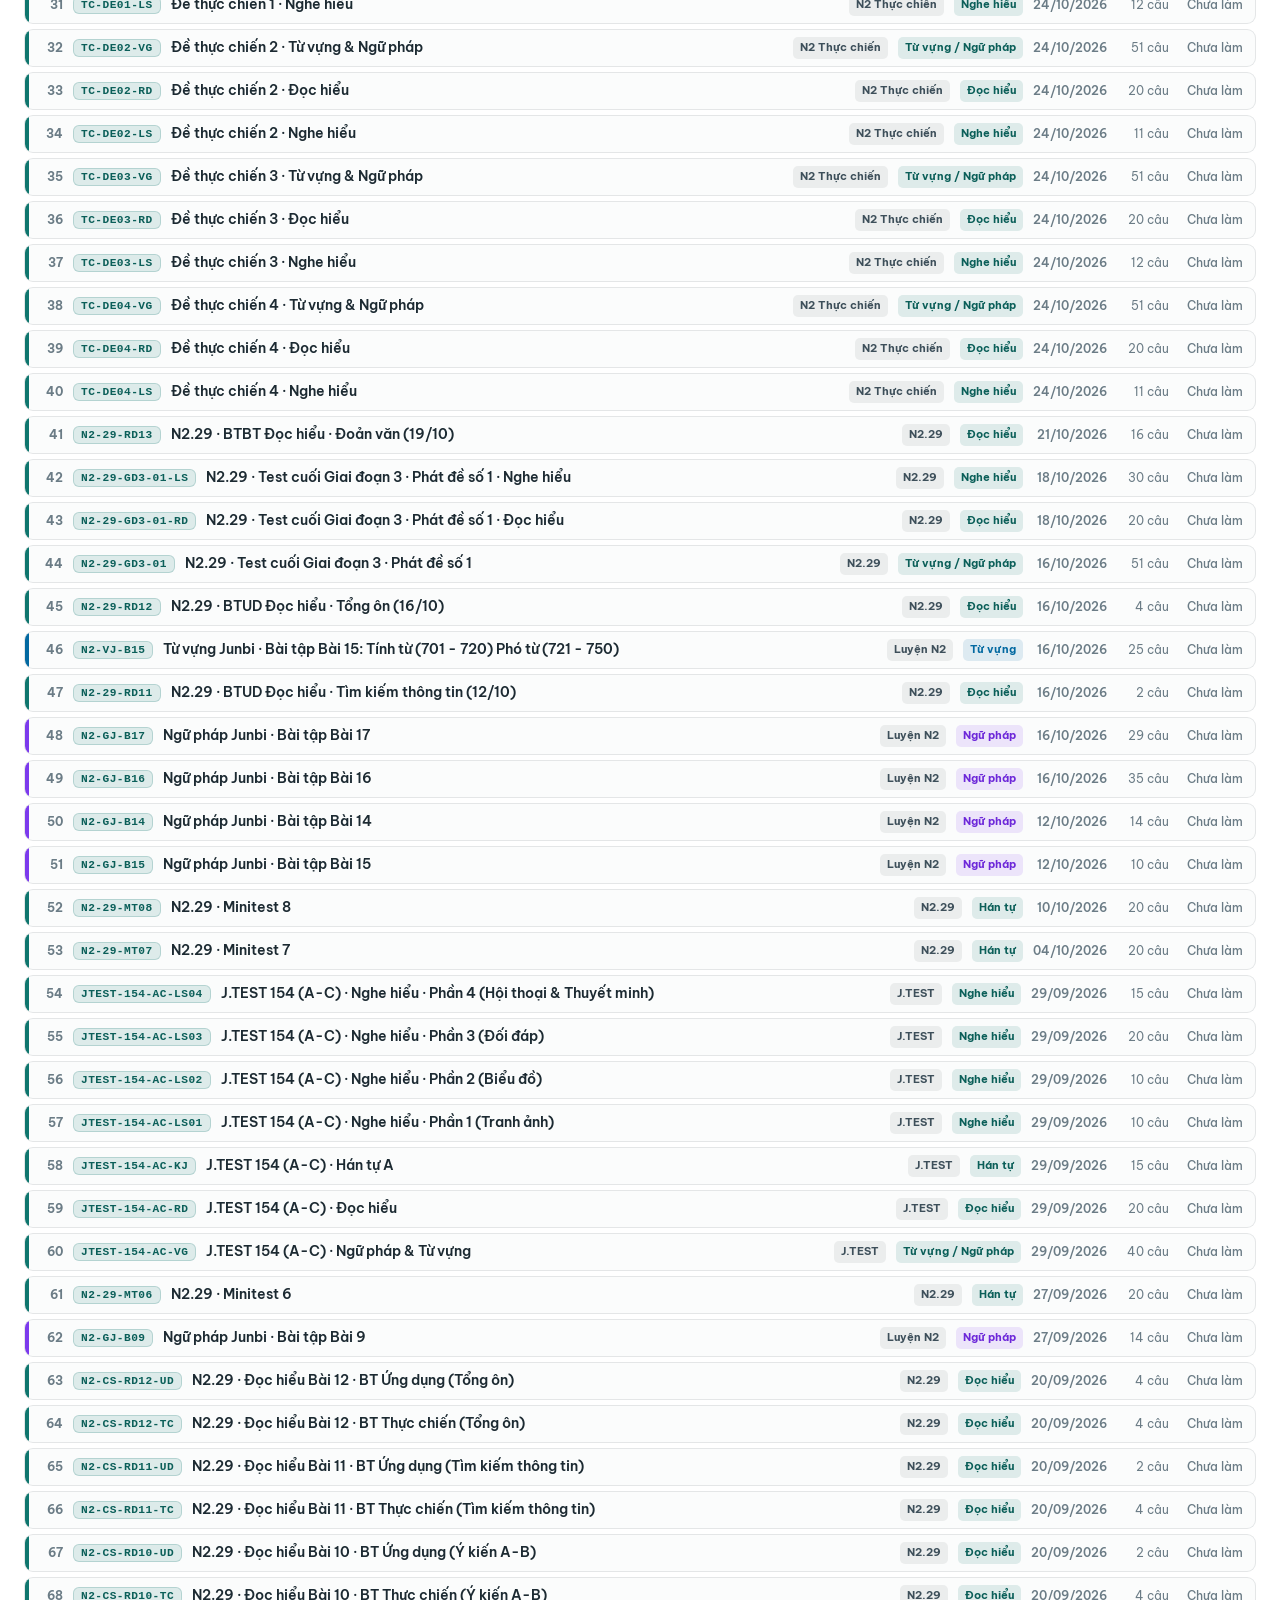
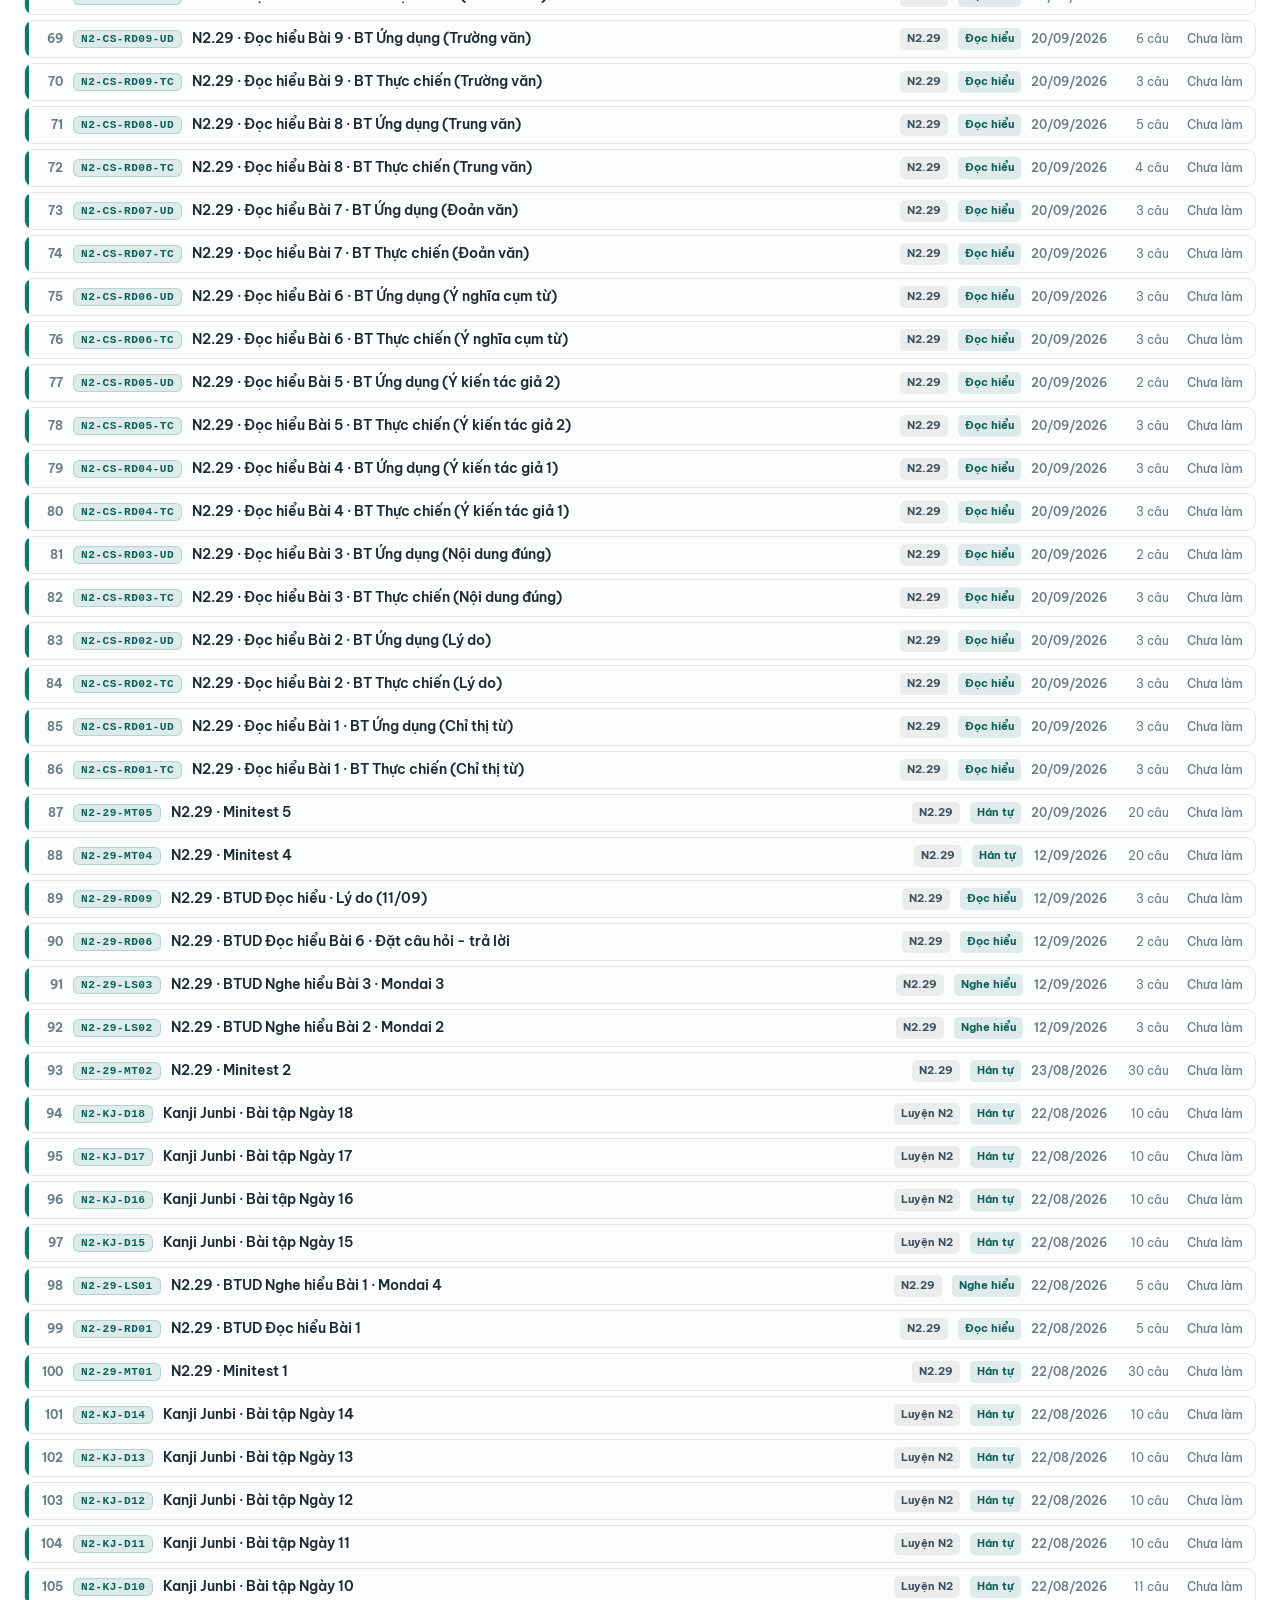
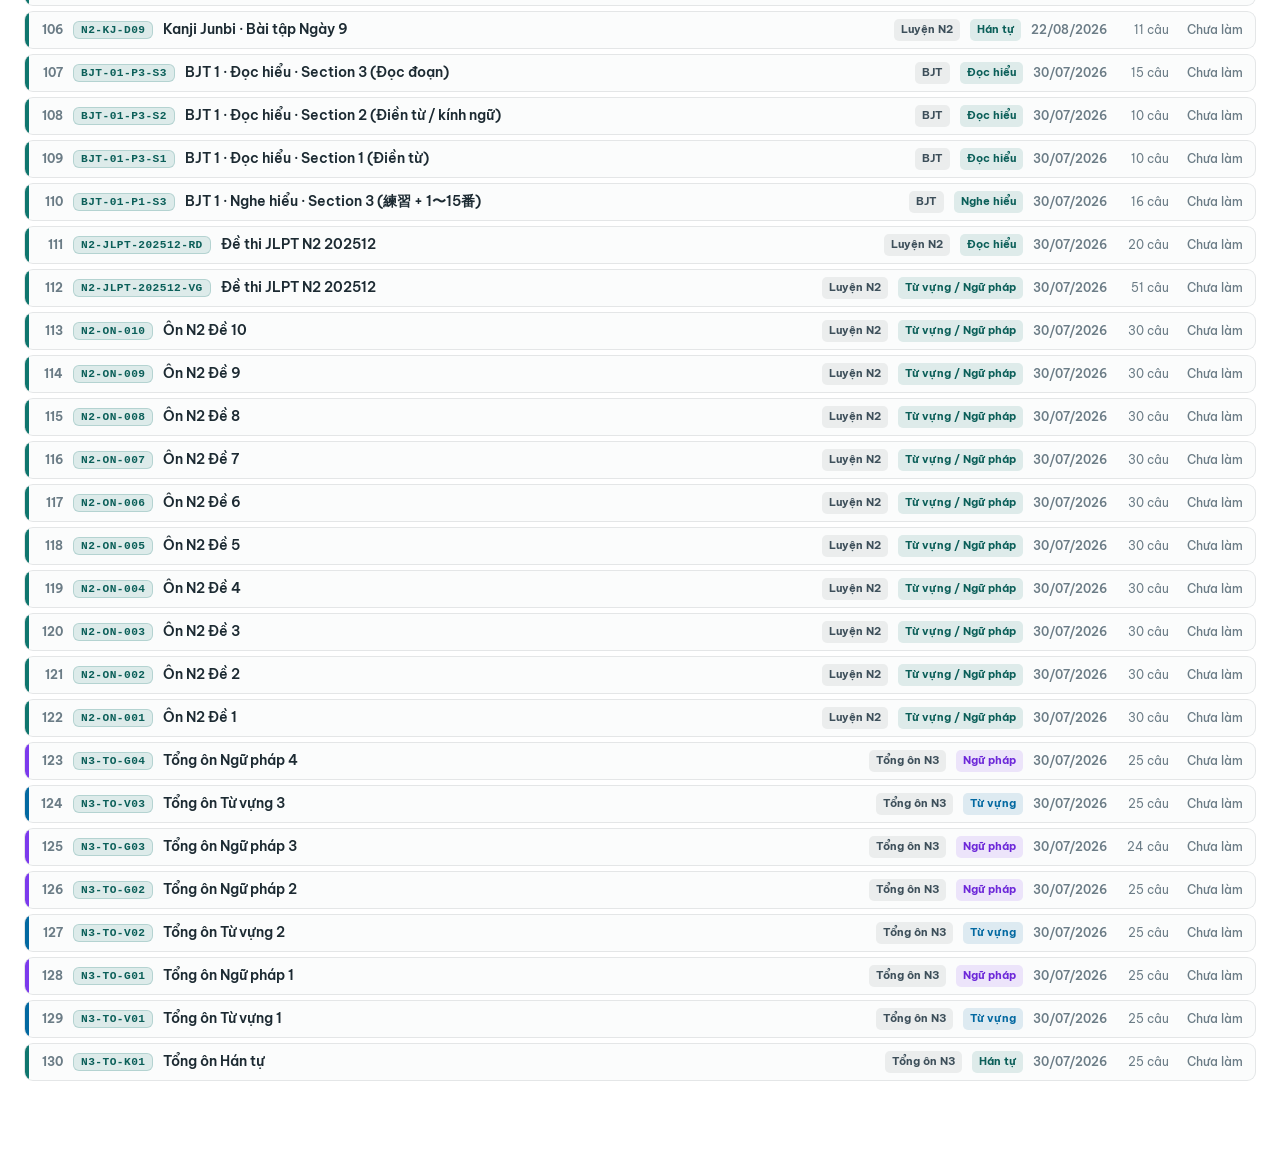
==== commit 40c94d9a: "chore: bump cache bust version to 20261108_01" ====
--- a/index.html
+++ b/index.html
@@ -73,7 +73,7 @@
   </div>
 
   <script src="js/labels.js?v=20261024_02"></script>
-  <script src="js/data-loader.js?v=20261025_01"></script>
-  <script src="js/app.js?v=20261025_01"></script>
+  <script src="js/data-loader.js?v=20261108_01"></script>
+  <script src="js/app.js?v=20261108_01"></script>
 </body>
 </html>
